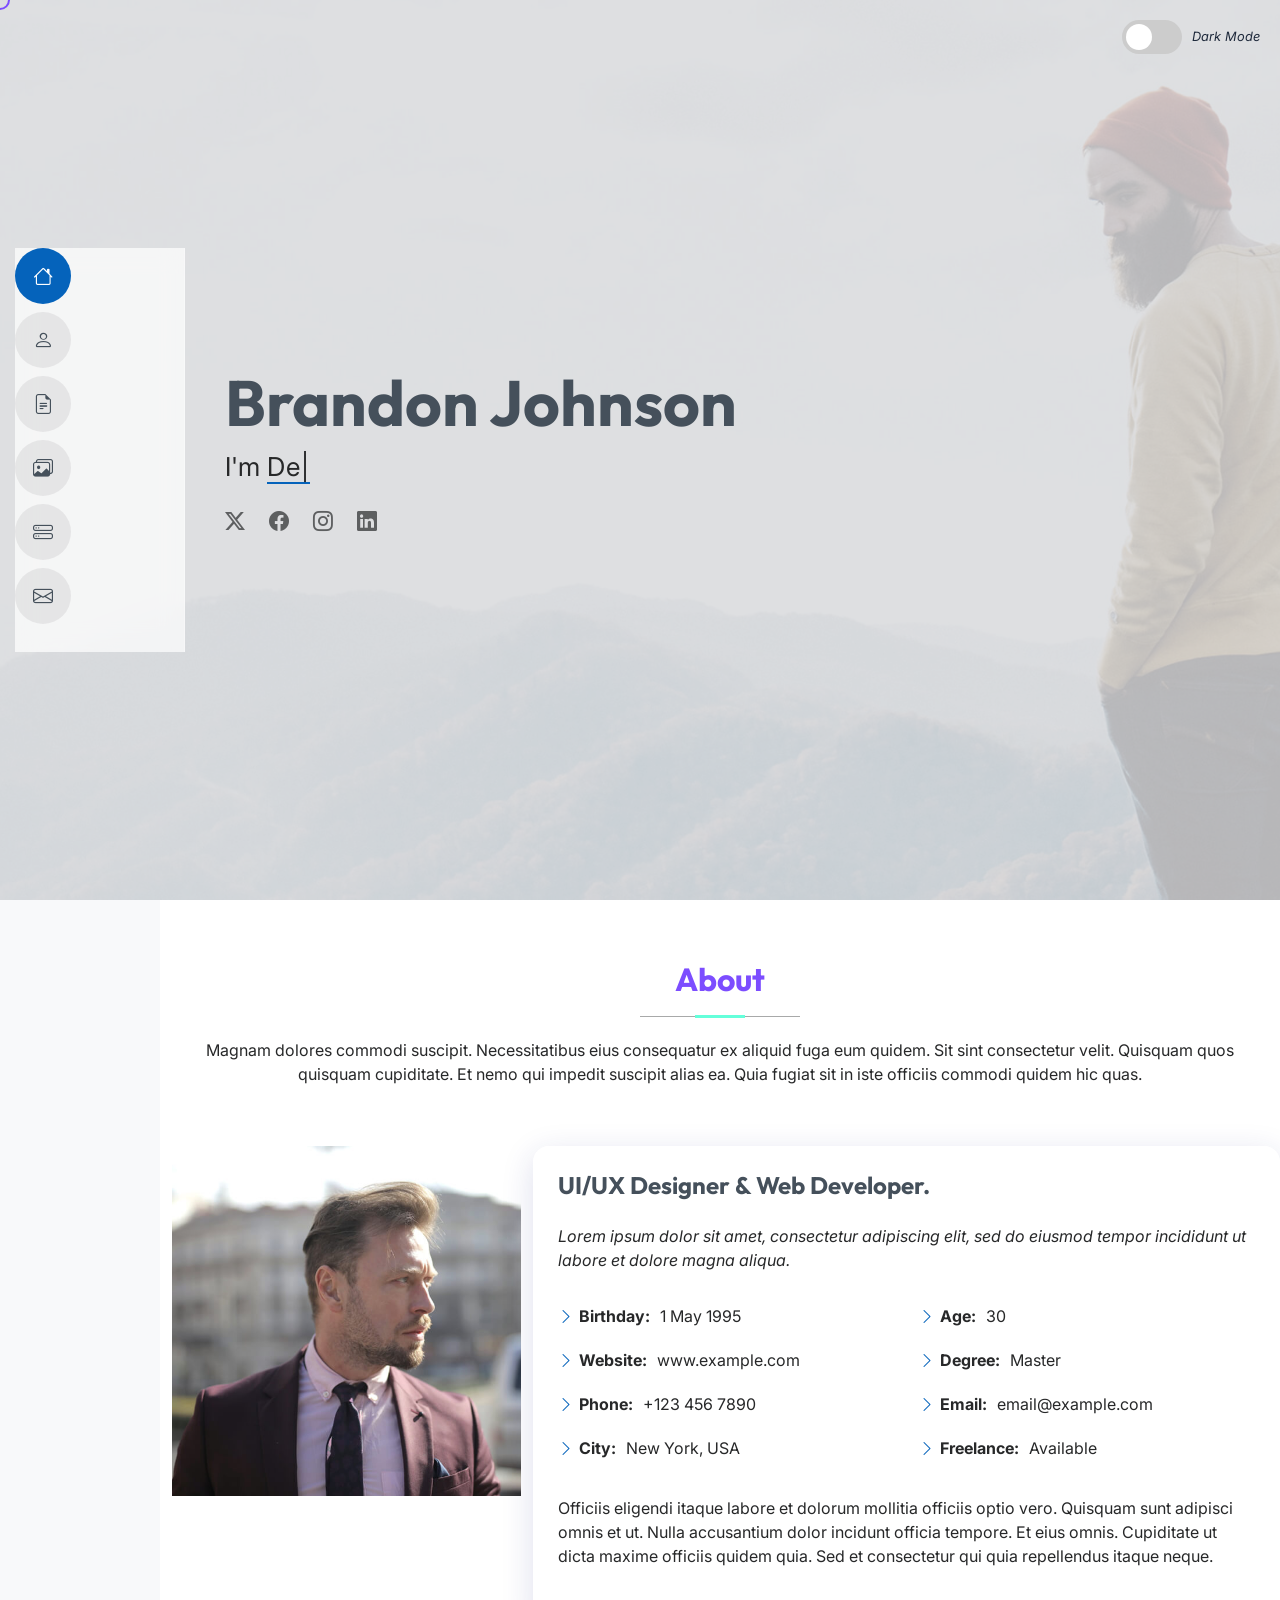
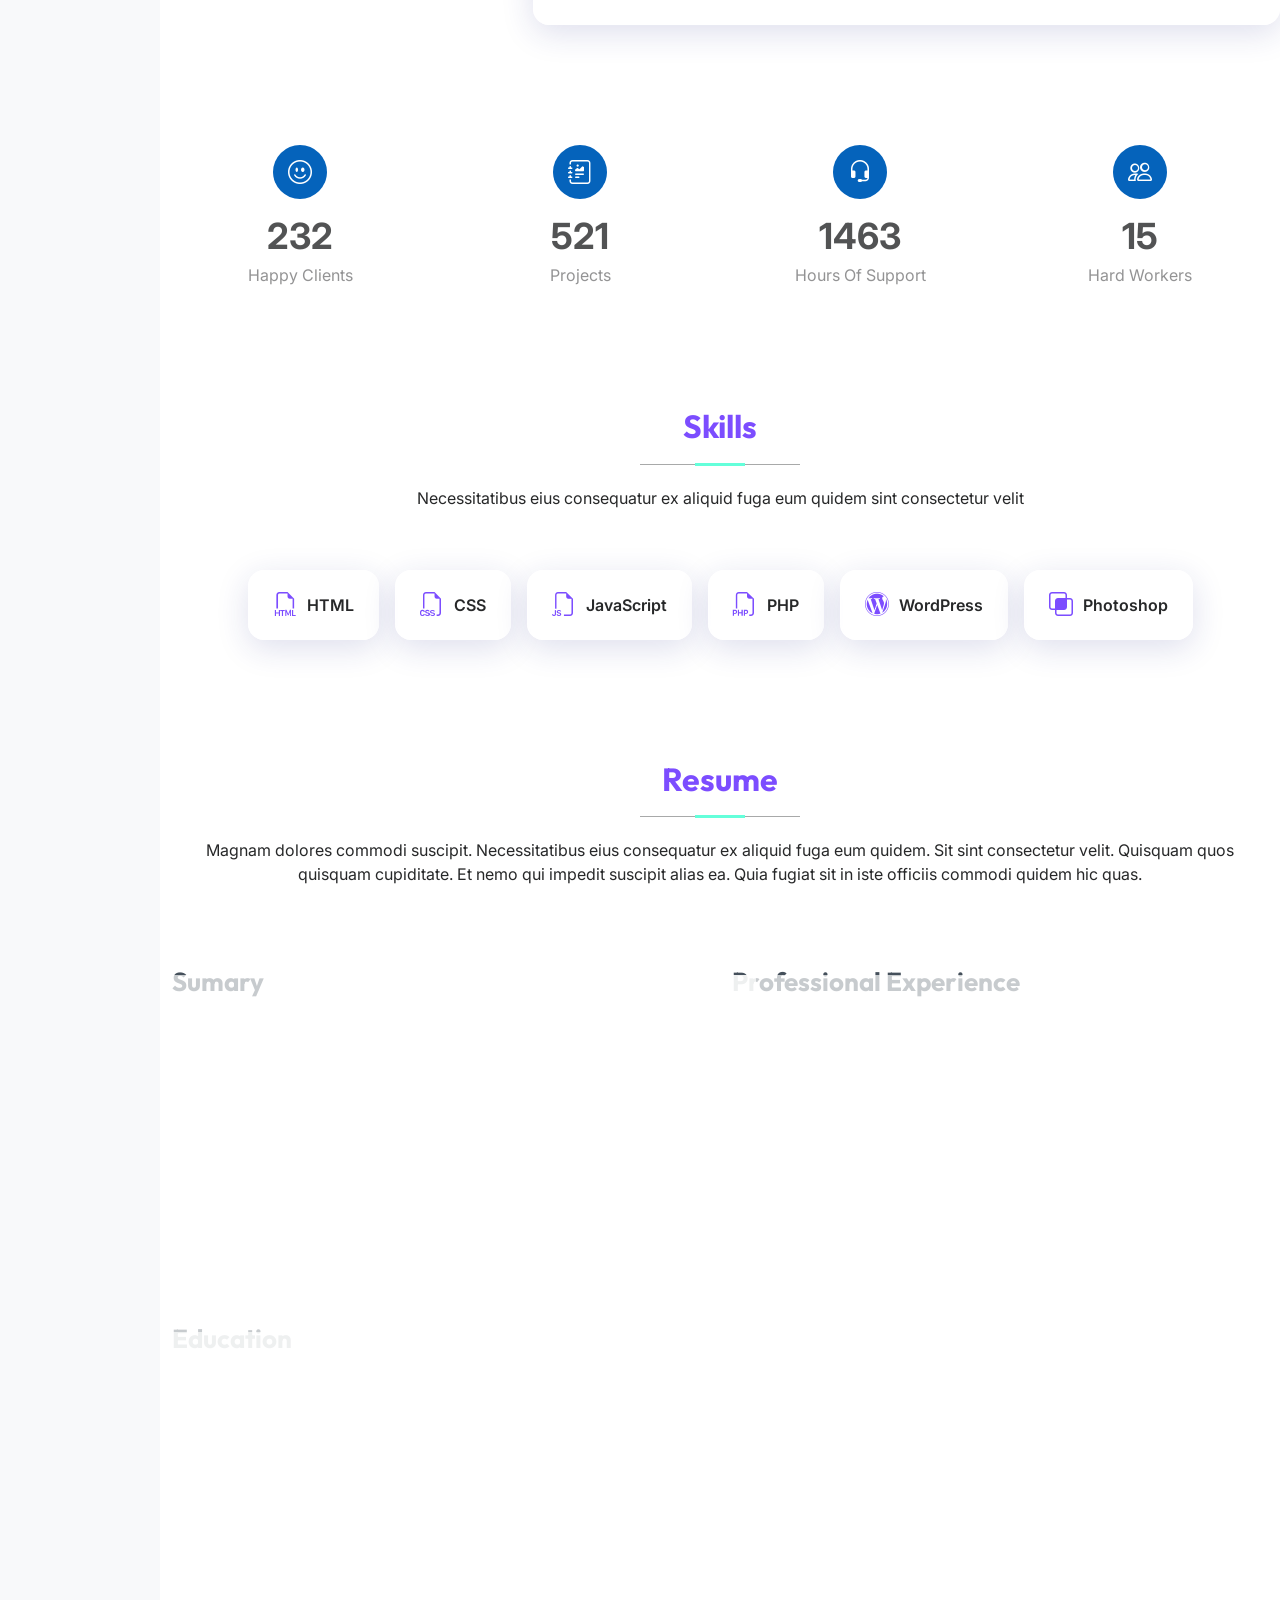
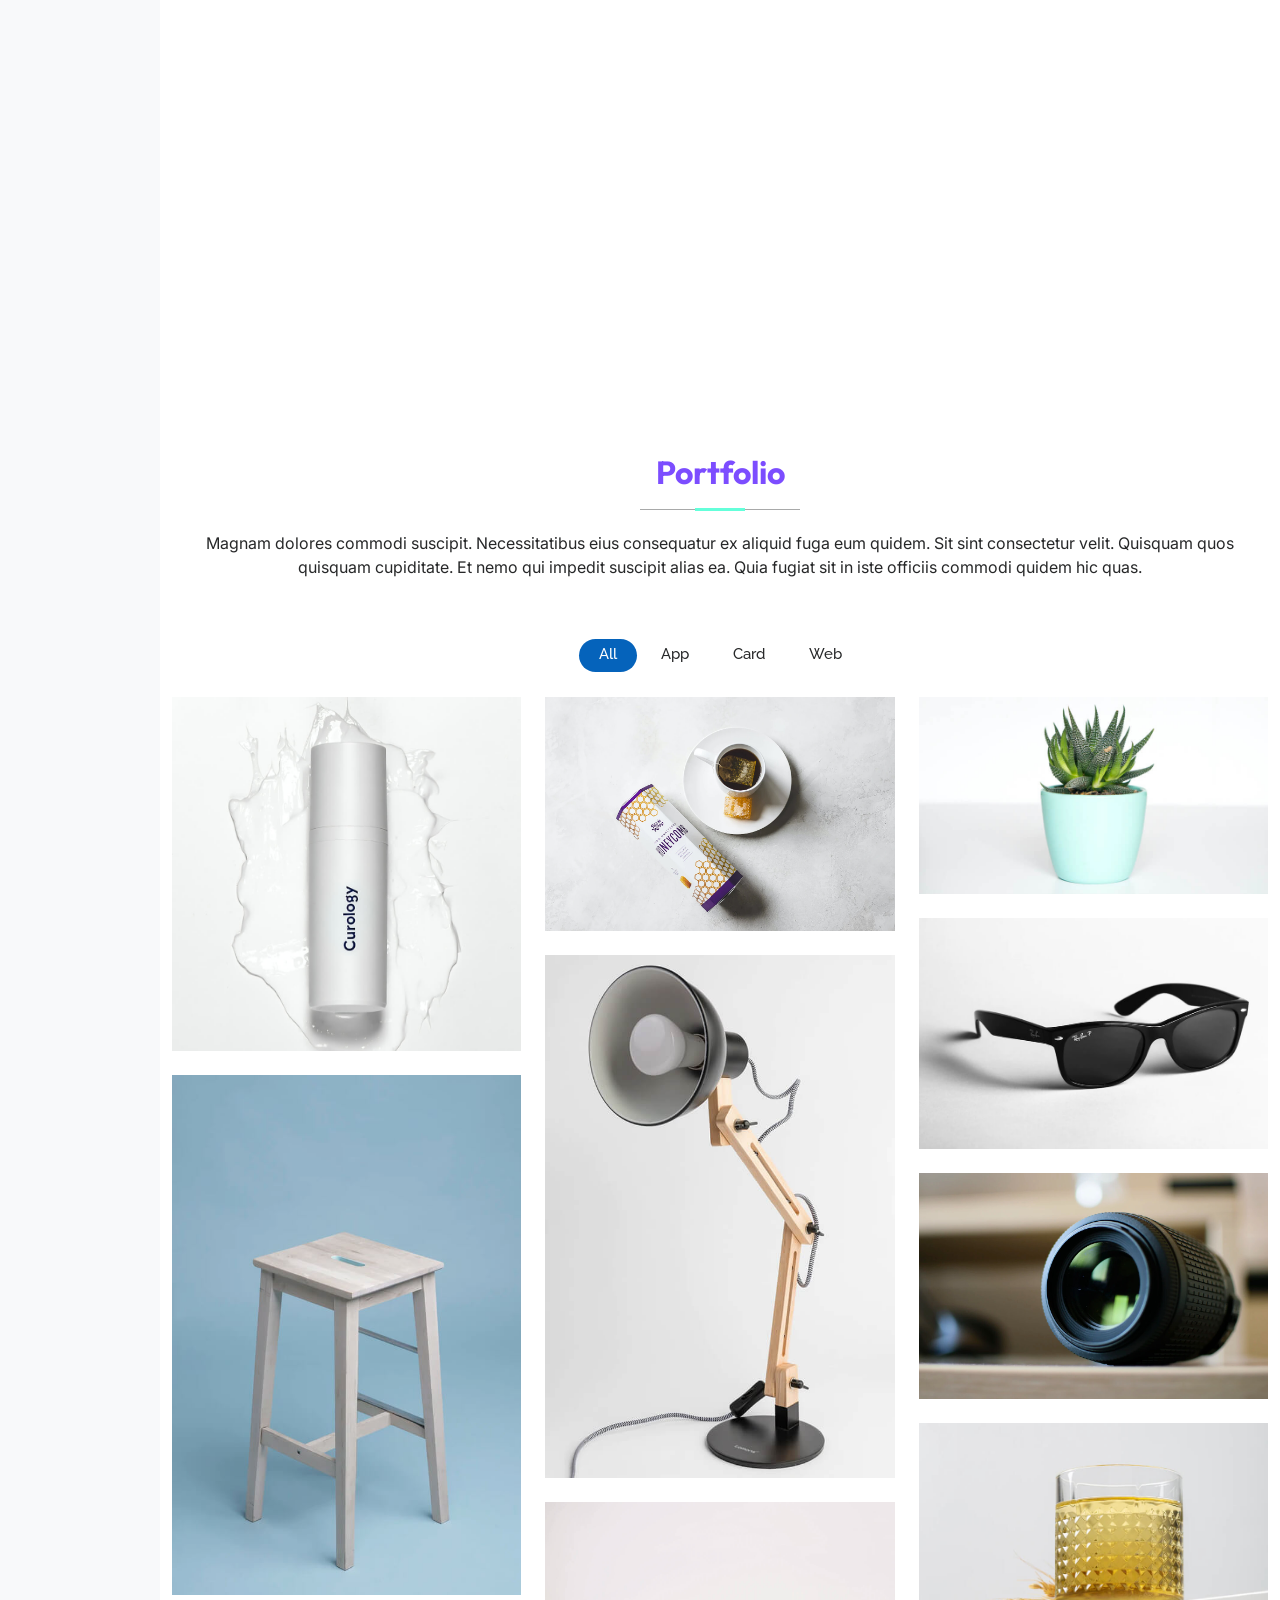
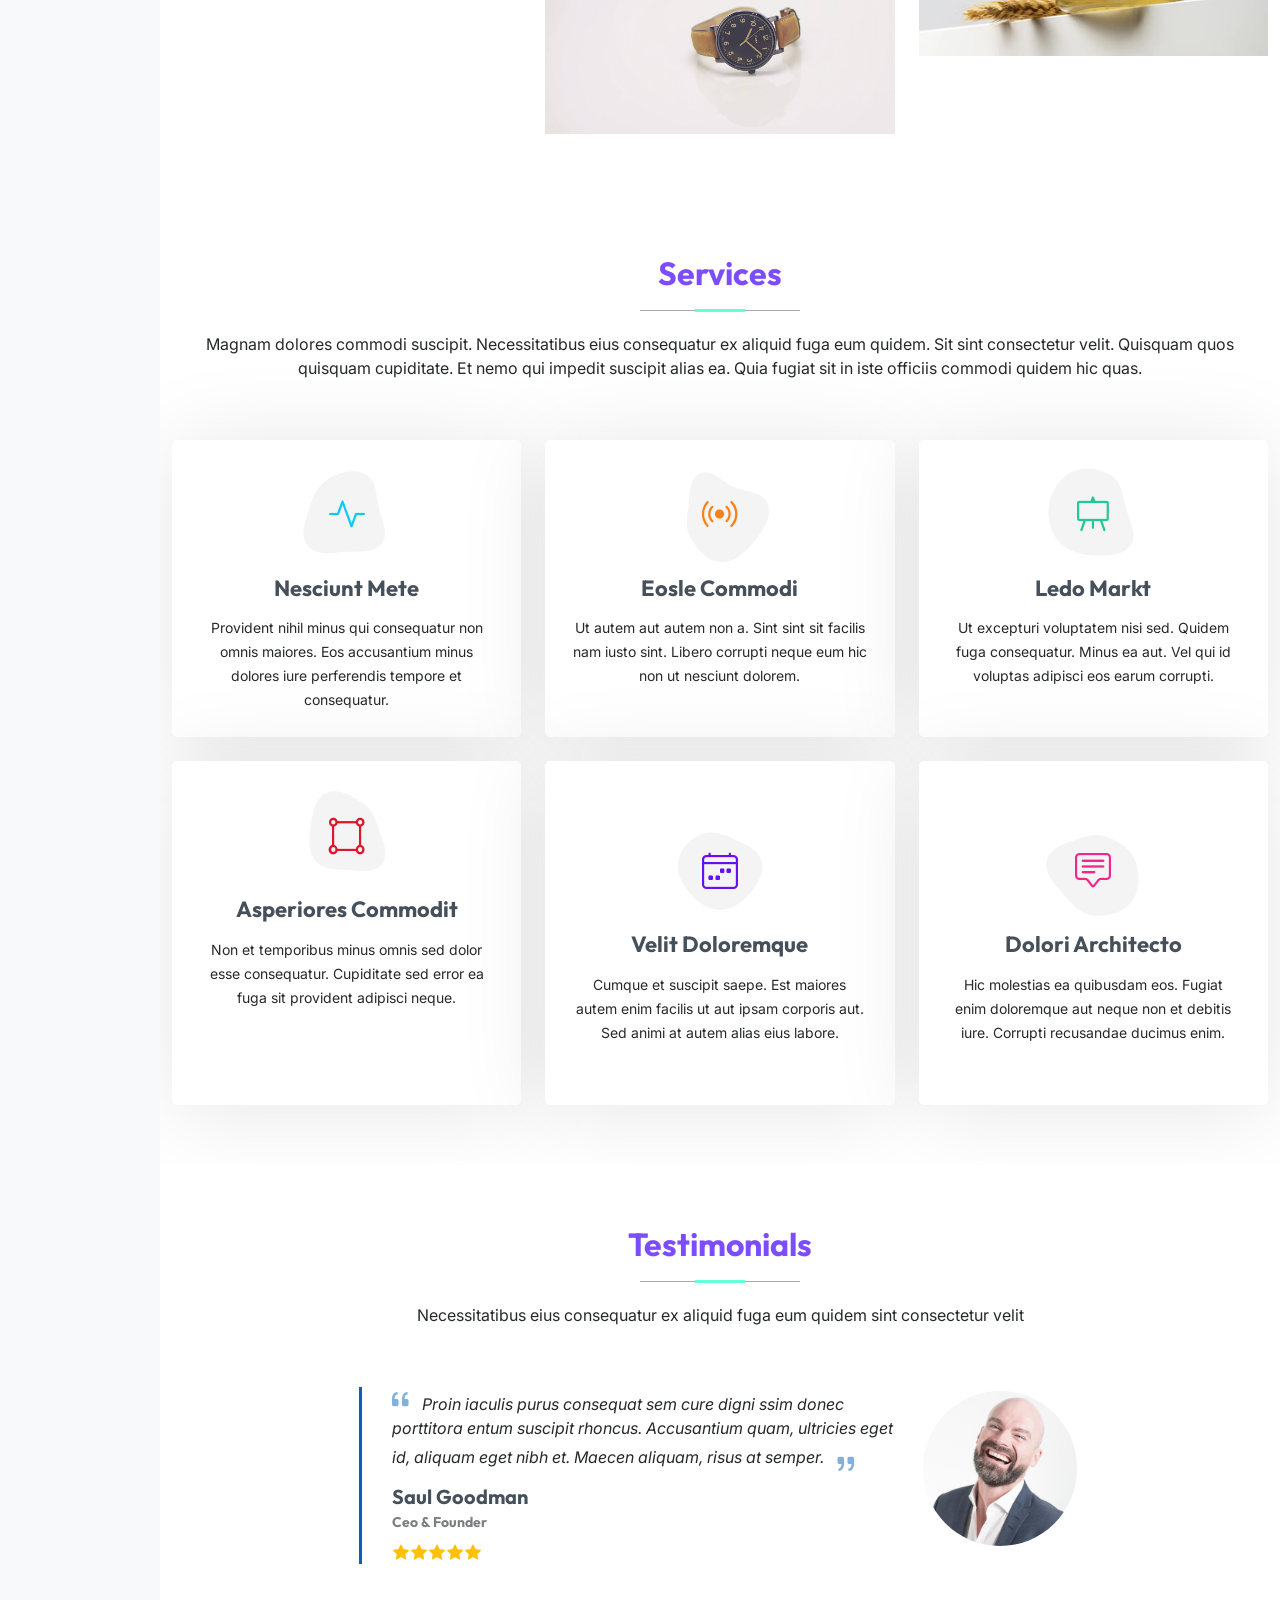
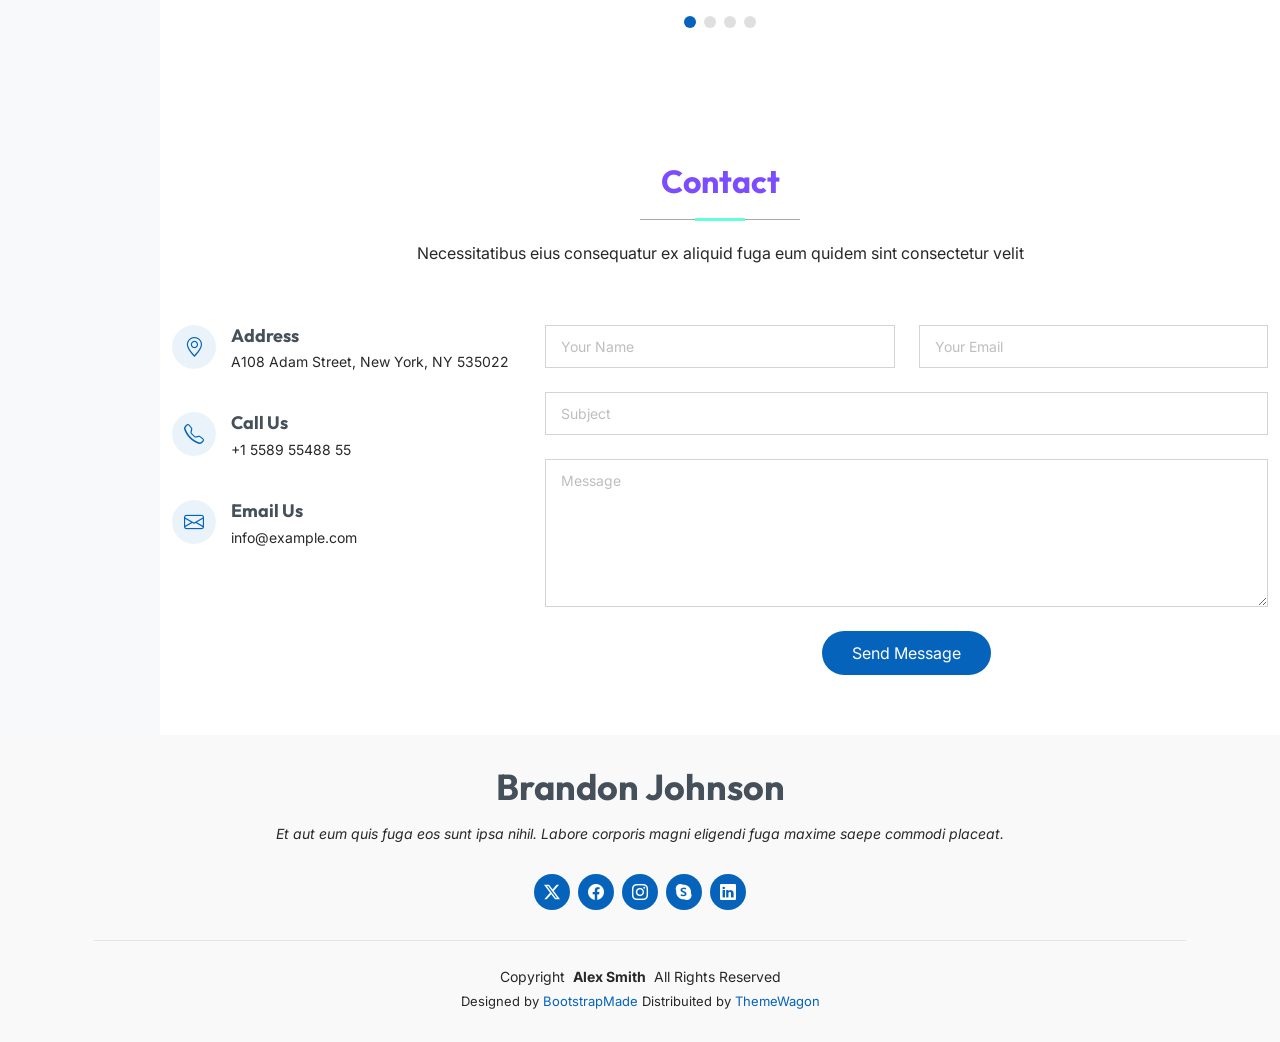
==== index.html @ bc915c9d "Upgrade portfolio with modern visuals and interactive features" ====
<!DOCTYPE html>
<html lang="en">

<head>
  <meta charset="utf-8">
  <meta content="width=device-width, initial-scale=1.0" name="viewport">
  <title>Brandon Johnson | Modern UI/UX Designer & Web Developer</title>
  <meta content="Explore the portfolio of Brandon Johnson, a creative UI/UX designer and web developer specializing in modern, glassmorphic interfaces and high-performance web applications." name="description">
  <meta content="UI/UX Designer, Web Developer, Portfolio, Glassmorphism, Dark Mode, React, Next.js, Modern Design" name="keywords">

  <!-- Open Graph / Social Media -->
  <meta property="og:title" content="Brandon Johnson Portfolio">
  <meta property="og:description" content="Modern UI/UX Designer & Web Developer crafting premium digital experiences.">
  <meta property="og:image" content="assets/img/profile-img.jpg">
  <meta property="og:url" content="https://yourportfolio.com">
  <meta name="twitter:card" content="summary_large_image">

  <!-- Favicons -->
  <link href="assets/img/favicon.png" rel="icon">
  <link href="assets/img/apple-touch-icon.png" rel="apple-touch-icon">

  <!-- Fonts -->
  <link href="https://fonts.googleapis.com" rel="preconnect">
  <link href="https://fonts.gstatic.com" rel="preconnect" crossorigin>
  <link href="https://fonts.googleapis.com/css2?family=Inter:wght@300;400;500;600;700&family=Outfit:wght@300;400;500;600;700;800&family=Roboto:ital,wght@0,100;0,300;0,400;0,500;0,700;0,900;1,100;1,300;1,400;1,500;1,700;1,900&family=Poppins:ital,wght@0,100;0,200;0,300;0,400;0,500;0,600;0,700;0,800;0,900;1,100;1,200;1,300;1,400;1,500;1,600;1,700;1,800;1,900&family=Raleway:ital,wght@0,100;0,200;0,300;0,400;0,500;0,600;0,700;0,800;0,900;1,100;1,200;1,300;1,400;1,500;1,600;1,700;1,800;1,900&display=swap" rel="stylesheet">

  <!-- Vendor CSS Files -->
  <link href="assets/vendor/bootstrap/css/bootstrap.min.css" rel="stylesheet">
  <link href="assets/vendor/bootstrap-icons/bootstrap-icons.css" rel="stylesheet">
  <link href="assets/vendor/aos/aos.css" rel="stylesheet">
  <link href="assets/vendor/glightbox/css/glightbox.min.css" rel="stylesheet">
  <link href="assets/vendor/swiper/swiper-bundle.min.css" rel="stylesheet">

  <!-- Main CSS File -->
  <link href="assets/css/main.css" rel="stylesheet">
  <link href="assets/css/modern-design.css" rel="stylesheet">

  <!-- =======================================================
  * Template Name: MyResume
  * Template URL: https://bootstrapmade.com/free-html-bootstrap-template-my-resume/
  * Updated: Jun 29 2024 with Bootstrap v5.3.3
  * Author: BootstrapMade.com
  * License: https://bootstrapmade.com/license/
  ======================================================== -->
</head>

  <div class="theme-switch-wrapper">
    <label class="theme-switch" for="checkbox">
      <input type="checkbox" id="checkbox" />
      <div class="slider round"></div>
    </label>
    <em style="margin-left: 10px; font-size: 0.8rem;">Dark Mode</em>
  </div>

  <div class="progress-container">
    <div class="progress-bar-scroll" id="myBar"></div>
  </div>

  <div class="custom-cursor"></div>

  <div id="project-modal" class="project-modal">
    <div class="modal-content-inner">
      <span class="close-modal">&times;</span>
      <div id="modal-body-content">
        <!-- Content loaded dynamically -->
      </div>
    </div>
  </div>

  <header id="header" class="header d-flex flex-column justify-content-center">

    <i class="header-toggle d-xl-none bi bi-list"></i>

    <nav id="navmenu" class="navmenu">
      <ul>
        <li><a href="#hero" class="active"><i class="bi bi-house navicon"></i><span>Home</span></a></li>
        <li><a href="#about"><i class="bi bi-person navicon"></i><span>About</span></a></li>
        <li><a href="#resume"><i class="bi bi-file-earmark-text navicon"></i><span>Resume</span></a></li>
        <li><a href="#portfolio"><i class="bi bi-images navicon"></i><span>Portfolio</span></a></li>
        <li><a href="#services"><i class="bi bi-hdd-stack navicon"></i><span>Services</span></a></li>
        <li><a href="#contact"><i class="bi bi-envelope navicon"></i><span>Contact</span></a></li>
      </ul>
    </nav>

  </header>

  <main class="main">

    <!-- Hero Section -->
    <section id="hero" class="hero section light-background">

      <img src="assets/img/hero-bg.jpg" alt="" class="hero-bg-img">

      <div class="container" data-aos="zoom-out">
        <div class="row justify-content-center">
          <div class="col-lg-9">
            <h2>Brandon Johnson</h2>
            <p>I'm <span class="typed" data-typed-items="Designer, Developer, Freelancer, Photographer">Designer</span><span class="typed-cursor typed-cursor--blink" aria-hidden="true"></span></p>
            <div class="social-links">
              <a href="#"><i class="bi bi-twitter-x"></i></a>
              <a href="#"><i class="bi bi-facebook"></i></a>
              <a href="#"><i class="bi bi-instagram"></i></a>
              <a href="#"><i class="bi bi-linkedin"></i></a>
            </div>
          </div>
        </div>
      </div>

    </section><!-- /Hero Section -->

    <!-- About Section -->
    <section id="about" class="about section">

      <!-- Section Title -->
      <div class="container section-title" data-aos="fade-up">
        <h2>About</h2>
        <p>Magnam dolores commodi suscipit. Necessitatibus eius consequatur ex aliquid fuga eum quidem. Sit sint consectetur velit. Quisquam quos quisquam cupiditate. Et nemo qui impedit suscipit alias ea. Quia fugiat sit in iste officiis commodi quidem hic quas.</p>
      </div><!-- End Section Title -->

      <div class="container" data-aos="fade-up" data-aos-delay="100">

        <div class="row gy-4 justify-content-center">
          <div class="col-lg-4">
            <img src="assets/img/profile-img.jpg" class="img-fluid" alt="">
          </div>
          <div class="col-lg-8 content glass-card p-4">
            <h2>UI/UX Designer &amp; Web Developer.</h2>
            <p class="fst-italic py-3">
              Lorem ipsum dolor sit amet, consectetur adipiscing elit, sed do eiusmod tempor incididunt ut labore et dolore
              magna aliqua.
            </p>
            <div class="row">
              <div class="col-lg-6">
                <ul>
                  <li><i class="bi bi-chevron-right"></i> <strong>Birthday:</strong> <span>1 May 1995</span></li>
                  <li><i class="bi bi-chevron-right"></i> <strong>Website:</strong> <span>www.example.com</span></li>
                  <li><i class="bi bi-chevron-right"></i> <strong>Phone:</strong> <span>+123 456 7890</span></li>
                  <li><i class="bi bi-chevron-right"></i> <strong>City:</strong> <span>New York, USA</span></li>
                </ul>
              </div>
              <div class="col-lg-6">
                <ul>
                  <li><i class="bi bi-chevron-right"></i> <strong>Age:</strong> <span>30</span></li>
                  <li><i class="bi bi-chevron-right"></i> <strong>Degree:</strong> <span>Master</span></li>
                  <li><i class="bi bi-chevron-right"></i> <strong>Email:</strong> <span>email@example.com</span></li>
                  <li><i class="bi bi-chevron-right"></i> <strong>Freelance:</strong> <span>Available</span></li>
                </ul>
              </div>
            </div>
            <p class="py-3">
              Officiis eligendi itaque labore et dolorum mollitia officiis optio vero. Quisquam sunt adipisci omnis et ut. Nulla accusantium dolor incidunt officia tempore. Et eius omnis.
              Cupiditate ut dicta maxime officiis quidem quia. Sed et consectetur qui quia repellendus itaque neque.
            </p>
          </div>
        </div>

      </div>

    </section><!-- /About Section -->

    <!-- Stats Section -->
    <section id="stats" class="stats section">

      <div class="container" data-aos="fade-up" data-aos-delay="100">

        <div class="row gy-4">

          <div class="col-lg-3 col-md-6 d-flex flex-column align-items-center">
            <i class="bi bi-emoji-smile"></i>
            <div class="stats-item">
              <span data-purecounter-start="0" data-purecounter-end="232" data-purecounter-duration="1" class="purecounter"></span>
              <p>Happy Clients</p>
            </div>
          </div><!-- End Stats Item -->

          <div class="col-lg-3 col-md-6 d-flex flex-column align-items-center">
            <i class="bi bi-journal-richtext"></i>
            <div class="stats-item">
              <span data-purecounter-start="0" data-purecounter-end="521" data-purecounter-duration="1" class="purecounter"></span>
              <p>Projects</p>
            </div>
          </div><!-- End Stats Item -->

          <div class="col-lg-3 col-md-6 d-flex flex-column align-items-center">
            <i class="bi bi-headset"></i>
            <div class="stats-item">
              <span data-purecounter-start="0" data-purecounter-end="1463" data-purecounter-duration="1" class="purecounter"></span>
              <p>Hours Of Support</p>
            </div>
          </div><!-- End Stats Item -->

          <div class="col-lg-3 col-md-6 d-flex flex-column align-items-center">
            <i class="bi bi-people"></i>
            <div class="stats-item">
              <span data-purecounter-start="0" data-purecounter-end="15" data-purecounter-duration="1" class="purecounter"></span>
              <p>Hard Workers</p>
            </div>
          </div><!-- End Stats Item -->

        </div>

      </div>

    </section><!-- /Stats Section -->

    <!-- Skills Section -->
    <section id="skills" class="skills section">

      <!-- Section Title -->
      <div class="container section-title" data-aos="fade-up">
        <h2>Skills</h2>
        <p>Necessitatibus eius consequatur ex aliquid fuga eum quidem sint consectetur velit</p>
      </div><!-- End Section Title -->

      <div class="container" data-aos="fade-up" data-aos-delay="100">

        <div class="skills-container d-flex flex-wrap justify-content-center gap-3">
          <div class="skill-chip glass-card p-3 px-4" data-aos="fade-up" data-aos-delay="100">
            <i class="bi bi-filetype-html"></i> <span>HTML</span>
          </div>
          <div class="skill-chip glass-card p-3 px-4" data-aos="fade-up" data-aos-delay="200">
            <i class="bi bi-filetype-css"></i> <span>CSS</span>
          </div>
          <div class="skill-chip glass-card p-3 px-4" data-aos="fade-up" data-aos-delay="300">
            <i class="bi bi-filetype-js"></i> <span>JavaScript</span>
          </div>
          <div class="skill-chip glass-card p-3 px-4" data-aos="fade-up" data-aos-delay="400">
            <i class="bi bi-filetype-php"></i> <span>PHP</span>
          </div>
          <div class="skill-chip glass-card p-3 px-4" data-aos="fade-up" data-aos-delay="500">
            <i class="bi bi-wordpress"></i> <span>WordPress</span>
          </div>
          <div class="skill-chip glass-card p-3 px-4" data-aos="fade-up" data-aos-delay="600">
            <i class="bi bi-intersect"></i> <span>Photoshop</span>
          </div>
        </div>

      </div>

    </section><!-- /Skills Section -->

    <!-- Resume Section -->
    <section id="resume" class="resume section">

      <!-- Section Title -->
      <div class="container section-title" data-aos="fade-up">
        <h2>Resume</h2>
        <p>Magnam dolores commodi suscipit. Necessitatibus eius consequatur ex aliquid fuga eum quidem. Sit sint consectetur velit. Quisquam quos quisquam cupiditate. Et nemo qui impedit suscipit alias ea. Quia fugiat sit in iste officiis commodi quidem hic quas.</p>
      </div><!-- End Section Title -->

      <div class="container">

        <div class="row">

          <div class="col-lg-6" data-aos="fade-up" data-aos-delay="100">
            <h3 class="resume-title">Sumary</h3>

            <div class="resume-item pb-0 glass-card p-4 mb-4">
              <h4>Brandon Johnson</h4>
              <p><em>Innovative and deadline-driven Graphic Designer with 3+ years of experience designing and developing user-centered digital/print marketing material from initial concept to final, polished deliverable.</em></p>
              <ul>
                <li>Portland par 127,Orlando, FL</li>
                <li>(123) 456-7891</li>
                <li>alice.barkley@example.com</li>
              </ul>
            </div><!-- Edn Resume Item -->

            <h3 class="resume-title">Education</h3>
            <div class="resume-item glass-card p-4 mb-4">
              <h4>Master of Fine Arts &amp; Graphic Design</h4>
              <h5>2015 - 2016</h5>
              <p><em>Rochester Institute of Technology, Rochester, NY</em></p>
              <p>Qui deserunt veniam. Et sed aliquam labore tempore sed quisquam iusto autem sit. Ea vero voluptatum qui ut dignissimos deleniti nerada porti sand markend</p>
            </div><!-- Edn Resume Item -->

            <div class="resume-item glass-card p-4 mb-4">
              <h4>Bachelor of Fine Arts &amp; Graphic Design</h4>
              <h5>2010 - 2014</h5>
              <p><em>Rochester Institute of Technology, Rochester, NY</em></p>
              <p>Quia nobis sequi est occaecati aut. Repudiandae et iusto quae reiciendis et quis Eius vel ratione eius unde vitae rerum voluptates asperiores voluptatem Earum molestiae consequatur neque etlon sader mart dila</p>
            </div><!-- Edn Resume Item -->

          </div>

          <div class="col-lg-6" data-aos="fade-up" data-aos-delay="200">
            <h3 class="resume-title">Professional Experience</h3>
            <div class="resume-item glass-card p-4 mb-4">
              <h4>Senior graphic design specialist</h4>
              <h5>2019 - Present</h5>
              <p><em>Experion, New York, NY </em></p>
              <ul>
                <li>Lead in the design, development, and implementation of the graphic, layout, and production communication materials</li>
                <li>Delegate tasks to the 7 members of the design team and provide counsel on all aspects of the project. </li>
                <li>Supervise the assessment of all graphic materials in order to ensure quality and accuracy of the design</li>
                <li>Oversee the efficient use of production project budgets ranging from $2,000 - $25,000</li>
              </ul>
            </div><!-- Edn Resume Item -->

            <div class="resume-item glass-card p-4 mb-4">
              <h4>Graphic design specialist</h4>
              <h5>2017 - 2018</h5>
              <p><em>Stepping Stone Advertising, New York, NY</em></p>
              <ul>
                <li>Developed numerous marketing programs (logos, brochures,infographics, presentations, and advertisements).</li>
                <li>Managed up to 5 projects or tasks at a given time while under pressure</li>
                <li>Recommended and consulted with clients on the most appropriate graphic design</li>
                <li>Created 4+ design presentations and proposals a month for clients and account managers</li>
              </ul>
            </div><!-- Edn Resume Item -->

          </div>

        </div>

      </div>

    </section><!-- /Resume Section -->

    <!-- Portfolio Section -->
    <section id="portfolio" class="portfolio section">

      <!-- Section Title -->
      <div class="container section-title" data-aos="fade-up">
        <h2>Portfolio</h2>
        <p>Magnam dolores commodi suscipit. Necessitatibus eius consequatur ex aliquid fuga eum quidem. Sit sint consectetur velit. Quisquam quos quisquam cupiditate. Et nemo qui impedit suscipit alias ea. Quia fugiat sit in iste officiis commodi quidem hic quas.</p>
      </div><!-- End Section Title -->

      <div class="container">

        <div class="isotope-layout" data-default-filter="*" data-layout="masonry" data-sort="original-order">

          <ul class="portfolio-filters isotope-filters" data-aos="fade-up" data-aos-delay="100">
            <li data-filter="*" class="filter-active">All</li>
            <li data-filter=".filter-app">App</li>
            <li data-filter=".filter-product">Card</li>
            <li data-filter=".filter-branding">Web</li>
          </ul><!-- End Portfolio Filters -->

          <div class="row gy-4 isotope-container" data-aos="fade-up" data-aos-delay="200">

            <div class="col-lg-4 col-md-6 portfolio-item isotope-item filter-app">
              <img src="assets/img/masonry-portfolio/masonry-portfolio-1.jpg" class="img-fluid" alt="">
              <div class="portfolio-info">
                <h4>App 1</h4>
                <p>Lorem ipsum, dolor sit</p>
                <a href="assets/img/masonry-portfolio/masonry-portfolio-1.jpg" title="App 1" data-gallery="portfolio-gallery-app" class="glightbox preview-link"><i class="bi bi-zoom-in"></i></a>
                <a href="portfolio-details.html" title="More Details" class="details-link"><i class="bi bi-link-45deg"></i></a>
              </div>
            </div><!-- End Portfolio Item -->

            <div class="col-lg-4 col-md-6 portfolio-item isotope-item filter-product">
              <img src="assets/img/masonry-portfolio/masonry-portfolio-2.jpg" class="img-fluid" alt="">
              <div class="portfolio-info">
                <h4>Product 1</h4>
                <p>Lorem ipsum, dolor sit</p>
                <a href="assets/img/masonry-portfolio/masonry-portfolio-2.jpg" title="Product 1" data-gallery="portfolio-gallery-product" class="glightbox preview-link"><i class="bi bi-zoom-in"></i></a>
                <a href="portfolio-details.html" title="More Details" class="details-link"><i class="bi bi-link-45deg"></i></a>
              </div>
            </div><!-- End Portfolio Item -->

            <div class="col-lg-4 col-md-6 portfolio-item isotope-item filter-branding">
              <img src="assets/img/masonry-portfolio/masonry-portfolio-3.jpg" class="img-fluid" alt="">
              <div class="portfolio-info">
                <h4>Branding 1</h4>
                <p>Lorem ipsum, dolor sit</p>
                <a href="assets/img/masonry-portfolio/masonry-portfolio-3.jpg" title="Branding 1" data-gallery="portfolio-gallery-branding" class="glightbox preview-link"><i class="bi bi-zoom-in"></i></a>
                <a href="portfolio-details.html" title="More Details" class="details-link"><i class="bi bi-link-45deg"></i></a>
              </div>
            </div><!-- End Portfolio Item -->

            <div class="col-lg-4 col-md-6 portfolio-item isotope-item filter-app">
              <img src="assets/img/masonry-portfolio/masonry-portfolio-4.jpg" class="img-fluid" alt="">
              <div class="portfolio-info">
                <h4>App 2</h4>
                <p>Lorem ipsum, dolor sit</p>
                <a href="assets/img/masonry-portfolio/masonry-portfolio-4.jpg" title="App 2" data-gallery="portfolio-gallery-app" class="glightbox preview-link"><i class="bi bi-zoom-in"></i></a>
                <a href="portfolio-details.html" title="More Details" class="details-link"><i class="bi bi-link-45deg"></i></a>
              </div>
            </div><!-- End Portfolio Item -->

            <div class="col-lg-4 col-md-6 portfolio-item isotope-item filter-product">
              <img src="assets/img/masonry-portfolio/masonry-portfolio-5.jpg" class="img-fluid" alt="">
              <div class="portfolio-info">
                <h4>Product 2</h4>
                <p>Lorem ipsum, dolor sit</p>
                <a href="assets/img/masonry-portfolio/masonry-portfolio-5.jpg" title="Product 2" data-gallery="portfolio-gallery-product" class="glightbox preview-link"><i class="bi bi-zoom-in"></i></a>
                <a href="portfolio-details.html" title="More Details" class="details-link"><i class="bi bi-link-45deg"></i></a>
              </div>
            </div><!-- End Portfolio Item -->

            <div class="col-lg-4 col-md-6 portfolio-item isotope-item filter-branding">
              <img src="assets/img/masonry-portfolio/masonry-portfolio-6.jpg" class="img-fluid" alt="">
              <div class="portfolio-info">
                <h4>Branding 2</h4>
                <p>Lorem ipsum, dolor sit</p>
                <a href="assets/img/masonry-portfolio/masonry-portfolio-6.jpg" title="Branding 2" data-gallery="portfolio-gallery-branding" class="glightbox preview-link"><i class="bi bi-zoom-in"></i></a>
                <a href="portfolio-details.html" title="More Details" class="details-link"><i class="bi bi-link-45deg"></i></a>
              </div>
            </div><!-- End Portfolio Item -->

            <div class="col-lg-4 col-md-6 portfolio-item isotope-item filter-app">
              <img src="assets/img/masonry-portfolio/masonry-portfolio-7.jpg" class="img-fluid" alt="">
              <div class="portfolio-info">
                <h4>App 3</h4>
                <p>Lorem ipsum, dolor sit</p>
                <a href="assets/img/masonry-portfolio/masonry-portfolio-7.jpg" title="App 3" data-gallery="portfolio-gallery-app" class="glightbox preview-link"><i class="bi bi-zoom-in"></i></a>
                <a href="portfolio-details.html" title="More Details" class="details-link"><i class="bi bi-link-45deg"></i></a>
              </div>
            </div><!-- End Portfolio Item -->

            <div class="col-lg-4 col-md-6 portfolio-item isotope-item filter-product">
              <img src="assets/img/masonry-portfolio/masonry-portfolio-8.jpg" class="img-fluid" alt="">
              <div class="portfolio-info">
                <h4>Product 3</h4>
                <p>Lorem ipsum, dolor sit</p>
                <a href="assets/img/masonry-portfolio/masonry-portfolio-8.jpg" title="Product 3" data-gallery="portfolio-gallery-product" class="glightbox preview-link"><i class="bi bi-zoom-in"></i></a>
                <a href="portfolio-details.html" title="More Details" class="details-link"><i class="bi bi-link-45deg"></i></a>
              </div>
            </div><!-- End Portfolio Item -->

            <div class="col-lg-4 col-md-6 portfolio-item isotope-item filter-branding">
              <img src="assets/img/masonry-portfolio/masonry-portfolio-9.jpg" class="img-fluid" alt="">
              <div class="portfolio-info">
                <h4>Branding 3</h4>
                <p>Lorem ipsum, dolor sit</p>
                <a href="assets/img/masonry-portfolio/masonry-portfolio-9.jpg" title="Branding 2" data-gallery="portfolio-gallery-branding" class="glightbox preview-link"><i class="bi bi-zoom-in"></i></a>
                <a href="portfolio-details.html" title="More Details" class="details-link"><i class="bi bi-link-45deg"></i></a>
              </div>
            </div><!-- End Portfolio Item -->

          </div><!-- End Portfolio Container -->

        </div>

      </div>

    </section><!-- /Portfolio Section -->

    <!-- Services Section -->
    <section id="services" class="services section">

      <!-- Section Title -->
      <div class="container section-title" data-aos="fade-up">
        <h2>Services</h2>
        <p>Magnam dolores commodi suscipit. Necessitatibus eius consequatur ex aliquid fuga eum quidem. Sit sint consectetur velit. Quisquam quos quisquam cupiditate. Et nemo qui impedit suscipit alias ea. Quia fugiat sit in iste officiis commodi quidem hic quas.</p>
      </div><!-- End Section Title -->

      <div class="container">

        <div class="row gy-4">

          <div class="col-lg-4 col-md-6" data-aos="fade-up" data-aos-delay="100">
            <div class="service-item item-cyan position-relative glass-card p-4">
              <div class="icon">
                <svg width="100" height="100" viewBox="0 0 600 600" xmlns="http://www.w3.org/2000/svg">
                  <path stroke="none" stroke-width="0" fill="#f5f5f5" d="M300,521.0016835830174C376.1290562159157,517.8887921683347,466.0731472004068,529.7835943286574,510.70327084640275,468.03025145048787C554.3714126377745,407.6079735673963,508.03601936045806,328.9844924480964,491.2728898941984,256.3432110539036C474.5976632858925,184.082847569629,479.9380746630129,96.60480741107993,416.23090153303,58.64404602377083C348.86323505073057,18.502131276798302,261.93793281208167,40.57373210992963,193.5410806939664,78.93577620505333C130.42746243093433,114.334589627462,98.30271207620316,179.96522072025542,76.75703585869454,249.04625023123273C51.97151888228291,328.5150500222984,13.704378332031375,421.85034740162234,66.52175969318436,486.19268352777647C119.04800174914682,550.1803526380478,217.28368757567262,524.383925680826,300,521.0016835830174"></path>
                </svg>
                <i class="bi bi-activity"></i>
              </div>
              <a href="#" class="stretched-link">
                <h3>Nesciunt Mete</h3>
              </a>
              <p>Provident nihil minus qui consequatur non omnis maiores. Eos accusantium minus dolores iure perferendis tempore et consequatur.</p>
            </div>
          </div><!-- End Service Item -->

          <div class="col-lg-4 col-md-6" data-aos="fade-up" data-aos-delay="200">
            <div class="service-item item-orange position-relative glass-card p-4">
              <div class="icon">
                <svg width="100" height="100" viewBox="0 0 600 600" xmlns="http://www.w3.org/2000/svg">
                  <path stroke="none" stroke-width="0" fill="#f5f5f5" d="M300,582.0697525312426C382.5290701553225,586.8405444964366,449.9789794690241,525.3245884688669,502.5850820975895,461.55621195738473C556.606425686781,396.0723002908107,615.8543463187945,314.28637112970534,586.6730223649479,234.56875336149918C558.9533121215079,158.8439757836574,454.9685369536778,164.00468322053177,381.49747125262974,130.76875717737553C312.15926192815925,99.40240125094834,248.97055460311594,18.661163978235184,179.8680185752513,50.54337015887873C110.5421016452524,82.52863877960104,119.82277516462835,180.83849132639028,109.12597500060166,256.43424936330496C100.08760227029461,320.3096726198365,92.17705696193138,384.0621239912766,124.79988738764834,439.7174275375508C164.83382741302287,508.01625554203684,220.96474134820875,577.5009287672846,300,582.0697525312426"></path>
                </svg>
                <i class="bi bi-broadcast"></i>
              </div>
              <a href="#" class="stretched-link">
                <h3>Eosle Commodi</h3>
              </a>
              <p>Ut autem aut autem non a. Sint sint sit facilis nam iusto sint. Libero corrupti neque eum hic non ut nesciunt dolorem.</p>
            </div>
          </div><!-- End Service Item -->

          <div class="col-lg-4 col-md-6" data-aos="fade-up" data-aos-delay="300">
            <div class="service-item item-teal position-relative glass-card p-4">
              <div class="icon">
                <svg width="100" height="100" viewBox="0 0 600 600" xmlns="http://www.w3.org/2000/svg">
                  <path stroke="none" stroke-width="0" fill="#f5f5f5" d="M300,541.5067337569781C382.14930387511276,545.0595476570109,479.8736841581634,548.3450877840088,526.4010558755058,480.5488172755941C571.5218469581645,414.80211281144784,517.5187510058486,332.0715597781072,496.52539010469104,255.14436215662573C477.37192572678356,184.95920475031193,473.57363656557914,105.61284051026155,413.0603344069578,65.22779650032875C343.27470386102294,18.654635553484475,251.2091493199835,5.337323636656869,175.0934190732945,40.62881213300186C97.87086631185822,76.43348514350839,51.98124368387456,156.15599469081315,36.44837278890362,239.84606092416172C21.716077023791087,319.22268207091537,43.775223500013084,401.1760424656574,96.891909868211,461.97329694683043C147.22146801428983,519.5804099606455,223.5754009179313,538.201503339737,300,541.5067337569781"></path>
                </svg>
                <i class="bi bi-easel"></i>
              </div>
              <a href="#" class="stretched-link">
                <h3>Ledo Markt</h3>
              </a>
              <p>Ut excepturi voluptatem nisi sed. Quidem fuga consequatur. Minus ea aut. Vel qui id voluptas adipisci eos earum corrupti.</p>
            </div>
          </div><!-- End Service Item -->

          <div class="col-lg-4 col-md-6" data-aos="fade-up" data-aos-delay="400">
            <div class="service-item item-red position-relative glass-card p-4">
              <div class="icon">
                <svg width="100" height="100" viewBox="0 0 600 600" xmlns="http://www.w3.org/2000/svg">
                  <path stroke="none" stroke-width="0" fill="#f5f5f5" d="M300,503.46388370962813C374.79870501325706,506.71871716319447,464.8034551963731,527.1746412648533,510.4981551193396,467.86667711651364C555.9287308511215,408.9015244558933,512.6030010748507,327.5744911775523,490.211057578863,256.5855673507754C471.097692560561,195.9906835881958,447.69079081568157,138.11976852964426,395.19560036434837,102.3242989838813C329.3053358748298,57.3949838291264,248.02791733380457,8.279543830951368,175.87071277845988,42.242879143198664C103.41431057327972,76.34704239035025,93.79494320519305,170.9812938413882,81.28167332365135,250.07896920659033C70.17666984294237,320.27484674793965,64.84698225790005,396.69656628748305,111.28512138212992,450.4950937839243C156.20124167950087,502.5303643271138,231.32542653798444,500.4755392045468,300,503.46388370962813"></path>
                </svg>
                <i class="bi bi-bounding-box-circles"></i>
              </div>
              <a href="#" class="stretched-link">
                <h3>Asperiores Commodit</h3>
              </a>
              <p>Non et temporibus minus omnis sed dolor esse consequatur. Cupiditate sed error ea fuga sit provident adipisci neque.</p>
              <a href="#" class="stretched-link"></a>
            </div>
          </div><!-- End Service Item -->

          <div class="col-lg-4 col-md-6" data-aos="fade-up" data-aos-delay="500">
            <div class="service-item item-indigo position-relative">
              <div class="icon">
                <svg width="100" height="100" viewBox="0 0 600 600" xmlns="http://www.w3.org/2000/svg">
                  <path stroke="none" stroke-width="0" fill="#f5f5f5" d="M300,532.3542879108572C369.38199826031484,532.3153073249985,429.10787420159085,491.63046689027357,474.5244479745417,439.17860296908856C522.8885846962883,383.3225815378663,569.1668002868075,314.3205725914397,550.7432151929288,242.7694973846089C532.6665558377875,172.5657663291529,456.2379748765914,142.6223662098291,390.3689995646985,112.34683881706744C326.66090330228417,83.06452184765237,258.84405631176094,53.51806209861945,193.32584062364296,78.48882559362697C121.61183558270385,105.82097193414197,62.805066853699245,167.19869350419734,48.57481801355237,242.6138429142374C34.843463184063346,315.3850353017275,76.69343916112496,383.4422959591041,125.22947124332185,439.3748458443577C170.7312796277747,491.8107796887764,230.57421082200815,532.3932930995766,300,532.3542879108572"></path>
                </svg>
                <i class="bi bi-calendar4-week icon"></i>
              </div>
              <a href="#" class="stretched-link">
                <h3>Velit Doloremque</h3>
              </a>
              <p>Cumque et suscipit saepe. Est maiores autem enim facilis ut aut ipsam corporis aut. Sed animi at autem alias eius labore.</p>
              <a href="#" class="stretched-link"></a>
            </div>
          </div><!-- End Service Item -->

          <div class="col-lg-4 col-md-6" data-aos="fade-up" data-aos-delay="600">
            <div class="service-item item-pink position-relative">
              <div class="icon">
                <svg width="100" height="100" viewBox="0 0 600 600" xmlns="http://www.w3.org/2000/svg">
                  <path stroke="none" stroke-width="0" fill="#f5f5f5" d="M300,566.797414625762C385.7384707136149,576.1784315230908,478.7894351017131,552.8928747891023,531.9192734346935,484.94944893311C584.6109503024035,417.5663521118492,582.489472248146,322.67544863468447,553.9536738515405,242.03673114598146C529.1557734026468,171.96086150256528,465.24506316201064,127.66468636344209,395.9583748389544,100.7403814666027C334.2173773831606,76.7482773500951,269.4350130405921,84.62216499799875,207.1952322260088,107.2889140133804C132.92018162631612,134.33871894543012,41.79353780512637,160.00259165414826,22.644507872594943,236.69541883565114C3.319112789854554,314.0945973066697,72.72355303640163,379.243833228382,124.04198916343866,440.3218312028393C172.9286146004772,498.5055451809895,224.45579914871206,558.5317968840102,300,566.797414625762"></path>
                </svg>
                <i class="bi bi-chat-square-text"></i>
              </div>
              <a href="#" class="stretched-link">
                <h3>Dolori Architecto</h3>
              </a>
              <p>Hic molestias ea quibusdam eos. Fugiat enim doloremque aut neque non et debitis iure. Corrupti recusandae ducimus enim.</p>
              <a href="#" class="stretched-link"></a>
            </div>
          </div><!-- End Service Item -->

        </div>

      </div>

    </section><!-- /Services Section -->

    <!-- Testimonials Section -->
    <section id="testimonials" class="testimonials section">

      <!-- Section Title -->
      <div class="container section-title" data-aos="fade-up">
        <h2>Testimonials</h2>
        <p>Necessitatibus eius consequatur ex aliquid fuga eum quidem sint consectetur velit</p>
      </div><!-- End Section Title -->

      <div class="container" data-aos="fade-up" data-aos-delay="100">

        <div class="swiper init-swiper">
          <script type="application/json" class="swiper-config">
            {
              "loop": true,
              "speed": 600,
              "autoplay": {
                "delay": 5000
              },
              "slidesPerView": "auto",
              "pagination": {
                "el": ".swiper-pagination",
                "type": "bullets",
                "clickable": true
              }
            }
          </script>
          <div class="swiper-wrapper">

            <div class="swiper-slide">
              <div class="testimonial-item">
                <div class="row gy-4 justify-content-center">
                  <div class="col-lg-6">
                    <div class="testimonial-content">
                      <p>
                        <i class="bi bi-quote quote-icon-left"></i>
                        <span>Proin iaculis purus consequat sem cure digni ssim donec porttitora entum suscipit rhoncus. Accusantium quam, ultricies eget id, aliquam eget nibh et. Maecen aliquam, risus at semper.</span>
                        <i class="bi bi-quote quote-icon-right"></i>
                      </p>
                      <h3>Saul Goodman</h3>
                      <h4>Ceo &amp; Founder</h4>
                      <div class="stars">
                        <i class="bi bi-star-fill"></i><i class="bi bi-star-fill"></i><i class="bi bi-star-fill"></i><i class="bi bi-star-fill"></i><i class="bi bi-star-fill"></i>
                      </div>
                    </div>
                  </div>
                  <div class="col-lg-2 text-center">
                    <img src="assets/img/testimonials/testimonials-1.jpg" class="img-fluid testimonial-img" alt="">
                  </div>
                </div>
              </div>
            </div><!-- End testimonial item -->

            <div class="swiper-slide">
              <div class="testimonial-item">
                <div class="row gy-4 justify-content-center">
                  <div class="col-lg-6">
                    <div class="testimonial-content">
                      <p>
                        <i class="bi bi-quote quote-icon-left"></i>
                        <span>Export tempor illum tamen malis malis eram quae irure esse labore quem cillum quid cillum eram malis quorum velit fore eram velit sunt aliqua noster fugiat irure amet legam anim culpa.</span>
                        <i class="bi bi-quote quote-icon-right"></i>
                      </p>
                      <h3>Sara Wilsson</h3>
                      <h4>Designer</h4>
                      <div class="stars">
                        <i class="bi bi-star-fill"></i><i class="bi bi-star-fill"></i><i class="bi bi-star-fill"></i><i class="bi bi-star-fill"></i><i class="bi bi-star-fill"></i>
                      </div>
                    </div>
                  </div>
                  <div class="col-lg-2 text-center">
                    <img src="assets/img/testimonials/testimonials-2.jpg" class="img-fluid testimonial-img" alt="">
                  </div>
                </div>
              </div>
            </div><!-- End testimonial item -->

            <div class="swiper-slide">
              <div class="testimonial-item">
                <div class="row gy-4 justify-content-center">
                  <div class="col-lg-6">
                    <div class="testimonial-content">
                      <p>
                        <i class="bi bi-quote quote-icon-left"></i>
                        <span>Enim nisi quem export duis labore cillum quae magna enim sint quorum nulla quem veniam duis minim tempor labore quem eram duis noster aute amet eram fore quis sint minim.</span>
                        <i class="bi bi-quote quote-icon-right"></i>
                      </p>
                      <h3>Jena Karlis</h3>
                      <h4>Store Owner</h4>
                      <div class="stars">
                        <i class="bi bi-star-fill"></i><i class="bi bi-star-fill"></i><i class="bi bi-star-fill"></i><i class="bi bi-star-fill"></i><i class="bi bi-star-fill"></i>
                      </div>
                    </div>
                  </div>
                  <div class="col-lg-2 text-center">
                    <img src="assets/img/testimonials/testimonials-3.jpg" class="img-fluid testimonial-img" alt="">
                  </div>
                </div>
              </div>
            </div><!-- End testimonial item -->

            <div class="swiper-slide">
              <div class="testimonial-item">
                <div class="row gy-4 justify-content-center">
                  <div class="col-lg-6">
                    <div class="testimonial-content">
                      <p>
                        <i class="bi bi-quote quote-icon-left"></i>
                        <span>Fugiat enim eram quae cillum dolore dolor amet nulla culpa multos export minim fugiat minim velit minim dolor enim duis veniam ipsum anim magna sunt elit fore quem dolore labore illum veniam.</span>
                        <i class="bi bi-quote quote-icon-right"></i>
                      </p>
                      <h3>John Larson</h3>
                      <h4>Entrepreneur</h4>
                      <div class="stars">
                        <i class="bi bi-star-fill"></i><i class="bi bi-star-fill"></i><i class="bi bi-star-fill"></i><i class="bi bi-star-fill"></i><i class="bi bi-star-fill"></i>
                      </div>
                    </div>
                  </div>
                  <div class="col-lg-2 text-center">
                    <img src="assets/img/testimonials/testimonials-4.jpg" class="img-fluid testimonial-img" alt="">
                  </div>
                </div>
              </div>
            </div><!-- End testimonial item -->

          </div>
          <div class="swiper-pagination"></div>
        </div>

      </div>

    </section><!-- /Testimonials Section -->

    <!-- Contact Section -->
    <section id="contact" class="contact section">

      <!-- Section Title -->
      <div class="container section-title" data-aos="fade-up">
        <h2>Contact</h2>
        <p>Necessitatibus eius consequatur ex aliquid fuga eum quidem sint consectetur velit</p>
      </div><!-- End Section Title -->

      <div class="container" data-aos="fade" data-aos-delay="100">

        <div class="row gy-4">

          <div class="col-lg-4">
            <div class="info-item d-flex" data-aos="fade-up" data-aos-delay="200">
              <i class="bi bi-geo-alt flex-shrink-0"></i>
              <div>
                <h3>Address</h3>
                <p>A108 Adam Street, New York, NY 535022</p>
              </div>
            </div><!-- End Info Item -->

            <div class="info-item d-flex" data-aos="fade-up" data-aos-delay="300">
              <i class="bi bi-telephone flex-shrink-0"></i>
              <div>
                <h3>Call Us</h3>
                <p>+1 5589 55488 55</p>
              </div>
            </div><!-- End Info Item -->

            <div class="info-item d-flex" data-aos="fade-up" data-aos-delay="400">
              <i class="bi bi-envelope flex-shrink-0"></i>
              <div>
                <h3>Email Us</h3>
                <p>info@example.com</p>
              </div>
            </div><!-- End Info Item -->

          </div>

          <div class="col-lg-8">
            <!-- Modern Integration: Suggest using https://formspree.io/ or https://www.emailjs.com/ for no-backend submission -->
            <form action="forms/contact.php" method="post" class="php-email-form" data-aos="fade-up" data-aos-delay="200">
              <div class="row gy-4">

                <div class="col-md-6">
                  <input type="text" name="name" class="form-control" placeholder="Your Name" required="">
                </div>

                <div class="col-md-6 ">
                  <input type="email" class="form-control" name="email" placeholder="Your Email" required="">
                </div>

                <div class="col-md-12">
                  <input type="text" class="form-control" name="subject" placeholder="Subject" required="">
                </div>

                <div class="col-md-12">
                  <textarea class="form-control" name="message" rows="6" placeholder="Message" required=""></textarea>
                </div>

                <div class="col-md-12 text-center">
                  <div class="loading">Loading</div>
                  <div class="error-message"></div>
                  <div class="sent-message">Your message has been sent. Thank you!</div>

                  <button type="submit">Send Message</button>
                </div>

              </div>
            </form>
          </div><!-- End Contact Form -->

        </div>

      </div>

    </section><!-- /Contact Section -->

  </main>

  <footer id="footer" class="footer position-relative light-background">
    <div class="container">
      <h3 class="sitename">Brandon Johnson</h3>
      <p>Et aut eum quis fuga eos sunt ipsa nihil. Labore corporis magni eligendi fuga maxime saepe commodi placeat.</p>
      <div class="social-links d-flex justify-content-center">
        <a href=""><i class="bi bi-twitter-x"></i></a>
        <a href=""><i class="bi bi-facebook"></i></a>
        <a href=""><i class="bi bi-instagram"></i></a>
        <a href=""><i class="bi bi-skype"></i></a>
        <a href=""><i class="bi bi-linkedin"></i></a>
      </div>
      <div class="container">
        <div class="copyright">
          <span>Copyright</span> <strong class="px-1 sitename">Alex Smith</strong> <span>All Rights Reserved</span>
        </div>
        <div class="credits">
          <!-- All the links in the footer should remain intact. -->
          <!-- You can delete the links only if you've purchased the pro version. -->
          <!-- Licensing information: https://bootstrapmade.com/license/ -->
          <!-- Purchase the pro version with working PHP/AJAX contact form: [buy-url] -->
          Designed by <a href="https://bootstrapmade.com/">BootstrapMade</a> Distribuited by <a href="https://themewagon.com">ThemeWagon</a>
        </div>
      </div>
    </div>
  </footer>

  <!-- Scroll Top -->
  <a href="#" id="scroll-top" class="scroll-top d-flex align-items-center justify-content-center"><i class="bi bi-arrow-up-short"></i></a>

  <!-- Preloader -->
  <div id="preloader"></div>

  <!-- Vendor JS Files -->
  <script src="assets/vendor/bootstrap/js/bootstrap.bundle.min.js"></script>
  <script src="assets/vendor/php-email-form/validate.js"></script>
  <script src="assets/vendor/aos/aos.js"></script>
  <script src="assets/vendor/typed.js/typed.umd.js"></script>
  <script src="assets/vendor/purecounter/purecounter_vanilla.js"></script>
  <script src="assets/vendor/waypoints/noframework.waypoints.js"></script>
  <script src="assets/vendor/glightbox/js/glightbox.min.js"></script>
  <script src="assets/vendor/imagesloaded/imagesloaded.pkgd.min.js"></script>
  <script src="assets/vendor/isotope-layout/isotope.pkgd.min.js"></script>
  <script src="assets/vendor/swiper/swiper-bundle.min.js"></script>

  <!-- Main JS File -->
  <script src="assets/js/main.js"></script>

  <script>
    const toggleSwitch = document.querySelector('.theme-switch input[type="checkbox"]');
    const currentTheme = localStorage.getItem('theme');

    if (currentTheme) {
        document.documentElement.setAttribute('data-theme', currentTheme);
        if (currentTheme === 'dark') {
            toggleSwitch.checked = true;
        }
    }

    function switchTheme(e) {
        if (e.target.checked) {
            document.documentElement.setAttribute('data-theme', 'dark');
            localStorage.setItem('theme', 'dark');
        } else {
            document.documentElement.setAttribute('data-theme', 'light');
            localStorage.setItem('theme', 'light');
        }    
    }

    toggleSwitch.addEventListener('change', switchTheme, false);

    // Scroll Progress Bar Logic
    window.onscroll = function() {scrollFunction()};
    function scrollFunction() {
      var winScroll = document.body.scrollTop || document.documentElement.scrollTop;
      var height = document.documentElement.scrollHeight - document.documentElement.clientHeight;
      var scrolled = (winScroll / height) * 100;
      document.getElementById("myBar").style.width = scrolled + "%";
    }

    // Custom Cursor Logic
    const cursor = document.querySelector('.custom-cursor');
    document.addEventListener('mousemove', e => {
      cursor.setAttribute("style", "top: "+(e.clientY)+"px; left: "+(e.clientX)+"px;")
    });

    document.querySelectorAll('a, button, .theme-switch, .portfolio-item').forEach(link => {
      link.addEventListener('mouseenter', () => cursor.classList.add('hover'));
      link.addEventListener('mouseleave', () => cursor.classList.remove('hover'));
    });

    // Project Modal Logic
    const modal = document.getElementById('project-modal');
    const modalBody = document.getElementById('modal-body-content');
    const closeBtn = document.querySelector('.close-modal');

    document.querySelectorAll('.details-link').forEach(link => {
      link.addEventListener('click', (e) => {
        e.preventDefault();
        modalBody.innerHTML = `
          <div class="row">
            <div class="col-lg-7">
              <img src="assets/img/masonry-portfolio/masonry-portfolio-1.jpg" class="img-fluid rounded-4 mb-4" alt="">
            </div>
            <div class="col-lg-5">
              <h2 class="mb-4">Project Details</h2>
              <p><strong>Category:</strong> Web Design</p>
              <p><strong>Client:</strong> ASU Company</p>
              <p><strong>Project Date:</strong> 01 March, 2024</p>
              <p><strong>Project URL:</strong> <a href="#">www.example.com</a></p>
              <hr>
              <p>Autem ipsum nam porro corporis rerum. Quis eos dolorem eos itaque inventore commodi labore quia quia. Exercitationem repudiandae officiis neque suscipit non sed. Quia sit sit ut veniam.</p>
            </div>
          </div>
        `;
        modal.classList.add('active');
        document.body.style.overflow = 'hidden';
      });
    });

    closeBtn.onclick = () => {
      modal.classList.remove('active');
      document.body.style.overflow = 'auto';
    };

    window.onclick = (e) => {
      if (e.target == modal) {
        modal.classList.remove('active');
        document.body.style.overflow = 'auto';
      }
    };
  </script>

</body>

</html>
---- assets/css/main.css ----
/**
* Template Name: MyResume
* Template URL: https://bootstrapmade.com/free-html-bootstrap-template-my-resume/
* Updated: Jun 29 2024 with Bootstrap v5.3.3
* Author: BootstrapMade.com
* License: https://bootstrapmade.com/license/
*/

/*--------------------------------------------------------------
# Font & Color Variables
# Help: https://bootstrapmade.com/color-system/
--------------------------------------------------------------*/
/* Fonts */
:root {
  --default-font: "Roboto",  system-ui, -apple-system, "Segoe UI", Roboto, "Helvetica Neue", Arial, "Noto Sans", "Liberation Sans", sans-serif, "Apple Color Emoji", "Segoe UI Emoji", "Segoe UI Symbol", "Noto Color Emoji";
  --heading-font: "Raleway",  sans-serif;
  --nav-font: "Poppins",  sans-serif;
}

/* Global Colors - The following color variables are used throughout the website. Updating them here will change the color scheme of the entire website */
:root { 
  --background-color: #ffffff; /* Background color for the entire website, including individual sections */
  --default-color: #272829; /* Default color used for the majority of the text content across the entire website */
  --heading-color: #45505b; /* Color for headings, subheadings and title throughout the website */
  --accent-color: #0563bb; /* Accent color that represents your brand on the website. It's used for buttons, links, and other elements that need to stand out */
  --surface-color: #ffffff; /* The surface color is used as a background of boxed elements within sections, such as cards, icon boxes, or other elements that require a visual separation from the global background. */
  --contrast-color: #ffffff; /* Contrast color for text, ensuring readability against backgrounds of accent, heading, or default colors. */
}

/* Nav Menu Colors - The following color variables are used specifically for the navigation menu. They are separate from the global colors to allow for more customization options */
:root {
  --nav-color: #45505b;  /* The default color of the main navmenu links */
  --nav-hover-color: #0563bb; /* Applied to main navmenu links when they are hovered over or active */
  --nav-mobile-background-color: #ffffff; /* Used as the background color for mobile navigation menu */
  --nav-dropdown-background-color: #ffffff; /* Used as the background color for dropdown items that appear when hovering over primary navigation items */
  --nav-dropdown-color: #212529; /* Used for navigation links of the dropdown items in the navigation menu. */
  --nav-dropdown-hover-color: #0563bb; /* Similar to --nav-hover-color, this color is applied to dropdown navigation links when they are hovered over. */
}

/* Color Presets - These classes override global colors when applied to any section or element, providing reuse of the sam color scheme. */

.light-background {
  --background-color: #f9f9f9;
  --surface-color: #ffffff;
}

.dark-background {
  --background-color: #060606;
  --default-color: #ffffff;
  --heading-color: #ffffff;
  --surface-color: #252525;
  --contrast-color: #ffffff;
}

/* Smooth scroll */
:root {
  scroll-behavior: smooth;
}

/*--------------------------------------------------------------
# General Styling & Shared Classes
--------------------------------------------------------------*/
body {
  color: var(--default-color);
  background-color: var(--background-color);
  font-family: var(--default-font);
}

a {
  color: var(--accent-color);
  text-decoration: none;
  transition: 0.3s;
}

a:hover {
  color: color-mix(in srgb, var(--accent-color), transparent 25%);
  text-decoration: none;
}

h1,
h2,
h3,
h4,
h5,
h6 {
  color: var(--heading-color);
  font-family: var(--heading-font);
}

/* PHP Email Form Messages
------------------------------*/
.php-email-form .error-message {
  display: none;
  background: #df1529;
  color: #ffffff;
  text-align: left;
  padding: 15px;
  margin-bottom: 24px;
  font-weight: 600;
}

.php-email-form .sent-message {
  display: none;
  color: #ffffff;
  background: #059652;
  text-align: center;
  padding: 15px;
  margin-bottom: 24px;
  font-weight: 600;
}

.php-email-form .loading {
  display: none;
  background: var(--surface-color);
  text-align: center;
  padding: 15px;
  margin-bottom: 24px;
}

.php-email-form .loading:before {
  content: "";
  display: inline-block;
  border-radius: 50%;
  width: 24px;
  height: 24px;
  margin: 0 10px -6px 0;
  border: 3px solid var(--accent-color);
  border-top-color: var(--surface-color);
  animation: php-email-form-loading 1s linear infinite;
}

@keyframes php-email-form-loading {
  0% {
    transform: rotate(0deg);
  }

  100% {
    transform: rotate(360deg);
  }
}

/*--------------------------------------------------------------
# Global Header
--------------------------------------------------------------*/
.header {
  color: var(--default-color);
  position: fixed;
  top: 0;
  left: 0;
  bottom: 0;
  padding: 0 15px;
  transition: all ease-in-out 0.3s;
  overflow-y: auto;
  z-index: 997;
  min-width: 200px;
}

@media (max-width: 1199px) {
  .header {
    background-color: var(--background-color);
    border-right: 1px solid color-mix(in srgb, var(--default-color), transparent 90%);
    width: 300px;
    left: -100%;
  }
}

@media (min-width: 1200px) and (max-width: 1600px) {
  .header~main {
    margin-left: 160px;
  }

  .header~main .hero {
    margin-left: -160px;
    width: 100vw;
  }
}

.header.header-show {
  left: 0;
}

.header .header-toggle {
  color: var(--contrast-color);
  background-color: var(--accent-color);
  font-size: 22px;
  display: flex;
  align-items: center;
  justify-content: center;
  width: 40px;
  height: 40px;
  border-radius: 50%;
  cursor: pointer;
  position: fixed;
  top: 15px;
  right: 15px;
  z-index: 9999;
  transition: background-color 0.3s;
}

.header .header-toggle:hover {
  color: var(--contrast-color);
  background-color: color-mix(in srgb, var(--accent-color) 90%, white 15%);
}

/*--------------------------------------------------------------
# Navigation Menu
--------------------------------------------------------------*/
.navmenu {
  padding: 0;
  z-index: 9997;
}

.navmenu ul {
  list-style: none;
  padding: 0 0 20px 0;
  margin: 0;
  width: 140px;
}

.navmenu a,
.navmenu a:focus {
  color: var(--nav-color);
  font-family: var(--nav-font);
  display: flex;
  align-items: center;
  padding: 10px 18px;
  margin-bottom: 8px;
  font-size: 15px;
  border-radius: 50px;
  background: color-mix(in srgb, var(--default-color), transparent 92%);
  height: 56px;
  width: 100%;
  overflow: hidden;
  transition: 0.3s;
}

.navmenu a i,
.navmenu a:focus i {
  font-size: 20px;
}

.navmenu a span,
.navmenu a:focus span {
  padding: 0 5px 0 7px;
}

@media (min-width: 992px) {

  .navmenu a,
  .navmenu a:focus {
    max-width: 56px;
  }

  .navmenu a span,
  .navmenu a:focus span {
    display: none;
  }
}

.navmenu a:hover,
.navmenu .active,
.navmenu .active:focus,
.navmenu li:hover>a {
  color: var(--contrast-color);
  background: var(--nav-hover-color);
}

.navmenu a:hover,
.navmenu li:hover>a {
  max-width: 100%;
  color: var(--contrast-color);
}

.navmenu a:hover span,
.navmenu li:hover>a span {
  display: block;
}

/*--------------------------------------------------------------
# Global Footer
--------------------------------------------------------------*/
.footer {
  color: var(--default-color);
  background-color: var(--background-color);
  font-size: 14px;
  text-align: center;
  padding: 30px 0;
  position: relative;
}

.footer h3 {
  font-size: 36px;
  font-weight: 700;
  position: relative;
  padding: 0;
  margin: 0 0 15px 0;
}

.footer p {
  font-size: 15;
  font-style: italic;
  padding: 0;
  margin: 0 0 30px 0;
}

.footer .social-links {
  margin: 0 0 30px 0;
}

.footer .social-links a {
  font-size: 16px;
  display: flex;
  align-items: center;
  justify-content: center;
  background: var(--accent-color);
  color: var(--contrast-color);
  line-height: 1;
  margin: 0 4px;
  border-radius: 50%;
  text-align: center;
  width: 36px;
  height: 36px;
  transition: 0.3s;
}

.footer .social-links a:hover {
  background: color-mix(in srgb, var(--accent-color), transparent 20%);
  text-decoration: none;
}

.footer .copyright {
  padding-top: 25px;
  border-top: 1px solid color-mix(in srgb, var(--default-color), transparent 90%);
}

.footer .credits {
  font-size: 13px;
  padding-top: 5px;
}

/*--------------------------------------------------------------
# Preloader
--------------------------------------------------------------*/
#preloader {
  position: fixed;
  inset: 0;
  z-index: 999999;
  overflow: hidden;
  background: var(--background-color);
  transition: all 0.6s ease-out;
}

#preloader:before {
  content: "";
  position: fixed;
  top: calc(50% - 30px);
  left: calc(50% - 30px);
  border: 6px solid #ffffff;
  border-color: var(--accent-color) transparent var(--accent-color) transparent;
  border-radius: 50%;
  width: 60px;
  height: 60px;
  animation: animate-preloader 1.5s linear infinite;
}

@keyframes animate-preloader {
  0% {
    transform: rotate(0deg);
  }

  100% {
    transform: rotate(360deg);
  }
}

/*--------------------------------------------------------------
# Scroll Top Button
--------------------------------------------------------------*/
.scroll-top {
  position: fixed;
  visibility: hidden;
  opacity: 0;
  right: 15px;
  bottom: -15px;
  z-index: 99999;
  background-color: var(--accent-color);
  width: 44px;
  height: 44px;
  border-radius: 50px;
  transition: all 0.4s;
}

.scroll-top i {
  font-size: 24px;
  color: var(--contrast-color);
  line-height: 0;
}

.scroll-top:hover {
  background-color: color-mix(in srgb, var(--accent-color), transparent 20%);
  color: var(--contrast-color);
}

.scroll-top.active {
  visibility: visible;
  opacity: 1;
  bottom: 15px;
}

/*--------------------------------------------------------------
# Disable aos animation delay on mobile devices
--------------------------------------------------------------*/
@media screen and (max-width: 768px) {
  [data-aos-delay] {
    transition-delay: 0 !important;
  }
}

/*--------------------------------------------------------------
# Global Page Titles & Breadcrumbs
--------------------------------------------------------------*/
.page-title {
  --background-color: color-mix(in srgb, var(--default-color), transparent 96%);
  color: var(--default-color);
  background-color: var(--background-color);
  padding: 20px 0;
  position: relative;
}

.page-title h1 {
  font-size: 28px;
  font-weight: 700;
  margin: 0;
}

.page-title .breadcrumbs ol {
  display: flex;
  flex-wrap: wrap;
  list-style: none;
  padding: 0 0 10px 0;
  margin: 0;
  font-size: 14px;
  font-weight: 400;
}

.page-title .breadcrumbs ol li+li {
  padding-left: 10px;
}

.page-title .breadcrumbs ol li+li::before {
  content: "/";
  display: inline-block;
  padding-right: 10px;
  color: color-mix(in srgb, var(--default-color), transparent 70%);
}

/*--------------------------------------------------------------
# Global Sections
--------------------------------------------------------------*/
section,
.section {
  color: var(--default-color);
  background-color: var(--background-color);
  padding: 60px 0;
  overflow: clip;
}

/*--------------------------------------------------------------
# Global Section Titles
--------------------------------------------------------------*/
.section-title {
  text-align: center;
  padding-bottom: 60px;
  position: relative;
}

.section-title h2 {
  font-size: 32px;
  font-weight: 700;
  margin-bottom: 20px;
  padding-bottom: 20px;
  position: relative;
}

.section-title h2:before {
  content: "";
  position: absolute;
  display: block;
  width: 160px;
  height: 1px;
  background: color-mix(in srgb, var(--default-color), transparent 60%);
  left: 0;
  right: 0;
  bottom: 1px;
  margin: auto;
}

.section-title h2::after {
  content: "";
  position: absolute;
  display: block;
  width: 60px;
  height: 3px;
  background: var(--accent-color);
  left: 0;
  right: 0;
  bottom: 0;
  margin: auto;
}

.section-title p {
  margin-bottom: 0;
}

/*--------------------------------------------------------------
# Hero Section
--------------------------------------------------------------*/
.hero {
  width: 100%;
  min-height: 100vh;
  position: relative;
  padding: 80px 0;
  display: flex;
  align-items: center;
  justify-content: center;
}

.hero img {
  position: absolute;
  inset: 0;
  display: block;
  width: 100%;
  height: 100%;
  object-fit: cover;
  z-index: 1;
}

.hero:before {
  content: "";
  background: color-mix(in srgb, var(--background-color), transparent 30%);
  position: absolute;
  inset: 0;
  z-index: 2;
}

.hero .container {
  position: relative;
  z-index: 3;
}

.hero h2 {
  margin: 0;
  font-size: 64px;
  font-weight: 700;
}

.hero p {
  margin: 5px 0 0 0;
  font-size: 26px;
}

.hero p span {
  letter-spacing: 1px;
  border-bottom: 2px solid var(--accent-color);
}

.hero .social-links {
  margin-top: 25px;
}

.hero .social-links a {
  font-size: 20px;
  display: inline-block;
  color: color-mix(in srgb, var(--default-color), transparent 30%);
  line-height: 1;
  margin-right: 20px;
  transition: 0.3s;
}

.hero .social-links a:hover {
  color: var(--accent-color);
}

@media (max-width: 768px) {
  .hero h2 {
    font-size: 32px;
  }

  .hero p {
    font-size: 20px;
  }
}

/*--------------------------------------------------------------
# About Section
--------------------------------------------------------------*/
.about .content h2 {
  font-weight: 700;
  font-size: 24px;
}

.about .content ul {
  list-style: none;
  padding: 0;
}

.about .content ul li {
  margin-bottom: 20px;
  display: flex;
  align-items: center;
}

.about .content ul strong {
  margin-right: 10px;
}

.about .content ul i {
  font-size: 16px;
  margin-right: 5px;
  color: var(--accent-color);
  line-height: 0;
}

/*--------------------------------------------------------------
# Stats Section
--------------------------------------------------------------*/
.stats i {
  background-color: var(--accent-color);
  color: var(--contrast-color);
  width: 54px;
  height: 54px;
  font-size: 24px;
  border-radius: 50px;
  display: inline-flex;
  align-items: center;
  justify-content: center;
  position: relative;
  z-index: 1;
}

.stats .stats-item {
  margin-top: 10px;
  width: 100%;
  position: relative;
  text-align: center;
  z-index: 0;
}

.stats .stats-item span {
  font-size: 36px;
  display: block;
  font-weight: 700;
  color: color-mix(in srgb, var(--default-color), transparent 20%);
}

.stats .stats-item p {
  padding: 0;
  margin: 0;
  color: color-mix(in srgb, var(--default-color), transparent 50%);
  font-size: 16px;
}

/*--------------------------------------------------------------
# Skills Section
--------------------------------------------------------------*/
.skills .progress {
  height: 60px;
  display: block;
  background: none;
  border-radius: 0;
}

.skills .progress .skill {
  color: var(--heading-color);
  padding: 0;
  margin: 0 0 6px 0;
  text-transform: uppercase;
  display: block;
  font-weight: 600;
  font-family: var(--heading-font);
}

.skills .progress .skill .val {
  float: right;
  font-style: normal;
}

.skills .progress-bar-wrap {
  background: color-mix(in srgb, var(--default-color), transparent 90%);
  height: 10px;
}

.skills .progress-bar {
  width: 1px;
  height: 10px;
  transition: 0.9s;
  background-color: var(--accent-color);
}

/*--------------------------------------------------------------
# Resume Section
--------------------------------------------------------------*/
.resume .resume-title {
  color: var(--heading-color);
  font-size: 26px;
  font-weight: 700;
  margin-top: 20px;
  margin-bottom: 20px;
}

.resume .resume-item {
  padding: 0 0 20px 20px;
  margin-top: -2px;
  border-left: 2px solid var(--accent-color);
  position: relative;
}

.resume .resume-item h4 {
  line-height: 18px;
  font-size: 18px;
  font-weight: 600;
  text-transform: uppercase;
  color: color-mix(in srgb, var(--default-color), transparent 20%);
  margin-bottom: 10px;
}

.resume .resume-item h5 {
  font-size: 16px;
  padding: 5px 15px;
  display: inline-block;
  font-weight: 600;
  margin-bottom: 10px;
}

.resume .resume-item ul {
  padding-left: 20px;
}

.resume .resume-item ul li {
  padding-bottom: 10px;
}

.resume .resume-item:last-child {
  padding-bottom: 0;
}

.resume .resume-item::before {
  content: "";
  position: absolute;
  width: 16px;
  height: 16px;
  border-radius: 50px;
  left: -9px;
  top: 0;
  background: var(--background-color);
  border: 2px solid var(--accent-color);
}

/*--------------------------------------------------------------
# Portfolio Section
--------------------------------------------------------------*/
.portfolio .portfolio-filters {
  padding: 0;
  margin: 0 auto 20px auto;
  list-style: none;
  text-align: center;
}

.portfolio .portfolio-filters li {
  cursor: pointer;
  display: inline-block;
  padding: 8px 20px 10px 20px;
  margin: 0;
  font-size: 15px;
  font-weight: 500;
  line-height: 1;
  margin-bottom: 5px;
  border-radius: 50px;
  transition: all 0.3s ease-in-out;
  font-family: var(--heading-font);
}

.portfolio .portfolio-filters li:hover,
.portfolio .portfolio-filters li.filter-active {
  color: var(--contrast-color);
  background-color: var(--accent-color);
}

.portfolio .portfolio-filters li:first-child {
  margin-left: 0;
}

.portfolio .portfolio-filters li:last-child {
  margin-right: 0;
}

@media (max-width: 575px) {
  .portfolio .portfolio-filters li {
    font-size: 14px;
    margin: 0 0 10px 0;
  }
}

.portfolio .portfolio-item {
  position: relative;
  overflow: hidden;
}

.portfolio .portfolio-item .portfolio-info {
  opacity: 0;
  position: absolute;
  left: 12px;
  right: 12px;
  bottom: -100%;
  z-index: 3;
  transition: all ease-in-out 0.5s;
  background: color-mix(in srgb, var(--background-color), transparent 10%);
  padding: 15px;
}

.portfolio .portfolio-item .portfolio-info h4 {
  font-size: 18px;
  font-weight: 600;
  padding-right: 50px;
}

.portfolio .portfolio-item .portfolio-info p {
  color: color-mix(in srgb, var(--default-color), transparent 30%);
  font-size: 14px;
  margin-bottom: 0;
  padding-right: 50px;
}

.portfolio .portfolio-item .portfolio-info .preview-link,
.portfolio .portfolio-item .portfolio-info .details-link {
  position: absolute;
  right: 50px;
  font-size: 24px;
  top: calc(50% - 14px);
  color: color-mix(in srgb, var(--default-color), transparent 30%);
  transition: 0.3s;
  line-height: 0;
}

.portfolio .portfolio-item .portfolio-info .preview-link:hover,
.portfolio .portfolio-item .portfolio-info .details-link:hover {
  color: var(--accent-color);
}

.portfolio .portfolio-item .portfolio-info .details-link {
  right: 14px;
  font-size: 28px;
}

.portfolio .portfolio-item:hover .portfolio-info {
  opacity: 1;
  bottom: 0;
}

/*--------------------------------------------------------------
# Services Section
--------------------------------------------------------------*/
.services .service-item {
  background-color: var(--surface-color);
  box-shadow: 0px 5px 90px 0px rgba(0, 0, 0, 0.1);
  height: 100%;
  padding: 60px 30px;
  text-align: center;
  transition: 0.3s;
  border-radius: 5px;
}

.services .service-item .icon {
  margin: 0 auto;
  width: 100px;
  height: 100px;
  display: flex;
  align-items: center;
  justify-content: center;
  transition: ease-in-out 0.3s;
  position: relative;
}

.services .service-item .icon i {
  font-size: 36px;
  transition: 0.5s;
  position: relative;
}

.services .service-item .icon svg {
  position: absolute;
  top: 0;
  left: 0;
}

.services .service-item .icon svg path {
  transition: 0.5s;
  fill: color-mix(in srgb, var(--default-color), transparent 95%);
}

.services .service-item h3 {
  font-weight: 700;
  margin: 10px 0 15px 0;
  font-size: 22px;
}

.services .service-item p {
  line-height: 24px;
  font-size: 14px;
  margin-bottom: 0;
}

.services .service-item:hover {
  box-shadow: 0px 5px 35px 0px rgba(0, 0, 0, 0.1);
}

.services .service-item.item-cyan i {
  color: #0dcaf0;
}

.services .service-item.item-cyan:hover .icon i {
  color: #fff;
}

.services .service-item.item-cyan:hover .icon path {
  fill: #0dcaf0;
}

.services .service-item.item-orange i {
  color: #fd7e14;
}

.services .service-item.item-orange:hover .icon i {
  color: #fff;
}

.services .service-item.item-orange:hover .icon path {
  fill: #fd7e14;
}

.services .service-item.item-teal i {
  color: #20c997;
}

.services .service-item.item-teal:hover .icon i {
  color: #fff;
}

.services .service-item.item-teal:hover .icon path {
  fill: #20c997;
}

.services .service-item.item-red i {
  color: #df1529;
}

.services .service-item.item-red:hover .icon i {
  color: #fff;
}

.services .service-item.item-red:hover .icon path {
  fill: #df1529;
}

.services .service-item.item-indigo i {
  color: #6610f2;
}

.services .service-item.item-indigo:hover .icon i {
  color: #fff;
}

.services .service-item.item-indigo:hover .icon path {
  fill: #6610f2;
}

.services .service-item.item-pink i {
  color: #f3268c;
}

.services .service-item.item-pink:hover .icon i {
  color: #fff;
}

.services .service-item.item-pink:hover .icon path {
  fill: #f3268c;
}

/*--------------------------------------------------------------
# Testimonials Section
--------------------------------------------------------------*/
.testimonials .testimonials-carousel,
.testimonials .testimonials-slider {
  overflow: hidden;
}

.testimonials .testimonial-item .testimonial-content {
  border-left: 3px solid var(--accent-color);
  padding-left: 30px;
}

.testimonials .testimonial-item .testimonial-img {
  border-radius: 50%;
  border: 4px solid var(--background-color);
  margin: 0 auto;
}

.testimonials .testimonial-item h3 {
  font-size: 20px;
  font-weight: bold;
  margin: 10px 0 5px 0;
}

.testimonials .testimonial-item h4 {
  font-size: 14px;
  color: color-mix(in srgb, var(--default-color), transparent 40%);
  margin: 0 0 10px 0;
}

.testimonials .testimonial-item .stars i {
  color: #ffc107;
  margin: 0 1px;
}

.testimonials .testimonial-item .quote-icon-left,
.testimonials .testimonial-item .quote-icon-right {
  color: color-mix(in srgb, var(--accent-color), transparent 50%);
  font-size: 26px;
  line-height: 0;
}

.testimonials .testimonial-item .quote-icon-left {
  display: inline-block;
  left: -5px;
  position: relative;
}

.testimonials .testimonial-item .quote-icon-right {
  display: inline-block;
  right: -5px;
  position: relative;
  top: 10px;
  transform: scale(-1, -1);
}

.testimonials .testimonial-item p {
  font-style: italic;
}

.testimonials .swiper-wrapper {
  height: auto;
}

.testimonials .swiper-pagination {
  margin-top: 30px;
  position: relative;
}

.testimonials .swiper-pagination .swiper-pagination-bullet {
  width: 12px;
  height: 12px;
  background-color: color-mix(in srgb, var(--default-color), transparent 85%);
  opacity: 1;
}

.testimonials .swiper-pagination .swiper-pagination-bullet-active {
  background-color: var(--accent-color);
}

/*--------------------------------------------------------------
# Contact Section
--------------------------------------------------------------*/
.contact .info-item+.info-item {
  margin-top: 40px;
}

.contact .info-item i {
  color: var(--accent-color);
  background: color-mix(in srgb, var(--accent-color), transparent 92%);
  font-size: 20px;
  width: 44px;
  height: 44px;
  display: flex;
  justify-content: center;
  align-items: center;
  border-radius: 50px;
  transition: all 0.3s ease-in-out;
  margin-right: 15px;
}

.contact .info-item h3 {
  padding: 0;
  font-size: 18px;
  font-weight: 700;
  margin-bottom: 5px;
}

.contact .info-item p {
  padding: 0;
  margin-bottom: 0;
  font-size: 14px;
}

.contact .info-item:hover i {
  background: var(--accent-color);
  color: var(--contrast-color);
}

.contact .php-email-form {
  height: 100%;
}

.contact .php-email-form input[type=text],
.contact .php-email-form input[type=email],
.contact .php-email-form textarea {
  font-size: 14px;
  padding: 10px 15px;
  box-shadow: none;
  border-radius: 0;
  color: var(--default-color);
  background-color: color-mix(in srgb, var(--background-color), transparent 50%);
  border-color: color-mix(in srgb, var(--default-color), transparent 80%);
}

.contact .php-email-form input[type=text]:focus,
.contact .php-email-form input[type=email]:focus,
.contact .php-email-form textarea:focus {
  border-color: var(--accent-color);
}

.contact .php-email-form input[type=text]::placeholder,
.contact .php-email-form input[type=email]::placeholder,
.contact .php-email-form textarea::placeholder {
  color: color-mix(in srgb, var(--default-color), transparent 70%);
}

.contact .php-email-form button[type=submit] {
  color: var(--contrast-color);
  background: var(--accent-color);
  border: 0;
  padding: 10px 30px;
  transition: 0.4s;
  border-radius: 50px;
}

.contact .php-email-form button[type=submit]:hover {
  background: color-mix(in srgb, var(--accent-color), transparent 25%);
}

/*--------------------------------------------------------------
# Portfolio Details Section
--------------------------------------------------------------*/
.portfolio-details .portfolio-details-slider img {
  width: 100%;
}

.portfolio-details .swiper-wrapper {
  height: auto;
}

.portfolio-details .swiper-button-prev,
.portfolio-details .swiper-button-next {
  width: 48px;
  height: 48px;
}

.portfolio-details .swiper-button-prev:after,
.portfolio-details .swiper-button-next:after {
  color: rgba(255, 255, 255, 0.8);
  background-color: rgba(0, 0, 0, 0.15);
  font-size: 24px;
  border-radius: 50%;
  width: 48px;
  height: 48px;
  display: flex;
  align-items: center;
  justify-content: center;
  transition: 0.3s;
}

.portfolio-details .swiper-button-prev:hover:after,
.portfolio-details .swiper-button-next:hover:after {
  background-color: rgba(0, 0, 0, 0.3);
}

@media (max-width: 575px) {

  .portfolio-details .swiper-button-prev,
  .portfolio-details .swiper-button-next {
    display: none;
  }
}

.portfolio-details .swiper-pagination {
  margin-top: 20px;
  position: relative;
}

.portfolio-details .swiper-pagination .swiper-pagination-bullet {
  width: 10px;
  height: 10px;
  background-color: color-mix(in srgb, var(--default-color), transparent 85%);
  opacity: 1;
}

.portfolio-details .swiper-pagination .swiper-pagination-bullet-active {
  background-color: var(--accent-color);
}

.portfolio-details .portfolio-info h3 {
  font-size: 22px;
  font-weight: 700;
  margin-bottom: 20px;
  padding-bottom: 20px;
  position: relative;
}

.portfolio-details .portfolio-info h3:after {
  content: "";
  position: absolute;
  display: block;
  width: 50px;
  height: 3px;
  background: var(--accent-color);
  left: 0;
  bottom: 0;
}

.portfolio-details .portfolio-info ul {
  list-style: none;
  padding: 0;
  font-size: 15px;
}

.portfolio-details .portfolio-info ul li {
  display: flex;
  flex-direction: column;
  padding-bottom: 15px;
}

.portfolio-details .portfolio-info ul strong {
  text-transform: uppercase;
  font-weight: 400;
  color: color-mix(in srgb, var(--default-color), transparent 50%);
  font-size: 14px;
}

.portfolio-details .portfolio-info .btn-visit {
  padding: 8px 40px;
  background: var(--accent-color);
  color: var(--contrast-color);
  border-radius: 50px;
  transition: 0.3s;
}

.portfolio-details .portfolio-info .btn-visit:hover {
  background: color-mix(in srgb, var(--accent-color), transparent 20%);
}

.portfolio-details .portfolio-description h2 {
  font-size: 26px;
  font-weight: 700;
  margin-bottom: 20px;
}

.portfolio-details .portfolio-description p {
  padding: 0;
}

.portfolio-details .portfolio-description .testimonial-item {
  padding: 30px 30px 0 30px;
  position: relative;
  background: color-mix(in srgb, var(--default-color), transparent 97%);
  margin-bottom: 50px;
}

.portfolio-details .portfolio-description .testimonial-item .testimonial-img {
  width: 90px;
  border-radius: 50px;
  border: 6px solid var(--background-color);
  float: left;
  margin: 0 10px 0 0;
}

.portfolio-details .portfolio-description .testimonial-item h3 {
  font-size: 18px;
  font-weight: bold;
  margin: 15px 0 5px 0;
  padding-top: 20px;
}

.portfolio-details .portfolio-description .testimonial-item h4 {
  font-size: 14px;
  color: #6c757d;
  margin: 0;
}

.portfolio-details .portfolio-description .testimonial-item .quote-icon-left,
.portfolio-details .portfolio-description .testimonial-item .quote-icon-right {
  color: color-mix(in srgb, var(--accent-color), transparent 50%);
  font-size: 26px;
  line-height: 0;
}

.portfolio-details .portfolio-description .testimonial-item .quote-icon-left {
  display: inline-block;
  left: -5px;
  position: relative;
}

.portfolio-details .portfolio-description .testimonial-item .quote-icon-right {
  display: inline-block;
  right: -5px;
  position: relative;
  top: 10px;
  transform: scale(-1, -1);
}

.portfolio-details .portfolio-description .testimonial-item p {
  font-style: italic;
  margin: 0 0 15px 0 0 0;
  padding: 0;
}

/*--------------------------------------------------------------
# Service Details Section
--------------------------------------------------------------*/
.service-details .service-box {
  padding: 20px;
  box-shadow: 0px 2px 20px rgba(0, 0, 0, 0.1);
}

.service-details .service-box+.service-box {
  margin-top: 30px;
}

.service-details .service-box h4 {
  font-size: 20px;
  font-weight: 700;
  border-bottom: 2px solid color-mix(in srgb, var(--default-color), transparent 92%);
  padding-bottom: 15px;
  margin-bottom: 15px;
}

.service-details .services-list a {
  color: color-mix(in srgb, var(--default-color), transparent 20%);
  background-color: color-mix(in srgb, var(--default-color), transparent 96%);
  display: flex;
  align-items: center;
  padding: 12px 15px;
  margin-top: 15px;
  transition: 0.3s;
}

.service-details .services-list a:first-child {
  margin-top: 0;
}

.service-details .services-list a i {
  font-size: 16px;
  margin-right: 8px;
  color: var(--accent-color);
}

.service-details .services-list a.active {
  color: var(--contrast-color);
  background-color: var(--accent-color);
}

.service-details .services-list a.active i {
  color: var(--contrast-color);
}

.service-details .services-list a:hover {
  background-color: color-mix(in srgb, var(--accent-color), transparent 95%);
  color: var(--accent-color);
}

.service-details .download-catalog a {
  color: var(--default-color);
  display: flex;
  align-items: center;
  padding: 10px 0;
  transition: 0.3s;
  border-top: 1px solid color-mix(in srgb, var(--default-color), transparent 90%);
}

.service-details .download-catalog a:first-child {
  border-top: 0;
  padding-top: 0;
}

.service-details .download-catalog a:last-child {
  padding-bottom: 0;
}

.service-details .download-catalog a i {
  font-size: 24px;
  margin-right: 8px;
  color: var(--accent-color);
}

.service-details .download-catalog a:hover {
  color: var(--accent-color);
}

.service-details .help-box {
  background-color: var(--accent-color);
  color: var(--contrast-color);
  margin-top: 30px;
  padding: 30px 15px;
}

.service-details .help-box .help-icon {
  font-size: 48px;
}

.service-details .help-box h4,
.service-details .help-box a {
  color: var(--contrast-color);
}

.service-details .services-img {
  margin-bottom: 20px;
}

.service-details h3 {
  font-size: 26px;
  font-weight: 700;
}

.service-details p {
  font-size: 15px;
}

.service-details ul {
  list-style: none;
  padding: 0;
  font-size: 15px;
}

.service-details ul li {
  padding: 5px 0;
  display: flex;
  align-items: center;
}

.service-details ul i {
  font-size: 20px;
  margin-right: 8px;
  color: var(--accent-color);
}

/*--------------------------------------------------------------
# Starter Section Section
--------------------------------------------------------------*/
.starter-section {
  /* Add your styles here */
}
---- assets/css/modern-design.css ----
/* Modern Design System Tokens */
:root {
  --primary-color: #7c4dff; /* Electric Purple */
  --secondary-color: #64ffda; /* Teal accent */
  --bg-light: #f8f9fa;
  --bg-dark: #0f172a; /* Deep Slate */
  --text-main: #1e293b;
  --text-muted: #64748b;
  --glass-bg: rgba(255, 255, 255, 0.7);
  --glass-border: rgba(255, 255, 255, 0.3);
  --glass-blur: 12px;
  --card-shadow: 0 8px 32px 0 rgba(31, 38, 135, 0.15);
  --transition-speed: 0.3s;
}

[data-theme="dark"] {
  --bg-light: #0f172a;
  --text-main: #f1f5f9;
  --text-muted: #94a3b8;
  --glass-bg: rgba(15, 23, 42, 0.7);
  --glass-border: rgba(255, 255, 255, 0.1);
  --card-shadow: 0 8px 32px 0 rgba(0, 0, 0, 0.4);
}

/* Global Typography */
body {
  font-family: "Inter", "Outfit", sans-serif !important;
  color: var(--text-main);
  background-color: var(--bg-light);
  transition:
    background-color var(--transition-speed),
    color var(--transition-speed);
}

h1,
h2,
h3,
h4,
h5,
h6 {
  font-family: "Outfit", sans-serif !important;
  font-weight: 700;
}

/* Glassmorphism Utilities */
.glass-card {
  background: var(--glass-bg);
  backdrop-filter: blur(var(--glass-blur));
  -webkit-backdrop-filter: blur(var(--glass-blur));
  border: 1px solid var(--glass-border);
  box-shadow: var(--card-shadow);
  border-radius: 16px;
  transition:
    transform 0.3s ease,
    box-shadow 0.3s ease;
}

.glass-card:hover {
  transform: translateY(-5px);
  box-shadow: 0 12px 40px 0 rgba(31, 38, 135, 0.25);
}

/* Dark Mode Toggle Styles */
.theme-switch-wrapper {
  position: fixed;
  top: 20px;
  right: 20px;
  z-index: 1000;
  display: flex;
  align-items: center;
}

.theme-switch {
  display: inline-block;
  height: 34px;
  position: relative;
  width: 60px;
}

.theme-switch input {
  display: none;
}

.slider {
  background-color: #ccc;
  bottom: 0;
  cursor: pointer;
  left: 0;
  position: absolute;
  right: 0;
  top: 0;
  transition: 0.4s;
  border-radius: 34px;
}

.slider:before {
  background-color: #fff;
  bottom: 4px;
  content: "";
  height: 26px;
  left: 4px;
  position: absolute;
  transition: 0.4s;
  width: 26px;
  border-radius: 50%;
}

input:checked + .slider {
  background-color: var(--primary-color);
}

input:checked + .slider:before {
  transform: translateX(26px);
}

/* Overriding Existing Sections */
.section-title h2 {
  color: var(--primary-color);
  position: relative;
  padding-bottom: 20px;
}

.section-title h2::after {
  content: "";
  position: absolute;
  display: block;
  width: 50px;
  height: 3px;
  background: var(--secondary-color);
  bottom: 0;
  left: 0;
}

/* Nav Menu Modernization */
.navmenu {
  background: var(--glass-bg);
  backdrop-filter: blur(var(--glass-blur));
  border-right: 1px solid var(--glass-border);
}

/* Hero Modernization Placeholder */
#hero {
  position: relative;
  overflow: hidden;
  background: var(--bg-dark); /* Base for animations */
}

/* Scroll Progress Bar */
.progress-container {
    position: fixed;
    top: 0;
    z-index: 2000;
    width: 100%;
    height: 4px;
    background: transparent;
}

.progress-bar-scroll {
    height: 4px;
    background: var(--primary-color);
    width: 0%;
    transition: width 0.1s ease;
}

/* Custom Interactive Cursor */
.custom-cursor {
    width: 20px;
    height: 20px;
    border: 2px solid var(--primary-color);
    border-radius: 50%;
    position: fixed;
    pointer-events: none;
    z-index: 9999;
    transition: transform 0.1s ease, background 0.3s ease, width 0.3s ease, height 0.3s ease;
    transform: translate(-50%, -50%);
}

.custom-cursor.hover {
    transform: translate(-50%, -50%) scale(2.5);
    background: rgba(124, 77, 255, 0.1);
    border-color: var(--secondary-color);
}

@media (max-width: 991px) {
    .custom-cursor { display: none; }
}

#hero .hero-bg-img {
    opacity: 0.6;
    filter: grayscale(20%);
    width: 100%;
    height: 100%;
    object-fit: cover;
}

/* Skill Chips */
.skill-chip {
    display: flex;
    align-items: center;
    gap: 10px;
    font-weight: 600;
    transition: all 0.3s ease;
    cursor: default;
}

.skill-chip i {
    font-size: 1.5rem;
    color: var(--primary-color);
}

.skill-chip:hover {
    background: var(--primary-color);
    color: white;
    transform: translateY(-5px) scale(1.05);
}

.skill-chip:hover i {
    color: white;
}

/* Portfolio Hover Refinement */
.portfolio-info {
    background: var(--glass-bg) !important;
    backdrop-filter: blur(var(--glass-blur));
    border-radius: 12px;
    margin: 10px;
}

/* Simple Modal / Slide-over (Modern) */
.project-modal {
    position: fixed;
    top: 0;
    left: 0;
    width: 100%;
    height: 100%;
    background: rgba(0,0,0,0.8);
    backdrop-filter: blur(8px);
    z-index: 3000;
    display: none;
    justify-content: center;
    align-items: center;
    opacity: 0;
    transition: opacity 0.3s ease;
}

.project-modal.active {
    display: flex;
    opacity: 1;
}

.modal-content-inner {
    background: var(--bg-light);
    width: 90%;
    max-width: 900px;
    max-height: 90vh;
    border-radius: 24px;
    overflow-y: auto;
    position: relative;
    padding: 40px;
    box-shadow: var(--card-shadow);
    border: 1px solid var(--glass-border);
}

.close-modal {
    position: absolute;
    top: 20px;
    right: 20px;
    font-size: 2rem;
    cursor: pointer;
    color: var(--text-main);
}
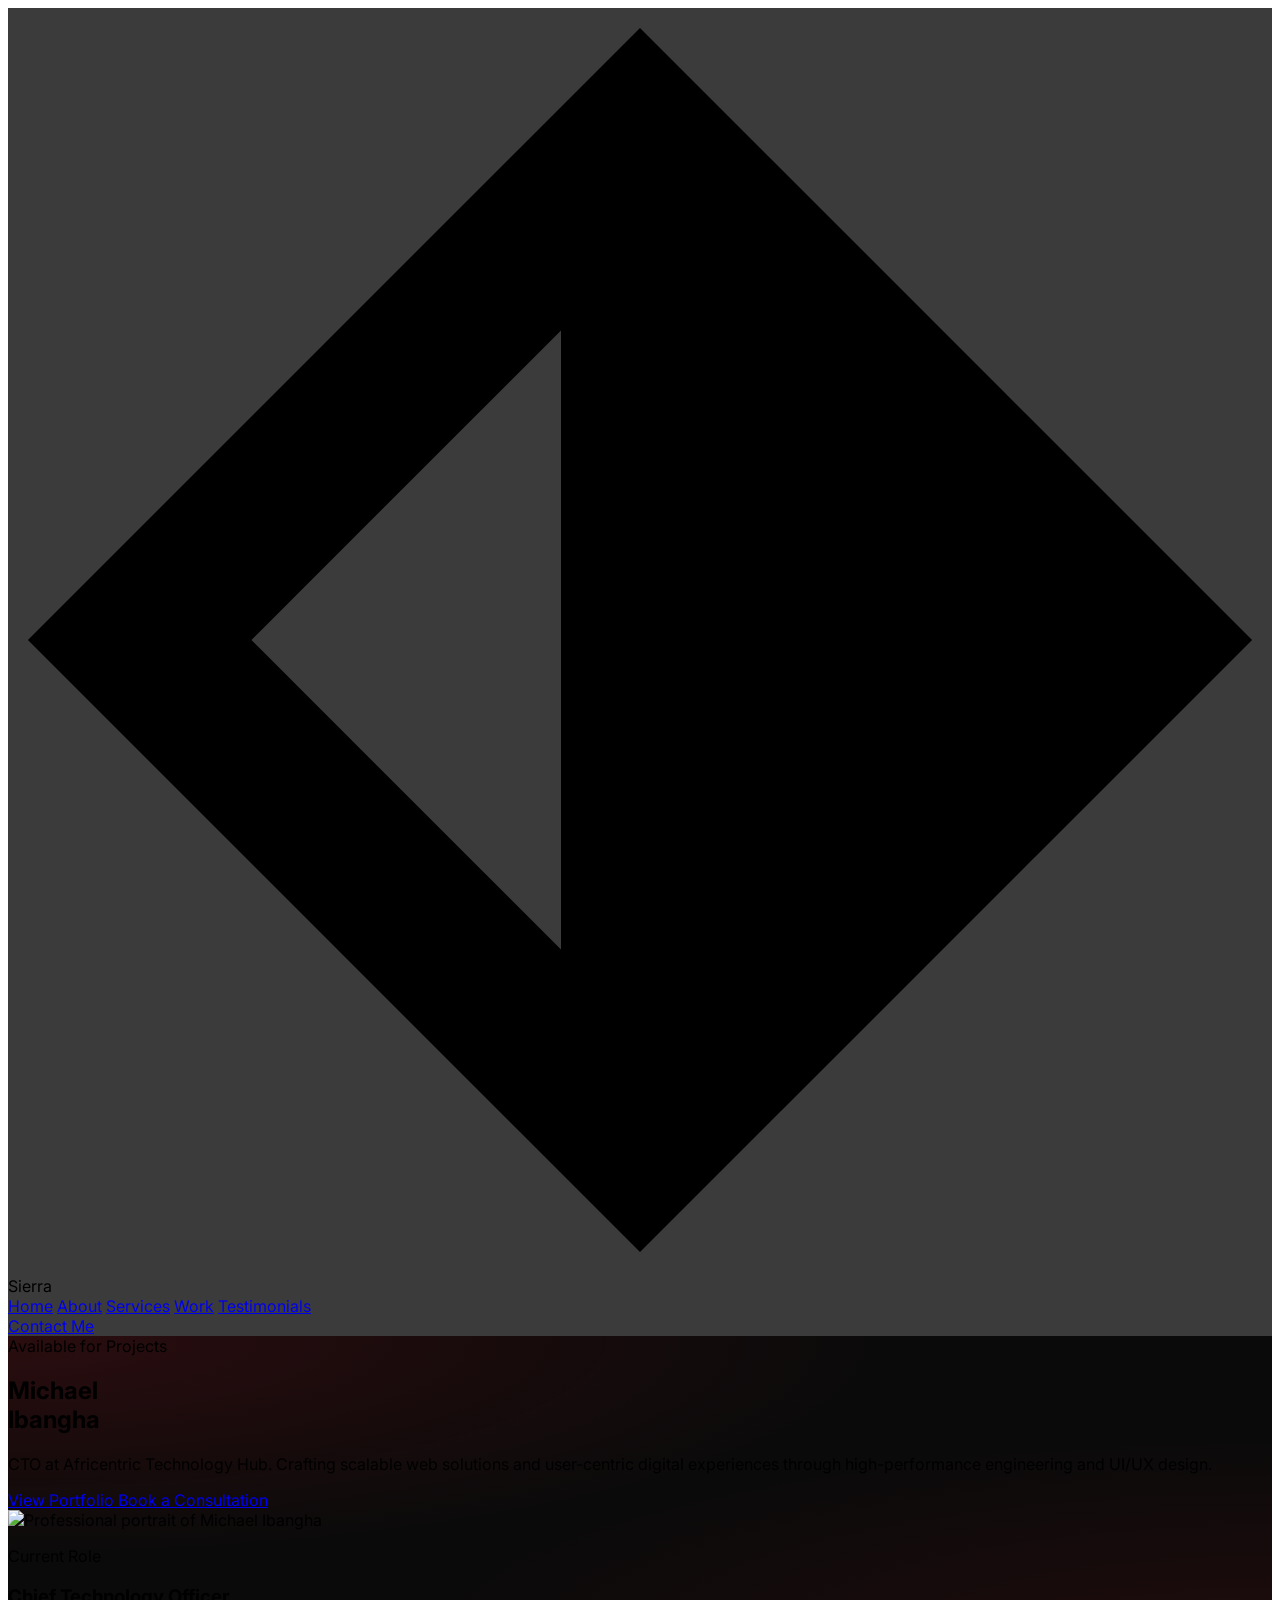
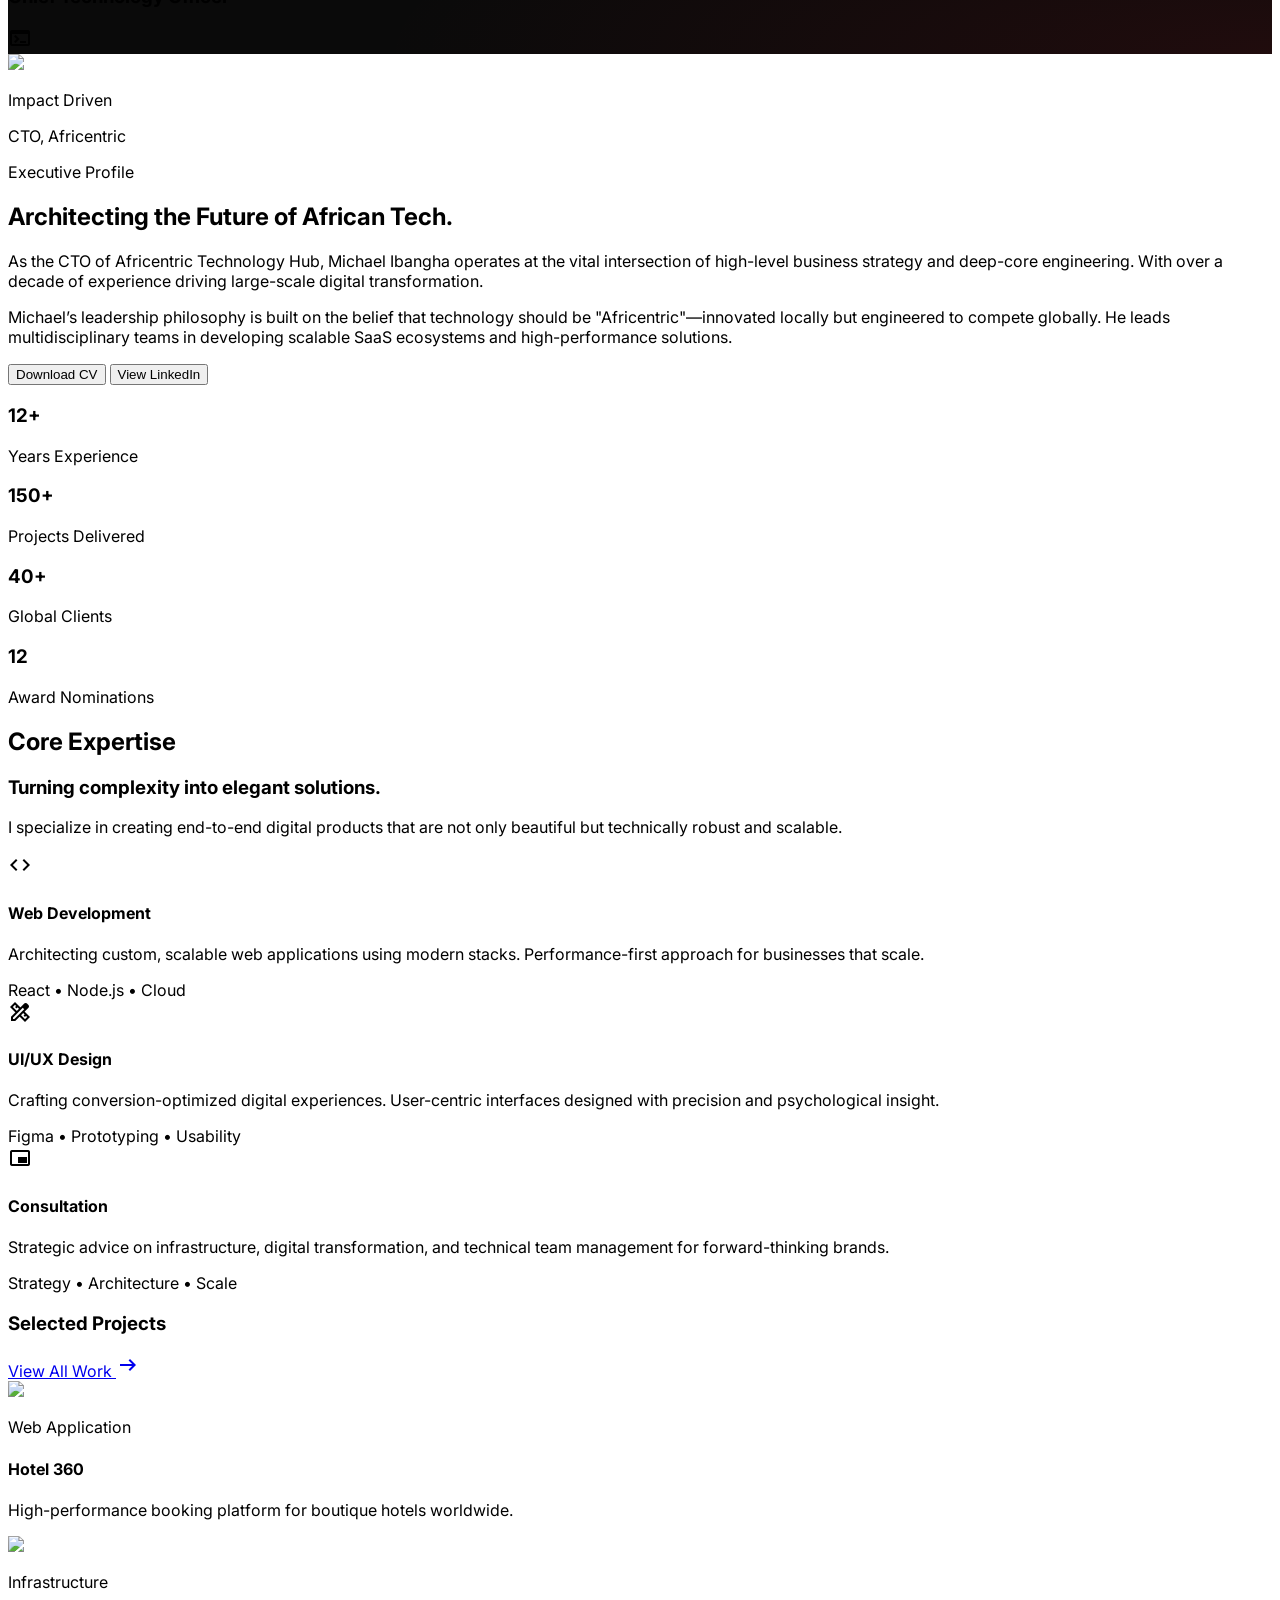
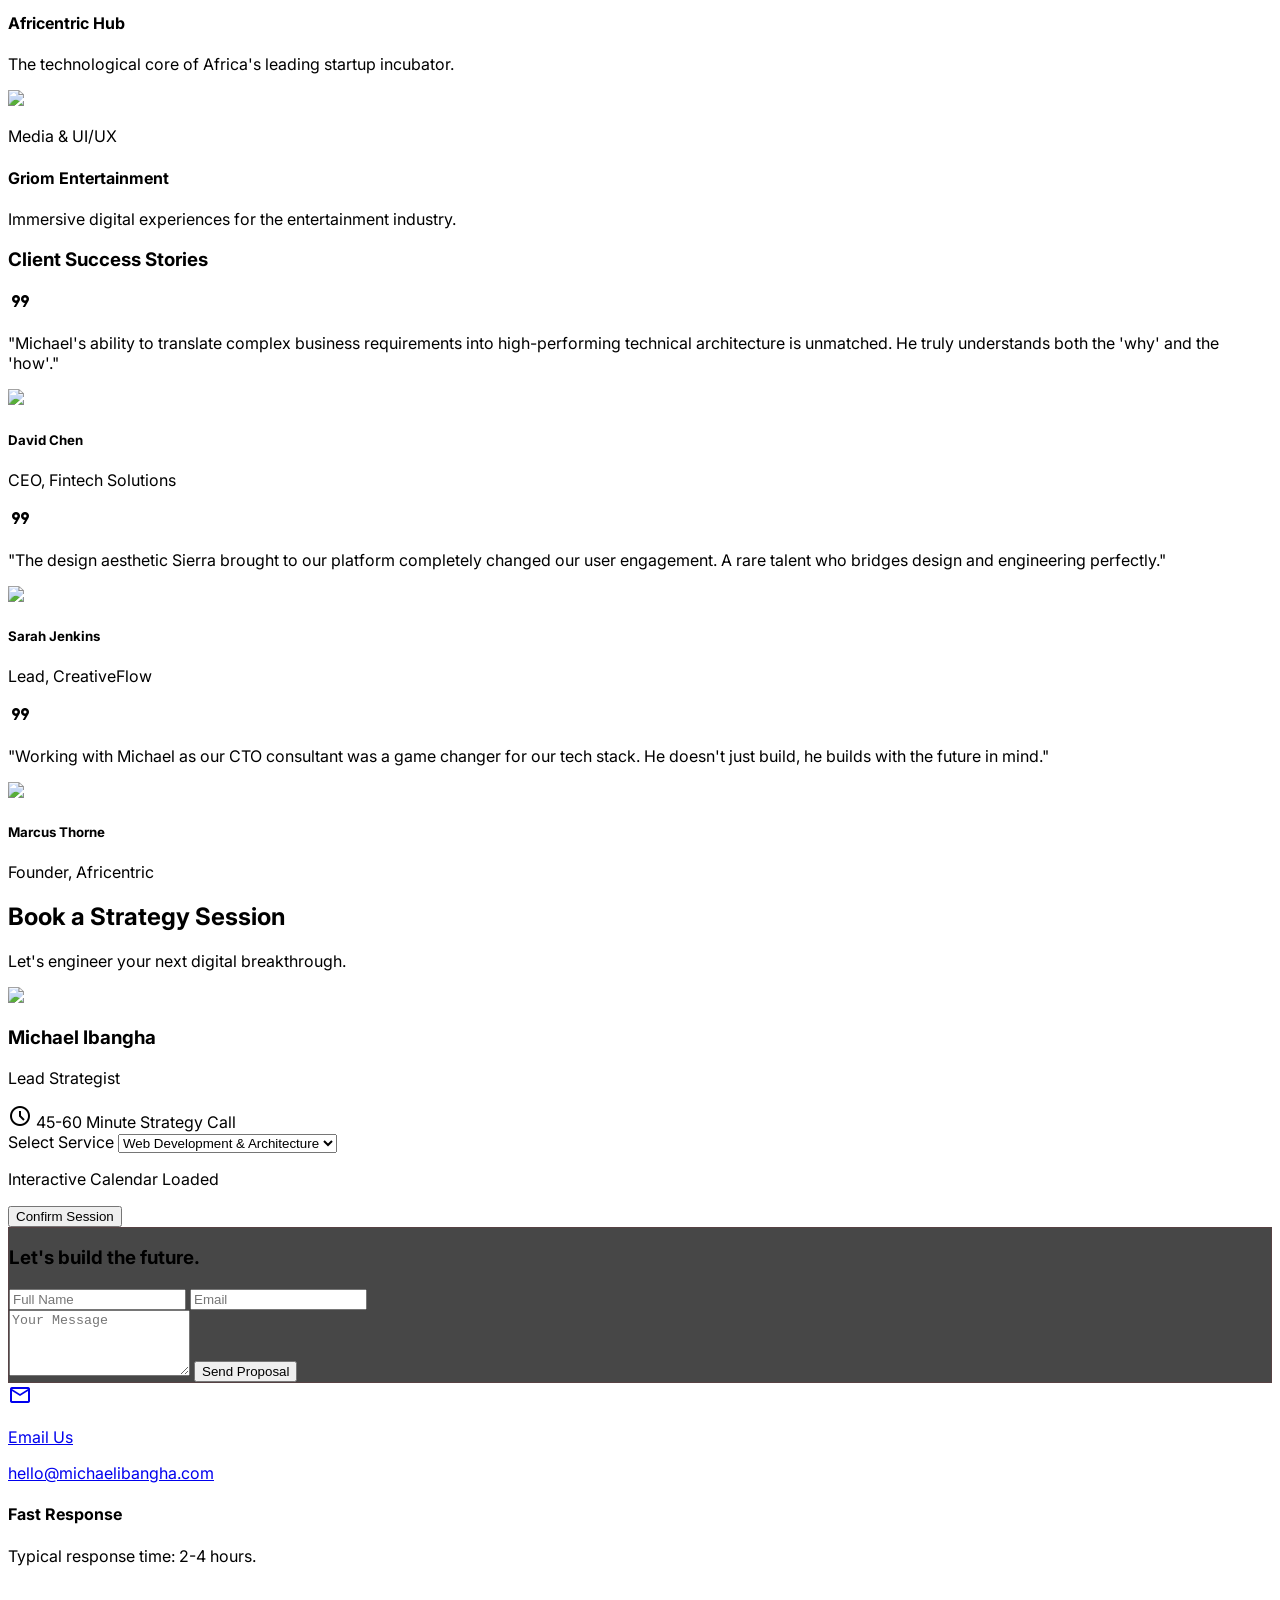
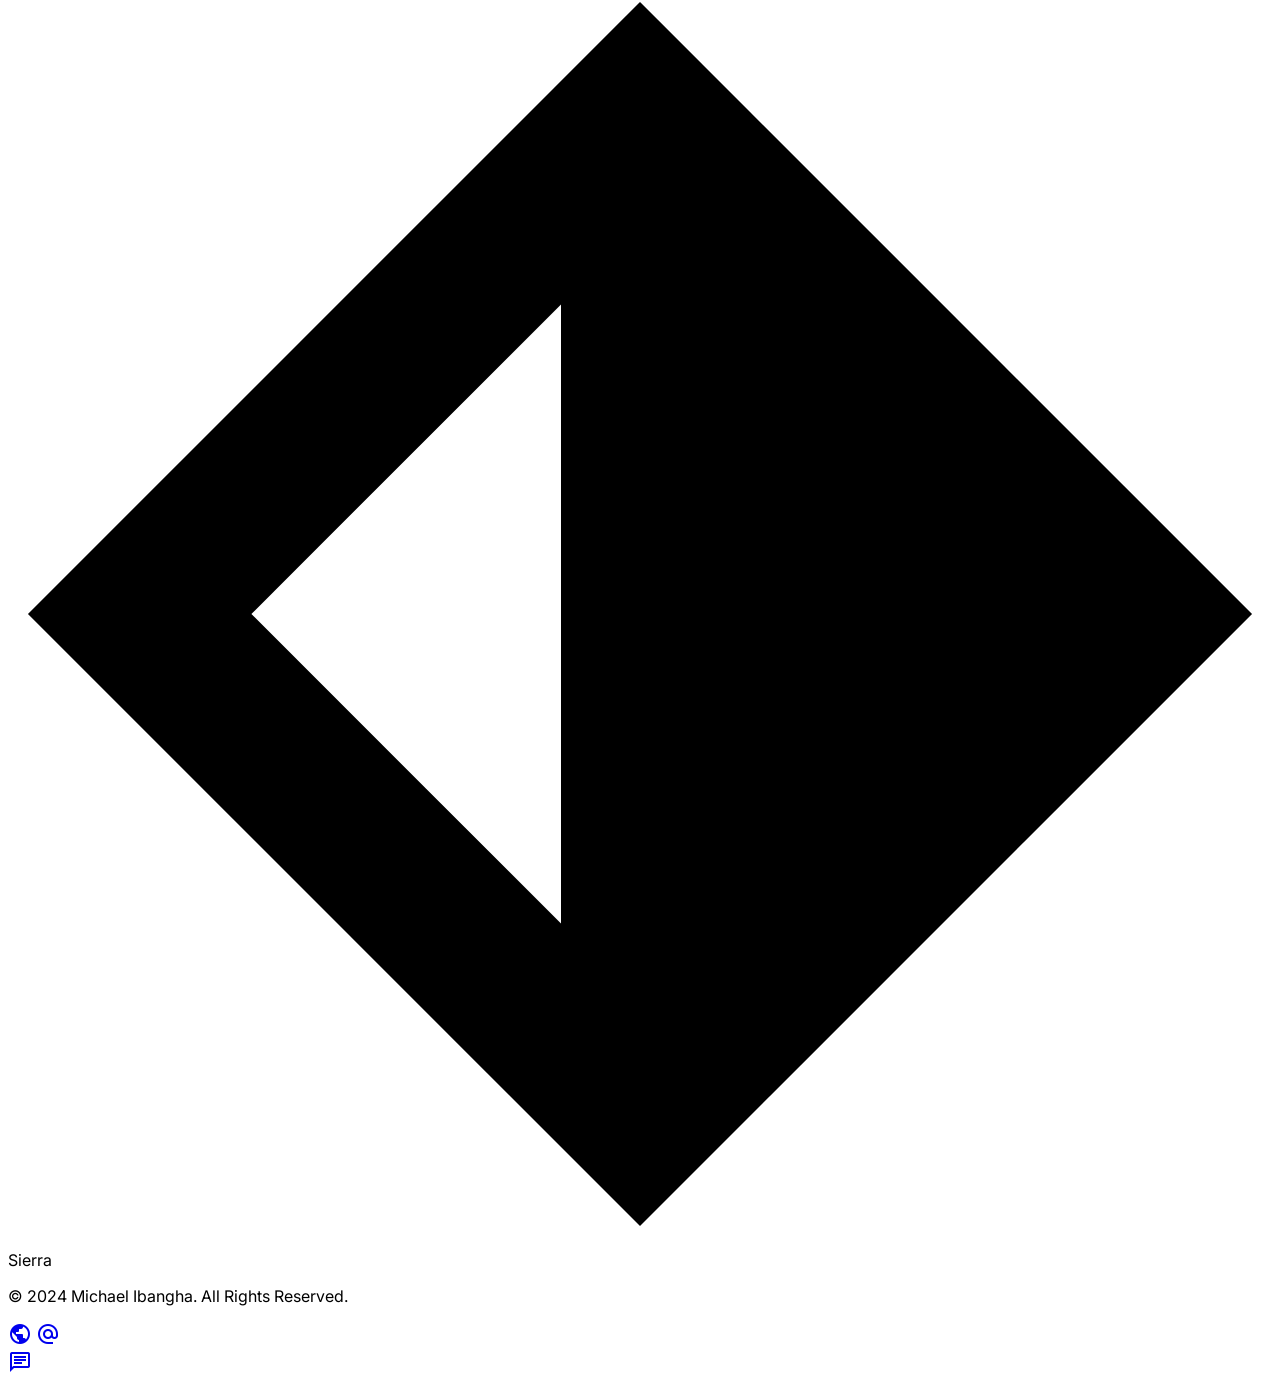
==== commit ec06dfdb: "Rework portfolio with premium Sierra design and update Readme.txt" ====
--- a/index.html
+++ b/index.html
@@ -1,899 +1,488 @@
 <!DOCTYPE html>
-<html lang="en">
-
+<html class="dark" lang="en">
 <head>
-  <meta charset="utf-8">
-  <meta content="width=device-width, initial-scale=1.0" name="viewport">
-  <title>Brandon Johnson | Modern UI/UX Designer & Web Developer</title>
-  <meta content="Explore the portfolio of Brandon Johnson, a creative UI/UX designer and web developer specializing in modern, glassmorphic interfaces and high-performance web applications." name="description">
-  <meta content="UI/UX Designer, Web Developer, Portfolio, Glassmorphism, Dark Mode, React, Next.js, Modern Design" name="keywords">
-
-  <!-- Open Graph / Social Media -->
-  <meta property="og:title" content="Brandon Johnson Portfolio">
-  <meta property="og:description" content="Modern UI/UX Designer & Web Developer crafting premium digital experiences.">
-  <meta property="og:image" content="assets/img/profile-img.jpg">
-  <meta property="og:url" content="https://yourportfolio.com">
-  <meta name="twitter:card" content="summary_large_image">
-
-  <!-- Favicons -->
-  <link href="assets/img/favicon.png" rel="icon">
-  <link href="assets/img/apple-touch-icon.png" rel="apple-touch-icon">
-
-  <!-- Fonts -->
-  <link href="https://fonts.googleapis.com" rel="preconnect">
-  <link href="https://fonts.gstatic.com" rel="preconnect" crossorigin>
-  <link href="https://fonts.googleapis.com/css2?family=Inter:wght@300;400;500;600;700&family=Outfit:wght@300;400;500;600;700;800&family=Roboto:ital,wght@0,100;0,300;0,400;0,500;0,700;0,900;1,100;1,300;1,400;1,500;1,700;1,900&family=Poppins:ital,wght@0,100;0,200;0,300;0,400;0,500;0,600;0,700;0,800;0,900;1,100;1,200;1,300;1,400;1,500;1,600;1,700;1,800;1,900&family=Raleway:ital,wght@0,100;0,200;0,300;0,400;0,500;0,600;0,700;0,800;0,900;1,100;1,200;1,300;1,400;1,500;1,600;1,700;1,800;1,900&display=swap" rel="stylesheet">
-
-  <!-- Vendor CSS Files -->
-  <link href="assets/vendor/bootstrap/css/bootstrap.min.css" rel="stylesheet">
-  <link href="assets/vendor/bootstrap-icons/bootstrap-icons.css" rel="stylesheet">
-  <link href="assets/vendor/aos/aos.css" rel="stylesheet">
-  <link href="assets/vendor/glightbox/css/glightbox.min.css" rel="stylesheet">
-  <link href="assets/vendor/swiper/swiper-bundle.min.css" rel="stylesheet">
-
-  <!-- Main CSS File -->
-  <link href="assets/css/main.css" rel="stylesheet">
-  <link href="assets/css/modern-design.css" rel="stylesheet">
-
-  <!-- =======================================================
-  * Template Name: MyResume
-  * Template URL: https://bootstrapmade.com/free-html-bootstrap-template-my-resume/
-  * Updated: Jun 29 2024 with Bootstrap v5.3.3
-  * Author: BootstrapMade.com
-  * License: https://bootstrapmade.com/license/
-  ======================================================== -->
+    <meta charset="utf-8"/>
+    <meta content="width=device-width, initial-scale=1.0" name="viewport"/>
+    <title>Sierra | Michael Ibangha Portfolio</title>
+    <script src="https://cdn.tailwindcss.com?plugins=forms,container-queries"></script>
+    <link href="https://fonts.googleapis.com/css2?family=Inter:wght@300;400;500;600;700;800;900&amp;display=swap" rel="stylesheet"/>
+    <link href="https://fonts.googleapis.com/css2?family=Material+Symbols+Outlined:wght@100..700,0..1&amp;display=swap" rel="stylesheet"/>
+    <link href="https://fonts.googleapis.com/css2?family=Material+Symbols+Outlined:wght,FILL@100..700,0..1&amp;display=swap" rel="stylesheet"/>
+    <script id="tailwind-config">
+        tailwind.config = {
+            darkMode: "class",
+            theme: {
+                extend: {
+                    colors: {
+                        "primary": "#e31c29",
+                        "background-light": "#f8f6f6",
+                        "background-dark": "#0a0a0a",
+                        "surface-dark": "#1a1a1a",
+                        "border-dark": "#2a2a2a"
+                    },
+                    fontFamily: {
+                        "display": ["Inter", "sans-serif"]
+                    },
+                    borderRadius: {
+                        "DEFAULT": "0.25rem",
+                        "lg": "0.5rem",
+                        "xl": "0.75rem",
+                        "full": "9999px"
+                    },
+                },
+            },
+        }
+    </script>
+    <style>
+        body {
+            font-family: 'Inter', sans-serif;
+            scroll-behavior: smooth;
+        }
+        .glass-nav {
+            background: rgba(10, 10, 10, 0.8);
+            backdrop-filter: blur(12px);
+            -webkit-backdrop-filter: blur(12px);
+        }
+        .hero-mesh {
+            background-color: #0a0a0a;
+            background-image: 
+                radial-gradient(at 0% 0%, rgba(227, 28, 41, 0.15) 0px, transparent 50%),
+                radial-gradient(at 100% 100%, rgba(227, 28, 41, 0.1) 0px, transparent 50%);
+        }
+        .project-card:hover .project-image {
+            transform: scale(1.05);
+        }
+        .project-card:hover .view-button {
+            opacity: 1;
+            transform: translateY(0);
+        }
+        .glass-panel {
+            background: rgba(26, 26, 26, 0.8);
+            backdrop-filter: blur(12px);
+            border: 1px solid rgba(227, 28, 41, 0.1);
+        }
+        .gradient-text {
+            background: linear-gradient(135deg, #fff 0%, #e31c29 100%);
+            -webkit-background-clip: text;
+            -webkit-text-fill-color: transparent;
+        }
+        .custom-scrollbar::-webkit-scrollbar {
+            width: 4px;
+        }
+        .custom-scrollbar::-webkit-scrollbar-track {
+            background: transparent;
+        }
+        .custom-scrollbar::-webkit-scrollbar-thumb {
+            background: rgba(255, 255, 255, 0.1);
+            border-radius: 10px;
+        }
+        .custom-scrollbar::-webkit-scrollbar-thumb:hover {
+            background: rgba(227, 28, 41, 0.5);
+        }
+    </style>
 </head>
-
-  <div class="theme-switch-wrapper">
-    <label class="theme-switch" for="checkbox">
-      <input type="checkbox" id="checkbox" />
-      <div class="slider round"></div>
-    </label>
-    <em style="margin-left: 10px; font-size: 0.8rem;">Dark Mode</em>
-  </div>
-
-  <div class="progress-container">
-    <div class="progress-bar-scroll" id="myBar"></div>
-  </div>
-
-  <div class="custom-cursor"></div>
-
-  <div id="project-modal" class="project-modal">
-    <div class="modal-content-inner">
-      <span class="close-modal">&times;</span>
-      <div id="modal-body-content">
-        <!-- Content loaded dynamically -->
-      </div>
+<body class="bg-background-light dark:bg-background-dark text-slate-900 dark:text-slate-100 font-display transition-colors duration-300 selection:bg-primary selection:text-white">
+
+<!-- Header / Navigation -->
+<header class="fixed top-0 w-full z-50 border-b border-black/5 dark:border-white/5 glass-nav">
+    <nav class="max-w-7xl mx-auto px-6 h-20 flex items-center justify-between">
+        <div class="flex items-center gap-3 group cursor-pointer" onclick="window.scrollTo({top: 0, behavior: 'smooth'})">
+            <div class="bg-primary p-1.5 rounded-lg transform transition-transform group-hover:rotate-12">
+                <svg class="w-6 h-6 text-white" fill="none" viewbox="0 0 48 48" xmlns="http://www.w3.org/2000/svg">
+                    <path clip-rule="evenodd" d="M24 0.757355L47.2426 24L24 47.2426L0.757355 24L24 0.757355ZM21 35.7574V12.2426L9.24264 24L21 35.7574Z" fill="currentColor" fill-rule="evenodd"></path>
+                </svg>
+            </div>
+            <span class="text-xl font-bold tracking-tighter uppercase text-slate-900 dark:text-white">Sierra</span>
+        </div>
+        <div class="hidden md:flex items-center gap-10">
+            <a class="text-sm font-medium hover:text-primary transition-colors" href="#home">Home</a>
+            <a class="text-sm font-medium hover:text-primary transition-colors" href="#about">About</a>
+            <a class="text-sm font-medium hover:text-primary transition-colors" href="#services">Services</a>
+            <a class="text-sm font-medium hover:text-primary transition-colors" href="#projects">Work</a>
+            <a class="text-sm font-medium hover:text-primary transition-colors" href="#testimonials">Testimonials</a>
+        </div>
+        <div class="flex items-center gap-4">
+            <a href="#contact" class="bg-primary text-white px-6 py-2.5 rounded-lg text-sm font-bold tracking-wide hover:bg-primary/90 transition-all hover:scale-[1.02] active:scale-[0.98]">
+                Contact Me
+            </a>
+        </div>
+    </nav>
+</header>
+
+<main>
+    <!-- Hero Section -->
+    <section class="relative min-h-screen flex items-center pt-20 hero-mesh overflow-hidden" id="home">
+        <div class="max-w-7xl mx-auto px-6 grid grid-cols-1 lg:grid-cols-2 gap-12 items-center w-full">
+            <div class="relative z-10">
+                <div class="inline-flex items-center gap-2 px-3 py-1 rounded-full bg-primary/10 border border-primary/20 text-primary text-xs font-bold uppercase tracking-widest mb-6">
+                    <span class="relative flex h-2 w-2">
+                        <span class="animate-ping absolute inline-flex h-full w-full rounded-full bg-primary opacity-75"></span>
+                        <span class="relative inline-flex rounded-full h-2 w-2 bg-primary"></span>
+                    </span>
+                    Available for Projects
+                </div>
+                <h1 class="text-6xl md:text-8xl font-black text-slate-900 dark:text-white leading-[0.9] tracking-tighter mb-6">
+                    Michael<br/><span class="text-primary">Ibangha</span>
+                </h1>
+                <p class="text-lg md:text-xl text-slate-600 dark:text-slate-400 max-w-lg mb-10 leading-relaxed font-light">
+                    <span class="text-slate-900 dark:text-white font-semibold">CTO at Africentric Technology Hub.</span> 
+                    Crafting scalable web solutions and user-centric digital experiences through high-performance engineering and UI/UX design.
+                </p>
+                <div class="flex flex-wrap gap-4">
+                    <a href="#projects" class="bg-primary text-white px-8 py-4 rounded-lg font-bold hover:bg-primary/90 transition-all shadow-lg shadow-primary/20 text-center">
+                        View Portfolio
+                    </a>
+                    <a href="#booking" class="bg-white/5 dark:bg-white/10 backdrop-blur-md border border-slate-200 dark:border-white/10 text-slate-900 dark:text-white px-8 py-4 rounded-lg font-bold hover:bg-white/20 transition-all text-center">
+                        Book a Consultation
+                    </a>
+                </div>
+            </div>
+            <div class="relative hidden lg:block">
+                <div class="relative w-full aspect-square max-w-xl mx-auto rounded-2xl overflow-hidden shadow-2xl group border border-primary/20">
+                    <div class="absolute inset-0 bg-primary/20 mix-blend-overlay z-10 pointer-events-none"></div>
+                    <img alt="Professional portrait of Michael Ibangha" class="w-full h-full object-cover transition-transform duration-700 group-hover:scale-110" src="https://lh3.googleusercontent.com/aida-public/[base64]"/>
+                    <div class="absolute bottom-6 left-6 right-6 p-6 bg-black/40 backdrop-blur-xl border border-white/10 rounded-xl z-20">
+                        <div class="flex justify-between items-end">
+                            <div>
+                                <p class="text-white/60 text-xs uppercase tracking-widest mb-1">Current Role</p>
+                                <h3 class="text-white font-bold">Chief Technology Officer</h3>
+                            </div>
+                            <div class="h-10 w-10 rounded-lg bg-primary/20 border border-primary/40 flex items-center justify-center">
+                                <span class="material-symbols-outlined text-primary">terminal</span>
+                            </div>
+                        </div>
+                    </div>
+                </div>
+                <div class="absolute -top-10 -right-10 w-40 h-40 bg-primary/20 rounded-full blur-3xl -z-10"></div>
+                <div class="absolute -bottom-10 -left-10 w-64 h-64 bg-primary/10 rounded-full blur-3xl -z-10"></div>
+            </div>
+        </div>
+    </section>
+
+    <!-- About Section -->
+    <section class="max-w-7xl mx-auto px-6 py-24 md:py-32" id="about">
+        <div class="grid grid-cols-1 lg:grid-cols-12 gap-12 items-start mb-20">
+            <div class="lg:col-span-5 relative group">
+                <div class="absolute -inset-1 bg-gradient-to-r from-primary to-orange-600 rounded-xl blur opacity-25 group-hover:opacity-50 transition duration-1000 group-hover:duration-200"></div>
+                <div class="relative aspect-[4/5] bg-surface-dark rounded-xl overflow-hidden border border-border-dark">
+                    <img class="w-full h-full object-cover grayscale hover:grayscale-0 transition-all duration-700" src="https://lh3.googleusercontent.com/aida-public/[base64]"/>
+                </div>
+                <div class="absolute bottom-6 -right-6 bg-primary p-6 rounded-lg shadow-2xl hidden md:block">
+                    <p class="text-white text-xs uppercase tracking-widest font-bold mb-1">Impact Driven</p>
+                    <p class="text-white font-bold text-lg">CTO, Africentric</p>
+                </div>
+            </div>
+            <div class="lg:col-span-7 flex flex-col justify-center">
+                <span class="text-primary font-bold tracking-widest text-sm uppercase mb-4 block">Executive Profile</span>
+                <h2 class="text-4xl md:text-6xl font-black leading-[1.1] mb-8 tracking-tight dark:text-white">
+                    Architecting the Future of <span class="text-transparent bg-clip-text bg-gradient-to-r from-white to-slate-500">African Tech.</span>
+                </h2>
+                <div class="space-y-6 text-slate-400 text-lg leading-relaxed">
+                    <p>
+                        As the CTO of <span class="text-white font-semibold">Africentric Technology Hub</span>, Michael Ibangha operates at the vital intersection of high-level business strategy and deep-core engineering. With over a decade of experience driving large-scale digital transformation.
+                    </p>
+                    <p>
+                        Michael’s leadership philosophy is built on the belief that technology should be "Africentric"—innovated locally but engineered to compete globally. He leads multidisciplinary teams in developing scalable SaaS ecosystems and high-performance solutions.
+                    </p>
+                </div>
+                <div class="mt-10 flex flex-wrap gap-4">
+                    <button class="bg-white text-background-dark hover:bg-slate-200 font-bold py-3 px-8 rounded-lg transition-all">Download CV</button>
+                    <button class="border border-border-dark text-white hover:bg-white/5 font-bold py-3 px-8 rounded-lg transition-all">View LinkedIn</button>
+                </div>
+            </div>
+        </div>
+        <div class="grid grid-cols-2 md:grid-cols-4 gap-8 py-16 border-y border-border-dark">
+            <div class="text-center">
+                <h3 class="text-4xl md:text-5xl font-black text-primary mb-2">12+</h3>
+                <p class="text-slate-500 text-sm font-medium uppercase tracking-widest">Years Experience</p>
+            </div>
+            <div class="text-center border-l border-white/10">
+                <h3 class="text-4xl md:text-5xl font-black text-white mb-2">150+</h3>
+                <p class="text-slate-500 text-sm font-medium uppercase tracking-widest">Projects Delivered</p>
+            </div>
+            <div class="text-center border-l border-white/10">
+                <h3 class="text-4xl md:text-5xl font-black text-white mb-2">40+</h3>
+                <p class="text-slate-500 text-sm font-medium uppercase tracking-widest">Global Clients</p>
+            </div>
+            <div class="text-center border-l border-white/10">
+                <h3 class="text-4xl md:text-5xl font-black text-white mb-2">12</h3>
+                <p class="text-slate-500 text-sm font-medium uppercase tracking-widest">Award Nominations</p>
+            </div>
+        </div>
+    </section>
+
+    <!-- Services Section -->
+    <section class="py-24 bg-white dark:bg-surface-dark transition-colors" id="services">
+        <div class="max-w-7xl mx-auto px-6">
+            <div class="flex flex-col md:flex-row md:items-end justify-between mb-16 gap-6">
+                <div class="max-w-2xl">
+                    <h2 class="text-primary font-bold text-sm uppercase tracking-[0.3em] mb-4">Core Expertise</h2>
+                    <h3 class="text-4xl md:text-5xl font-black dark:text-white">Turning complexity into elegant <span class="text-primary/80 italic">solutions.</span></h3>
+                </div>
+                <p class="text-slate-500 dark:text-slate-400 max-w-xs text-sm leading-relaxed">
+                    I specialize in creating end-to-end digital products that are not only beautiful but technically robust and scalable.
+                </p>
+            </div>
+            <div class="grid grid-cols-1 md:grid-cols-3 gap-8">
+                <!-- Service 1 -->
+                <div class="group p-10 rounded-2xl bg-slate-50 dark:bg-background-dark border border-slate-100 dark:border-border-dark hover:border-primary/50 transition-all hover:translate-y-[-8px]">
+                    <div class="w-14 h-14 rounded-xl bg-primary/10 flex items-center justify-center mb-8 group-hover:bg-primary transition-colors">
+                        <span class="material-symbols-outlined text-primary group-hover:text-white text-3xl transition-colors">code</span>
+                    </div>
+                    <h4 class="text-2xl font-bold dark:text-white mb-4">Web Development</h4>
+                    <p class="text-slate-600 dark:text-slate-400 leading-relaxed mb-6">
+                        Architecting custom, scalable web applications using modern stacks. Performance-first approach for businesses that scale.
+                    </p>
+                    <div class="flex gap-2 text-[10px] font-bold uppercase tracking-widest text-slate-400 dark:text-slate-600">
+                        <span>React</span> • <span>Node.js</span> • <span>Cloud</span>
+                    </div>
+                </div>
+                <!-- Service 2 -->
+                <div class="group p-10 rounded-2xl bg-slate-50 dark:bg-background-dark border border-slate-100 dark:border-border-dark hover:border-primary/50 transition-all hover:translate-y-[-8px]">
+                    <div class="w-14 h-14 rounded-xl bg-primary/10 flex items-center justify-center mb-8 group-hover:bg-primary transition-colors">
+                        <span class="material-symbols-outlined text-primary group-hover:text-white text-3xl transition-colors">design_services</span>
+                    </div>
+                    <h4 class="text-2xl font-bold dark:text-white mb-4">UI/UX Design</h4>
+                    <p class="text-slate-600 dark:text-slate-400 leading-relaxed mb-6">
+                        Crafting conversion-optimized digital experiences. User-centric interfaces designed with precision and psychological insight.
+                    </p>
+                    <div class="flex gap-2 text-[10px] font-bold uppercase tracking-widest text-slate-400 dark:text-slate-600">
+                        <span>Figma</span> • <span>Prototyping</span> • <span>Usability</span>
+                    </div>
+                </div>
+                <!-- Service 3 -->
+                <div class="group p-10 rounded-2xl bg-slate-50 dark:bg-background-dark border border-slate-100 dark:border-border-dark hover:border-primary/50 transition-all hover:translate-y-[-8px]">
+                    <div class="w-14 h-14 rounded-xl bg-primary/10 flex items-center justify-center mb-8 group-hover:bg-primary transition-colors">
+                        <span class="material-symbols-outlined text-primary group-hover:text-white text-3xl transition-colors">branding_watermark</span>
+                    </div>
+                    <h4 class="text-2xl font-bold dark:text-white mb-4">Consultation</h4>
+                    <p class="text-slate-600 dark:text-slate-400 leading-relaxed mb-6">
+                        Strategic advice on infrastructure, digital transformation, and technical team management for forward-thinking brands.
+                    </p>
+                    <div class="flex gap-2 text-[10px] font-bold uppercase tracking-widest text-slate-400 dark:text-slate-600">
+                        <span>Strategy</span> • <span>Architecture</span> • <span>Scale</span>
+                    </div>
+                </div>
+            </div>
+        </div>
+    </section>
+
+    <!-- Work Section -->
+    <section class="py-24 bg-background-light dark:bg-background-dark px-6" id="projects">
+        <div class="max-w-7xl mx-auto">
+            <div class="flex items-center justify-between mb-16">
+                <h3 class="text-4xl font-black dark:text-white tracking-tight">Selected Projects</h3>
+                <a class="text-primary font-bold hover:underline inline-flex items-center gap-2" href="#">
+                    View All Work <span class="material-symbols-outlined">arrow_right_alt</span>
+                </a>
+            </div>
+            <div class="grid grid-cols-1 md:grid-cols-2 lg:grid-cols-3 gap-10">
+                <!-- Project 1 -->
+                <div class="project-card group relative rounded-2xl overflow-hidden bg-surface-dark aspect-[4/3] border border-border-dark">
+                    <img class="project-image w-full h-full object-cover transition-transform duration-500 opacity-60 group-hover:opacity-100" src="https://lh3.googleusercontent.com/aida-public/[base64]"/>
+                    <div class="absolute inset-0 bg-gradient-to-t from-black via-black/20 to-transparent p-8 flex flex-col justify-end transform translate-y-4 group-hover:translate-y-0 transition-transform">
+                        <p class="text-primary text-xs font-bold uppercase tracking-[0.2em] mb-2">Web Application</p>
+                        <h4 class="text-2xl font-black text-white mb-2">Hotel 360</h4>
+                        <p class="text-white/70 text-sm line-clamp-2 opacity-0 group-hover:opacity-100 transition-opacity">
+                            High-performance booking platform for boutique hotels worldwide.
+                        </p>
+                    </div>
+                </div>
+                <!-- Project 2 -->
+                <div class="project-card group relative rounded-2xl overflow-hidden bg-surface-dark aspect-[4/3] border border-border-dark">
+                    <img class="project-image w-full h-full object-cover transition-transform duration-500 opacity-60 group-hover:opacity-100" src="https://lh3.googleusercontent.com/aida-public/[base64]"/>
+                    <div class="absolute inset-0 bg-gradient-to-t from-black via-black/20 to-transparent p-8 flex flex-col justify-end transform translate-y-4 group-hover:translate-y-0 transition-transform">
+                        <p class="text-primary text-xs font-bold uppercase tracking-[0.2em] mb-2">Infrastructure</p>
+                        <h4 class="text-2xl font-black text-white mb-2">Africentric Hub</h4>
+                        <p class="text-white/70 text-sm line-clamp-2 opacity-0 group-hover:opacity-100 transition-opacity">
+                            The technological core of Africa's leading startup incubator.
+                        </p>
+                    </div>
+                </div>
+                <!-- Project 3 -->
+                <div class="project-card group relative rounded-2xl overflow-hidden bg-surface-dark aspect-[4/3] border border-border-dark">
+                    <img class="project-image w-full h-full object-cover transition-transform duration-500 opacity-60 group-hover:opacity-100" src="https://lh3.googleusercontent.com/aida-public/[base64]"/>
+                    <div class="absolute inset-0 bg-gradient-to-t from-black via-black/20 to-transparent p-8 flex flex-col justify-end transform translate-y-4 group-hover:translate-y-0 transition-transform">
+                        <p class="text-primary text-xs font-bold uppercase tracking-[0.2em] mb-2">Media & UI/UX</p>
+                        <h4 class="text-2xl font-black text-white mb-2">Griom Entertainment</h4>
+                        <p class="text-white/70 text-sm line-clamp-2 opacity-0 group-hover:opacity-100 transition-opacity">
+                            Immersive digital experiences for the entertainment industry.
+                        </p>
+                    </div>
+                </div>
+            </div>
+        </div>
+    </section>
+
+    <!-- Testimonials Section -->
+    <section class="py-24 bg-white dark:bg-surface-dark border-y border-slate-100 dark:border-border-dark overflow-hidden" id="testimonials">
+        <div class="max-w-7xl mx-auto px-6">
+            <div class="text-center mb-16">
+                <h3 class="text-4xl font-black dark:text-white">Client Success Stories</h3>
+                <div class="h-1 w-20 bg-primary mx-auto mt-4 rounded-full"></div>
+            </div>
+            <div class="grid grid-cols-1 md:grid-cols-3 gap-8">
+                <!-- Quote 1 -->
+                <div class="p-8 rounded-2xl bg-slate-50 dark:bg-background-dark border border-slate-100 dark:border-border-dark flex flex-col hover:border-primary/40 transition-colors">
+                    <span class="material-symbols-outlined text-primary text-5xl mb-6">format_quote</span>
+                    <p class="text-slate-600 dark:text-slate-400 italic mb-8 flex-grow">
+                        "Michael's ability to translate complex business requirements into high-performing technical architecture is unmatched. He truly understands both the 'why' and the 'how'."
+                    </p>
+                    <div class="flex items-center gap-4">
+                        <div class="w-12 h-12 rounded-full bg-slate-200 overflow-hidden">
+                            <img class="w-full h-full object-cover" src="https://lh3.googleusercontent.com/aida-public/[base64]"/>
+                        </div>
+                        <div>
+                            <h5 class="font-bold dark:text-white text-sm">David Chen</h5>
+                            <p class="text-xs text-slate-500 uppercase tracking-widest">CEO, Fintech Solutions</p>
+                        </div>
+                    </div>
+                </div>
+                <!-- Quote 2 -->
+                <div class="p-8 rounded-2xl bg-slate-50 dark:bg-background-dark border border-slate-100 dark:border-border-dark flex flex-col hover:border-primary/40 transition-colors">
+                    <span class="material-symbols-outlined text-primary text-5xl mb-6">format_quote</span>
+                    <p class="text-slate-600 dark:text-slate-400 italic mb-8 flex-grow">
+                        "The design aesthetic Sierra brought to our platform completely changed our user engagement. A rare talent who bridges design and engineering perfectly."
+                    </p>
+                    <div class="flex items-center gap-4">
+                        <div class="w-12 h-12 rounded-full bg-slate-200 overflow-hidden">
+                            <img class="w-full h-full object-cover" src="https://lh3.googleusercontent.com/aida-public/[base64]"/>
+                        </div>
+                        <div>
+                            <h5 class="font-bold dark:text-white text-sm">Sarah Jenkins</h5>
+                            <p class="text-xs text-slate-500 uppercase tracking-widest">Lead, CreativeFlow</p>
+                        </div>
+                    </div>
+                </div>
+                <!-- Quote 3 -->
+                <div class="p-8 rounded-2xl bg-slate-50 dark:bg-background-dark border border-slate-100 dark:border-border-dark flex flex-col hover:border-primary/40 transition-colors">
+                    <span class="material-symbols-outlined text-primary text-5xl mb-6">format_quote</span>
+                    <p class="text-slate-600 dark:text-slate-400 italic mb-8 flex-grow">
+                        "Working with Michael as our CTO consultant was a game changer for our tech stack. He doesn't just build, he builds with the future in mind."
+                    </p>
+                    <div class="flex items-center gap-4">
+                        <div class="w-12 h-12 rounded-full bg-slate-200 overflow-hidden">
+                            <img class="w-full h-full object-cover" src="https://lh3.googleusercontent.com/aida-public/[base64]"/>
+                        </div>
+                        <div>
+                            <h5 class="font-bold dark:text-white text-sm">Marcus Thorne</h5>
+                            <p class="text-xs text-slate-500 uppercase tracking-widest">Founder, Africentric</p>
+                        </div>
+                    </div>
+                </div>
+            </div>
+        </div>
+    </section>
+
+    <!-- Booking Section -->
+    <section class="max-w-7xl mx-auto px-6 py-24" id="booking">
+        <div class="text-center mb-12">
+            <h2 class="text-4xl md:text-6xl font-black tracking-tight mb-4 text-white leading-[1.1]">
+                Book a Strategy <span class="text-primary italic">Session</span>
+            </h2>
+            <p class="text-slate-400 text-lg md:text-xl max-w-2xl mx-auto font-light">
+                Let's engineer your next digital breakthrough.
+            </p>
+        </div>
+        <div class="max-w-6xl mx-auto grid grid-cols-1 lg:grid-cols-12 bg-white/5 border border-white/10 rounded-2xl overflow-hidden backdrop-blur-sm shadow-2xl">
+            <div class="lg:col-span-4 p-8 border-b lg:border-b-0 lg:border-r border-white/10 bg-gradient-to-br from-white/[0.02] to-transparent">
+                <div class="flex flex-col h-full">
+                    <div class="mb-8">
+                        <div class="w-20 h-20 rounded-2xl overflow-hidden mb-4 border-2 border-primary/30">
+                            <img class="w-full h-full object-cover" src="https://lh3.googleusercontent.com/aida-public/[base64]"/>
+                        </div>
+                        <h3 class="text-xl font-bold text-white mb-1">Michael Ibangha</h3>
+                        <p class="text-primary text-sm font-bold uppercase tracking-widest mb-4">Lead Strategist</p>
+                        <div class="flex items-center gap-2 text-slate-400 text-sm mb-2">
+                            <span class="material-symbols-outlined text-sm">schedule</span>
+                            <span>45-60 Minute Strategy Call</span>
+                        </div>
+                    </div>
+                </div>
+            </div>
+            <div class="lg:col-span-8 p-8">
+                <div class="grid md:grid-cols-2 gap-8">
+                    <div class="space-y-4">
+                        <label class="block text-sm font-bold text-slate-400 uppercase tracking-widest">Select Service</label>
+                        <select class="w-full bg-white/5 border border-white/10 rounded-xl px-4 py-4 text-white focus:ring-2 focus:ring-primary outline-none transition-all">
+                            <option class="bg-[#1a1a1a]">Web Development & Architecture</option>
+                            <option class="bg-[#1a1a1a]">UI/UX Product Design</option>
+                            <option class="bg-[#1a1a1a]">Elite Brand Identity</option>
+                        </select>
+                        <div class="p-8 border border-white/10 rounded-xl text-center">
+                            <p class="text-slate-500">Interactive Calendar Loaded</p>
+                        </div>
+                    </div>
+                    <div class="space-y-4">
+                        <button class="w-full py-4 rounded-xl bg-primary text-white font-black tracking-widest uppercase text-sm hover:scale-[1.02] transition-all shadow-xl shadow-primary/25">
+                            Confirm Session
+                        </button>
+                    </div>
+                </div>
+            </div>
+        </div>
+    </section>
+
+    <!-- Contact Section -->
+    <section class="max-w-7xl mx-auto px-6 py-24" id="contact">
+        <div class="grid lg:grid-cols-2 gap-16">
+            <div class="glass-panel rounded-2xl p-8 md:p-12 shadow-2xl">
+                <h3 class="text-3xl font-black mb-8 text-white">Let's build the <span class="text-primary">future.</span></h3>
+                <form class="space-y-6">
+                    <div class="grid md:grid-cols-2 gap-6">
+                        <input class="w-full bg-surface-dark/50 border border-border-dark focus:border-primary rounded-lg px-4 py-4 text-white outline-none" placeholder="Full Name" type="text"/>
+                        <input class="w-full bg-surface-dark/50 border border-border-dark focus:border-primary rounded-lg px-4 py-4 text-white outline-none" placeholder="Email" type="email"/>
+                    </div>
+                    <textarea class="w-full bg-surface-dark/50 border border-border-dark focus:border-primary rounded-lg px-4 py-4 text-white outline-none" placeholder="Your Message" rows="4"></textarea>
+                    <button class="w-full bg-primary hover:bg-primary/90 text-white font-black py-5 rounded-lg uppercase tracking-widest transition-all">Send Proposal</button>
+                </form>
+            </div>
+            <div class="flex flex-col justify-between py-4">
+                <div class="space-y-8">
+                    <a class="group flex items-center gap-6 p-6 rounded-2xl bg-surface-dark border border-border-dark hover:border-primary/50 transition-all" href="mailto:hello@sierra.com">
+                        <div class="w-14 h-14 rounded-xl bg-primary/10 flex items-center justify-center text-primary group-hover:bg-primary group-hover:text-white transition-all">
+                            <span class="material-symbols-outlined text-3xl">mail</span>
+                        </div>
+                        <div>
+                            <p class="text-xs font-bold text-gray-500 uppercase tracking-widest mb-1">Email Us</p>
+                            <p class="text-xl font-bold dark:text-white">hello@michaelibangha.com</p>
+                        </div>
+                    </a>
+                    <div class="p-8 rounded-2xl bg-primary relative overflow-hidden">
+                        <h4 class="text-xl font-black mb-2 text-white uppercase italic">Fast Response</h4>
+                        <p class="text-white/80 text-sm">Typical response time: 2-4 hours.</p>
+                    </div>
+                </div>
+            </div>
+        </div>
+    </section>
+</main>
+
+<!-- Footer -->
+<footer class="bg-background-dark border-t border-border-dark py-12 px-6">
+    <div class="max-w-7xl mx-auto flex flex-col md:flex-row justify-between items-center gap-8">
+        <div class="flex items-center gap-3">
+            <div class="bg-primary p-1 rounded-lg">
+                <svg class="w-6 h-6 text-white" fill="none" viewbox="0 0 48 48" xmlns="http://www.w3.org/2000/svg">
+                    <path clip-rule="evenodd" d="M24 0.757355L47.2426 24L24 47.2426L0.757355 24L24 0.757355ZM21 35.7574V12.2426L9.24264 24L21 35.7574Z" fill="currentColor" fill-rule="evenodd"></path>
+                </svg>
+            </div>
+            <span class="text-xl font-bold tracking-tighter uppercase dark:text-white">Sierra</span>
+        </div>
+        <p class="text-slate-500 text-sm">© 2024 Michael Ibangha. All Rights Reserved.</p>
+        <div class="flex gap-6">
+            <a class="text-slate-400 hover:text-primary transition-colors" href="#"><span class="material-symbols-outlined">public</span></a>
+            <a class="text-slate-400 hover:text-primary transition-colors" href="#"><span class="material-symbols-outlined">alternate_email</span></a>
+        </div>
     </div>
-  </div>
-
-  <header id="header" class="header d-flex flex-column justify-content-center">
-
-    <i class="header-toggle d-xl-none bi bi-list"></i>
-
-    <nav id="navmenu" class="navmenu">
-      <ul>
-        <li><a href="#hero" class="active"><i class="bi bi-house navicon"></i><span>Home</span></a></li>
-        <li><a href="#about"><i class="bi bi-person navicon"></i><span>About</span></a></li>
-        <li><a href="#resume"><i class="bi bi-file-earmark-text navicon"></i><span>Resume</span></a></li>
-        <li><a href="#portfolio"><i class="bi bi-images navicon"></i><span>Portfolio</span></a></li>
-        <li><a href="#services"><i class="bi bi-hdd-stack navicon"></i><span>Services</span></a></li>
-        <li><a href="#contact"><i class="bi bi-envelope navicon"></i><span>Contact</span></a></li>
-      </ul>
-    </nav>
-
-  </header>
-
-  <main class="main">
-
-    <!-- Hero Section -->
-    <section id="hero" class="hero section light-background">
-
-      <img src="assets/img/hero-bg.jpg" alt="" class="hero-bg-img">
-
-      <div class="container" data-aos="zoom-out">
-        <div class="row justify-content-center">
-          <div class="col-lg-9">
-            <h2>Brandon Johnson</h2>
-            <p>I'm <span class="typed" data-typed-items="Designer, Developer, Freelancer, Photographer">Designer</span><span class="typed-cursor typed-cursor--blink" aria-hidden="true"></span></p>
-            <div class="social-links">
-              <a href="#"><i class="bi bi-twitter-x"></i></a>
-              <a href="#"><i class="bi bi-facebook"></i></a>
-              <a href="#"><i class="bi bi-instagram"></i></a>
-              <a href="#"><i class="bi bi-linkedin"></i></a>
-            </div>
-          </div>
-        </div>
-      </div>
-
-    </section><!-- /Hero Section -->
-
-    <!-- About Section -->
-    <section id="about" class="about section">
-
-      <!-- Section Title -->
-      <div class="container section-title" data-aos="fade-up">
-        <h2>About</h2>
-        <p>Magnam dolores commodi suscipit. Necessitatibus eius consequatur ex aliquid fuga eum quidem. Sit sint consectetur velit. Quisquam quos quisquam cupiditate. Et nemo qui impedit suscipit alias ea. Quia fugiat sit in iste officiis commodi quidem hic quas.</p>
-      </div><!-- End Section Title -->
-
-      <div class="container" data-aos="fade-up" data-aos-delay="100">
-
-        <div class="row gy-4 justify-content-center">
-          <div class="col-lg-4">
-            <img src="assets/img/profile-img.jpg" class="img-fluid" alt="">
-          </div>
-          <div class="col-lg-8 content glass-card p-4">
-            <h2>UI/UX Designer &amp; Web Developer.</h2>
-            <p class="fst-italic py-3">
-              Lorem ipsum dolor sit amet, consectetur adipiscing elit, sed do eiusmod tempor incididunt ut labore et dolore
-              magna aliqua.
-            </p>
-            <div class="row">
-              <div class="col-lg-6">
-                <ul>
-                  <li><i class="bi bi-chevron-right"></i> <strong>Birthday:</strong> <span>1 May 1995</span></li>
-                  <li><i class="bi bi-chevron-right"></i> <strong>Website:</strong> <span>www.example.com</span></li>
-                  <li><i class="bi bi-chevron-right"></i> <strong>Phone:</strong> <span>+123 456 7890</span></li>
-                  <li><i class="bi bi-chevron-right"></i> <strong>City:</strong> <span>New York, USA</span></li>
-                </ul>
-              </div>
-              <div class="col-lg-6">
-                <ul>
-                  <li><i class="bi bi-chevron-right"></i> <strong>Age:</strong> <span>30</span></li>
-                  <li><i class="bi bi-chevron-right"></i> <strong>Degree:</strong> <span>Master</span></li>
-                  <li><i class="bi bi-chevron-right"></i> <strong>Email:</strong> <span>email@example.com</span></li>
-                  <li><i class="bi bi-chevron-right"></i> <strong>Freelance:</strong> <span>Available</span></li>
-                </ul>
-              </div>
-            </div>
-            <p class="py-3">
-              Officiis eligendi itaque labore et dolorum mollitia officiis optio vero. Quisquam sunt adipisci omnis et ut. Nulla accusantium dolor incidunt officia tempore. Et eius omnis.
-              Cupiditate ut dicta maxime officiis quidem quia. Sed et consectetur qui quia repellendus itaque neque.
-            </p>
-          </div>
-        </div>
-
-      </div>
-
-    </section><!-- /About Section -->
-
-    <!-- Stats Section -->
-    <section id="stats" class="stats section">
-
-      <div class="container" data-aos="fade-up" data-aos-delay="100">
-
-        <div class="row gy-4">
-
-          <div class="col-lg-3 col-md-6 d-flex flex-column align-items-center">
-            <i class="bi bi-emoji-smile"></i>
-            <div class="stats-item">
-              <span data-purecounter-start="0" data-purecounter-end="232" data-purecounter-duration="1" class="purecounter"></span>
-              <p>Happy Clients</p>
-            </div>
-          </div><!-- End Stats Item -->
-
-          <div class="col-lg-3 col-md-6 d-flex flex-column align-items-center">
-            <i class="bi bi-journal-richtext"></i>
-            <div class="stats-item">
-              <span data-purecounter-start="0" data-purecounter-end="521" data-purecounter-duration="1" class="purecounter"></span>
-              <p>Projects</p>
-            </div>
-          </div><!-- End Stats Item -->
-
-          <div class="col-lg-3 col-md-6 d-flex flex-column align-items-center">
-            <i class="bi bi-headset"></i>
-            <div class="stats-item">
-              <span data-purecounter-start="0" data-purecounter-end="1463" data-purecounter-duration="1" class="purecounter"></span>
-              <p>Hours Of Support</p>
-            </div>
-          </div><!-- End Stats Item -->
-
-          <div class="col-lg-3 col-md-6 d-flex flex-column align-items-center">
-            <i class="bi bi-people"></i>
-            <div class="stats-item">
-              <span data-purecounter-start="0" data-purecounter-end="15" data-purecounter-duration="1" class="purecounter"></span>
-              <p>Hard Workers</p>
-            </div>
-          </div><!-- End Stats Item -->
-
-        </div>
-
-      </div>
-
-    </section><!-- /Stats Section -->
-
-    <!-- Skills Section -->
-    <section id="skills" class="skills section">
-
-      <!-- Section Title -->
-      <div class="container section-title" data-aos="fade-up">
-        <h2>Skills</h2>
-        <p>Necessitatibus eius consequatur ex aliquid fuga eum quidem sint consectetur velit</p>
-      </div><!-- End Section Title -->
-
-      <div class="container" data-aos="fade-up" data-aos-delay="100">
-
-        <div class="skills-container d-flex flex-wrap justify-content-center gap-3">
-          <div class="skill-chip glass-card p-3 px-4" data-aos="fade-up" data-aos-delay="100">
-            <i class="bi bi-filetype-html"></i> <span>HTML</span>
-          </div>
-          <div class="skill-chip glass-card p-3 px-4" data-aos="fade-up" data-aos-delay="200">
-            <i class="bi bi-filetype-css"></i> <span>CSS</span>
-          </div>
-          <div class="skill-chip glass-card p-3 px-4" data-aos="fade-up" data-aos-delay="300">
-            <i class="bi bi-filetype-js"></i> <span>JavaScript</span>
-          </div>
-          <div class="skill-chip glass-card p-3 px-4" data-aos="fade-up" data-aos-delay="400">
-            <i class="bi bi-filetype-php"></i> <span>PHP</span>
-          </div>
-          <div class="skill-chip glass-card p-3 px-4" data-aos="fade-up" data-aos-delay="500">
-            <i class="bi bi-wordpress"></i> <span>WordPress</span>
-          </div>
-          <div class="skill-chip glass-card p-3 px-4" data-aos="fade-up" data-aos-delay="600">
-            <i class="bi bi-intersect"></i> <span>Photoshop</span>
-          </div>
-        </div>
-
-      </div>
-
-    </section><!-- /Skills Section -->
-
-    <!-- Resume Section -->
-    <section id="resume" class="resume section">
-
-      <!-- Section Title -->
-      <div class="container section-title" data-aos="fade-up">
-        <h2>Resume</h2>
-        <p>Magnam dolores commodi suscipit. Necessitatibus eius consequatur ex aliquid fuga eum quidem. Sit sint consectetur velit. Quisquam quos quisquam cupiditate. Et nemo qui impedit suscipit alias ea. Quia fugiat sit in iste officiis commodi quidem hic quas.</p>
-      </div><!-- End Section Title -->
-
-      <div class="container">
-
-        <div class="row">
-
-          <div class="col-lg-6" data-aos="fade-up" data-aos-delay="100">
-            <h3 class="resume-title">Sumary</h3>
-
-            <div class="resume-item pb-0 glass-card p-4 mb-4">
-              <h4>Brandon Johnson</h4>
-              <p><em>Innovative and deadline-driven Graphic Designer with 3+ years of experience designing and developing user-centered digital/print marketing material from initial concept to final, polished deliverable.</em></p>
-              <ul>
-                <li>Portland par 127,Orlando, FL</li>
-                <li>(123) 456-7891</li>
-                <li>alice.barkley@example.com</li>
-              </ul>
-            </div><!-- Edn Resume Item -->
-
-            <h3 class="resume-title">Education</h3>
-            <div class="resume-item glass-card p-4 mb-4">
-              <h4>Master of Fine Arts &amp; Graphic Design</h4>
-              <h5>2015 - 2016</h5>
-              <p><em>Rochester Institute of Technology, Rochester, NY</em></p>
-              <p>Qui deserunt veniam. Et sed aliquam labore tempore sed quisquam iusto autem sit. Ea vero voluptatum qui ut dignissimos deleniti nerada porti sand markend</p>
-            </div><!-- Edn Resume Item -->
-
-            <div class="resume-item glass-card p-4 mb-4">
-              <h4>Bachelor of Fine Arts &amp; Graphic Design</h4>
-              <h5>2010 - 2014</h5>
-              <p><em>Rochester Institute of Technology, Rochester, NY</em></p>
-              <p>Quia nobis sequi est occaecati aut. Repudiandae et iusto quae reiciendis et quis Eius vel ratione eius unde vitae rerum voluptates asperiores voluptatem Earum molestiae consequatur neque etlon sader mart dila</p>
-            </div><!-- Edn Resume Item -->
-
-          </div>
-
-          <div class="col-lg-6" data-aos="fade-up" data-aos-delay="200">
-            <h3 class="resume-title">Professional Experience</h3>
-            <div class="resume-item glass-card p-4 mb-4">
-              <h4>Senior graphic design specialist</h4>
-              <h5>2019 - Present</h5>
-              <p><em>Experion, New York, NY </em></p>
-              <ul>
-                <li>Lead in the design, development, and implementation of the graphic, layout, and production communication materials</li>
-                <li>Delegate tasks to the 7 members of the design team and provide counsel on all aspects of the project. </li>
-                <li>Supervise the assessment of all graphic materials in order to ensure quality and accuracy of the design</li>
-                <li>Oversee the efficient use of production project budgets ranging from $2,000 - $25,000</li>
-              </ul>
-            </div><!-- Edn Resume Item -->
-
-            <div class="resume-item glass-card p-4 mb-4">
-              <h4>Graphic design specialist</h4>
-              <h5>2017 - 2018</h5>
-              <p><em>Stepping Stone Advertising, New York, NY</em></p>
-              <ul>
-                <li>Developed numerous marketing programs (logos, brochures,infographics, presentations, and advertisements).</li>
-                <li>Managed up to 5 projects or tasks at a given time while under pressure</li>
-                <li>Recommended and consulted with clients on the most appropriate graphic design</li>
-                <li>Created 4+ design presentations and proposals a month for clients and account managers</li>
-              </ul>
-            </div><!-- Edn Resume Item -->
-
-          </div>
-
-        </div>
-
-      </div>
-
-    </section><!-- /Resume Section -->
-
-    <!-- Portfolio Section -->
-    <section id="portfolio" class="portfolio section">
-
-      <!-- Section Title -->
-      <div class="container section-title" data-aos="fade-up">
-        <h2>Portfolio</h2>
-        <p>Magnam dolores commodi suscipit. Necessitatibus eius consequatur ex aliquid fuga eum quidem. Sit sint consectetur velit. Quisquam quos quisquam cupiditate. Et nemo qui impedit suscipit alias ea. Quia fugiat sit in iste officiis commodi quidem hic quas.</p>
-      </div><!-- End Section Title -->
-
-      <div class="container">
-
-        <div class="isotope-layout" data-default-filter="*" data-layout="masonry" data-sort="original-order">
-
-          <ul class="portfolio-filters isotope-filters" data-aos="fade-up" data-aos-delay="100">
-            <li data-filter="*" class="filter-active">All</li>
-            <li data-filter=".filter-app">App</li>
-            <li data-filter=".filter-product">Card</li>
-            <li data-filter=".filter-branding">Web</li>
-          </ul><!-- End Portfolio Filters -->
-
-          <div class="row gy-4 isotope-container" data-aos="fade-up" data-aos-delay="200">
-
-            <div class="col-lg-4 col-md-6 portfolio-item isotope-item filter-app">
-              <img src="assets/img/masonry-portfolio/masonry-portfolio-1.jpg" class="img-fluid" alt="">
-              <div class="portfolio-info">
-                <h4>App 1</h4>
-                <p>Lorem ipsum, dolor sit</p>
-                <a href="assets/img/masonry-portfolio/masonry-portfolio-1.jpg" title="App 1" data-gallery="portfolio-gallery-app" class="glightbox preview-link"><i class="bi bi-zoom-in"></i></a>
-                <a href="portfolio-details.html" title="More Details" class="details-link"><i class="bi bi-link-45deg"></i></a>
-              </div>
-            </div><!-- End Portfolio Item -->
-
-            <div class="col-lg-4 col-md-6 portfolio-item isotope-item filter-product">
-              <img src="assets/img/masonry-portfolio/masonry-portfolio-2.jpg" class="img-fluid" alt="">
-              <div class="portfolio-info">
-                <h4>Product 1</h4>
-                <p>Lorem ipsum, dolor sit</p>
-                <a href="assets/img/masonry-portfolio/masonry-portfolio-2.jpg" title="Product 1" data-gallery="portfolio-gallery-product" class="glightbox preview-link"><i class="bi bi-zoom-in"></i></a>
-                <a href="portfolio-details.html" title="More Details" class="details-link"><i class="bi bi-link-45deg"></i></a>
-              </div>
-            </div><!-- End Portfolio Item -->
-
-            <div class="col-lg-4 col-md-6 portfolio-item isotope-item filter-branding">
-              <img src="assets/img/masonry-portfolio/masonry-portfolio-3.jpg" class="img-fluid" alt="">
-              <div class="portfolio-info">
-                <h4>Branding 1</h4>
-                <p>Lorem ipsum, dolor sit</p>
-                <a href="assets/img/masonry-portfolio/masonry-portfolio-3.jpg" title="Branding 1" data-gallery="portfolio-gallery-branding" class="glightbox preview-link"><i class="bi bi-zoom-in"></i></a>
-                <a href="portfolio-details.html" title="More Details" class="details-link"><i class="bi bi-link-45deg"></i></a>
-              </div>
-            </div><!-- End Portfolio Item -->
-
-            <div class="col-lg-4 col-md-6 portfolio-item isotope-item filter-app">
-              <img src="assets/img/masonry-portfolio/masonry-portfolio-4.jpg" class="img-fluid" alt="">
-              <div class="portfolio-info">
-                <h4>App 2</h4>
-                <p>Lorem ipsum, dolor sit</p>
-                <a href="assets/img/masonry-portfolio/masonry-portfolio-4.jpg" title="App 2" data-gallery="portfolio-gallery-app" class="glightbox preview-link"><i class="bi bi-zoom-in"></i></a>
-                <a href="portfolio-details.html" title="More Details" class="details-link"><i class="bi bi-link-45deg"></i></a>
-              </div>
-            </div><!-- End Portfolio Item -->
-
-            <div class="col-lg-4 col-md-6 portfolio-item isotope-item filter-product">
-              <img src="assets/img/masonry-portfolio/masonry-portfolio-5.jpg" class="img-fluid" alt="">
-              <div class="portfolio-info">
-                <h4>Product 2</h4>
-                <p>Lorem ipsum, dolor sit</p>
-                <a href="assets/img/masonry-portfolio/masonry-portfolio-5.jpg" title="Product 2" data-gallery="portfolio-gallery-product" class="glightbox preview-link"><i class="bi bi-zoom-in"></i></a>
-                <a href="portfolio-details.html" title="More Details" class="details-link"><i class="bi bi-link-45deg"></i></a>
-              </div>
-            </div><!-- End Portfolio Item -->
-
-            <div class="col-lg-4 col-md-6 portfolio-item isotope-item filter-branding">
-              <img src="assets/img/masonry-portfolio/masonry-portfolio-6.jpg" class="img-fluid" alt="">
-              <div class="portfolio-info">
-                <h4>Branding 2</h4>
-                <p>Lorem ipsum, dolor sit</p>
-                <a href="assets/img/masonry-portfolio/masonry-portfolio-6.jpg" title="Branding 2" data-gallery="portfolio-gallery-branding" class="glightbox preview-link"><i class="bi bi-zoom-in"></i></a>
-                <a href="portfolio-details.html" title="More Details" class="details-link"><i class="bi bi-link-45deg"></i></a>
-              </div>
-            </div><!-- End Portfolio Item -->
-
-            <div class="col-lg-4 col-md-6 portfolio-item isotope-item filter-app">
-              <img src="assets/img/masonry-portfolio/masonry-portfolio-7.jpg" class="img-fluid" alt="">
-              <div class="portfolio-info">
-                <h4>App 3</h4>
-                <p>Lorem ipsum, dolor sit</p>
-                <a href="assets/img/masonry-portfolio/masonry-portfolio-7.jpg" title="App 3" data-gallery="portfolio-gallery-app" class="glightbox preview-link"><i class="bi bi-zoom-in"></i></a>
-                <a href="portfolio-details.html" title="More Details" class="details-link"><i class="bi bi-link-45deg"></i></a>
-              </div>
-            </div><!-- End Portfolio Item -->
-
-            <div class="col-lg-4 col-md-6 portfolio-item isotope-item filter-product">
-              <img src="assets/img/masonry-portfolio/masonry-portfolio-8.jpg" class="img-fluid" alt="">
-              <div class="portfolio-info">
-                <h4>Product 3</h4>
-                <p>Lorem ipsum, dolor sit</p>
-                <a href="assets/img/masonry-portfolio/masonry-portfolio-8.jpg" title="Product 3" data-gallery="portfolio-gallery-product" class="glightbox preview-link"><i class="bi bi-zoom-in"></i></a>
-                <a href="portfolio-details.html" title="More Details" class="details-link"><i class="bi bi-link-45deg"></i></a>
-              </div>
-            </div><!-- End Portfolio Item -->
-
-            <div class="col-lg-4 col-md-6 portfolio-item isotope-item filter-branding">
-              <img src="assets/img/masonry-portfolio/masonry-portfolio-9.jpg" class="img-fluid" alt="">
-              <div class="portfolio-info">
-                <h4>Branding 3</h4>
-                <p>Lorem ipsum, dolor sit</p>
-                <a href="assets/img/masonry-portfolio/masonry-portfolio-9.jpg" title="Branding 2" data-gallery="portfolio-gallery-branding" class="glightbox preview-link"><i class="bi bi-zoom-in"></i></a>
-                <a href="portfolio-details.html" title="More Details" class="details-link"><i class="bi bi-link-45deg"></i></a>
-              </div>
-            </div><!-- End Portfolio Item -->
-
-          </div><!-- End Portfolio Container -->
-
-        </div>
-
-      </div>
-
-    </section><!-- /Portfolio Section -->
-
-    <!-- Services Section -->
-    <section id="services" class="services section">
-
-      <!-- Section Title -->
-      <div class="container section-title" data-aos="fade-up">
-        <h2>Services</h2>
-        <p>Magnam dolores commodi suscipit. Necessitatibus eius consequatur ex aliquid fuga eum quidem. Sit sint consectetur velit. Quisquam quos quisquam cupiditate. Et nemo qui impedit suscipit alias ea. Quia fugiat sit in iste officiis commodi quidem hic quas.</p>
-      </div><!-- End Section Title -->
-
-      <div class="container">
-
-        <div class="row gy-4">
-
-          <div class="col-lg-4 col-md-6" data-aos="fade-up" data-aos-delay="100">
-            <div class="service-item item-cyan position-relative glass-card p-4">
-              <div class="icon">
-                <svg width="100" height="100" viewBox="0 0 600 600" xmlns="http://www.w3.org/2000/svg">
-                  <path stroke="none" stroke-width="0" fill="#f5f5f5" d="M300,521.0016835830174C376.1290562159157,517.8887921683347,466.0731472004068,529.7835943286574,510.70327084640275,468.03025145048787C554.3714126377745,407.6079735673963,508.03601936045806,328.9844924480964,491.2728898941984,256.3432110539036C474.5976632858925,184.082847569629,479.9380746630129,96.60480741107993,416.23090153303,58.64404602377083C348.86323505073057,18.502131276798302,261.93793281208167,40.57373210992963,193.5410806939664,78.93577620505333C130.42746243093433,114.334589627462,98.30271207620316,179.96522072025542,76.75703585869454,249.04625023123273C51.97151888228291,328.5150500222984,13.704378332031375,421.85034740162234,66.52175969318436,486.19268352777647C119.04800174914682,550.1803526380478,217.28368757567262,524.383925680826,300,521.0016835830174"></path>
-                </svg>
-                <i class="bi bi-activity"></i>
-              </div>
-              <a href="#" class="stretched-link">
-                <h3>Nesciunt Mete</h3>
-              </a>
-              <p>Provident nihil minus qui consequatur non omnis maiores. Eos accusantium minus dolores iure perferendis tempore et consequatur.</p>
-            </div>
-          </div><!-- End Service Item -->
-
-          <div class="col-lg-4 col-md-6" data-aos="fade-up" data-aos-delay="200">
-            <div class="service-item item-orange position-relative glass-card p-4">
-              <div class="icon">
-                <svg width="100" height="100" viewBox="0 0 600 600" xmlns="http://www.w3.org/2000/svg">
-                  <path stroke="none" stroke-width="0" fill="#f5f5f5" d="M300,582.0697525312426C382.5290701553225,586.8405444964366,449.9789794690241,525.3245884688669,502.5850820975895,461.55621195738473C556.606425686781,396.0723002908107,615.8543463187945,314.28637112970534,586.6730223649479,234.56875336149918C558.9533121215079,158.8439757836574,454.9685369536778,164.00468322053177,381.49747125262974,130.76875717737553C312.15926192815925,99.40240125094834,248.97055460311594,18.661163978235184,179.8680185752513,50.54337015887873C110.5421016452524,82.52863877960104,119.82277516462835,180.83849132639028,109.12597500060166,256.43424936330496C100.08760227029461,320.3096726198365,92.17705696193138,384.0621239912766,124.79988738764834,439.7174275375508C164.83382741302287,508.01625554203684,220.96474134820875,577.5009287672846,300,582.0697525312426"></path>
-                </svg>
-                <i class="bi bi-broadcast"></i>
-              </div>
-              <a href="#" class="stretched-link">
-                <h3>Eosle Commodi</h3>
-              </a>
-              <p>Ut autem aut autem non a. Sint sint sit facilis nam iusto sint. Libero corrupti neque eum hic non ut nesciunt dolorem.</p>
-            </div>
-          </div><!-- End Service Item -->
-
-          <div class="col-lg-4 col-md-6" data-aos="fade-up" data-aos-delay="300">
-            <div class="service-item item-teal position-relative glass-card p-4">
-              <div class="icon">
-                <svg width="100" height="100" viewBox="0 0 600 600" xmlns="http://www.w3.org/2000/svg">
-                  <path stroke="none" stroke-width="0" fill="#f5f5f5" d="M300,541.5067337569781C382.14930387511276,545.0595476570109,479.8736841581634,548.3450877840088,526.4010558755058,480.5488172755941C571.5218469581645,414.80211281144784,517.5187510058486,332.0715597781072,496.52539010469104,255.14436215662573C477.37192572678356,184.95920475031193,473.57363656557914,105.61284051026155,413.0603344069578,65.22779650032875C343.27470386102294,18.654635553484475,251.2091493199835,5.337323636656869,175.0934190732945,40.62881213300186C97.87086631185822,76.43348514350839,51.98124368387456,156.15599469081315,36.44837278890362,239.84606092416172C21.716077023791087,319.22268207091537,43.775223500013084,401.1760424656574,96.891909868211,461.97329694683043C147.22146801428983,519.5804099606455,223.5754009179313,538.201503339737,300,541.5067337569781"></path>
-                </svg>
-                <i class="bi bi-easel"></i>
-              </div>
-              <a href="#" class="stretched-link">
-                <h3>Ledo Markt</h3>
-              </a>
-              <p>Ut excepturi voluptatem nisi sed. Quidem fuga consequatur. Minus ea aut. Vel qui id voluptas adipisci eos earum corrupti.</p>
-            </div>
-          </div><!-- End Service Item -->
-
-          <div class="col-lg-4 col-md-6" data-aos="fade-up" data-aos-delay="400">
-            <div class="service-item item-red position-relative glass-card p-4">
-              <div class="icon">
-                <svg width="100" height="100" viewBox="0 0 600 600" xmlns="http://www.w3.org/2000/svg">
-                  <path stroke="none" stroke-width="0" fill="#f5f5f5" d="M300,503.46388370962813C374.79870501325706,506.71871716319447,464.8034551963731,527.1746412648533,510.4981551193396,467.86667711651364C555.9287308511215,408.9015244558933,512.6030010748507,327.5744911775523,490.211057578863,256.5855673507754C471.097692560561,195.9906835881958,447.69079081568157,138.11976852964426,395.19560036434837,102.3242989838813C329.3053358748298,57.3949838291264,248.02791733380457,8.279543830951368,175.87071277845988,42.242879143198664C103.41431057327972,76.34704239035025,93.79494320519305,170.9812938413882,81.28167332365135,250.07896920659033C70.17666984294237,320.27484674793965,64.84698225790005,396.69656628748305,111.28512138212992,450.4950937839243C156.20124167950087,502.5303643271138,231.32542653798444,500.4755392045468,300,503.46388370962813"></path>
-                </svg>
-                <i class="bi bi-bounding-box-circles"></i>
-              </div>
-              <a href="#" class="stretched-link">
-                <h3>Asperiores Commodit</h3>
-              </a>
-              <p>Non et temporibus minus omnis sed dolor esse consequatur. Cupiditate sed error ea fuga sit provident adipisci neque.</p>
-              <a href="#" class="stretched-link"></a>
-            </div>
-          </div><!-- End Service Item -->
-
-          <div class="col-lg-4 col-md-6" data-aos="fade-up" data-aos-delay="500">
-            <div class="service-item item-indigo position-relative">
-              <div class="icon">
-                <svg width="100" height="100" viewBox="0 0 600 600" xmlns="http://www.w3.org/2000/svg">
-                  <path stroke="none" stroke-width="0" fill="#f5f5f5" d="M300,532.3542879108572C369.38199826031484,532.3153073249985,429.10787420159085,491.63046689027357,474.5244479745417,439.17860296908856C522.8885846962883,383.3225815378663,569.1668002868075,314.3205725914397,550.7432151929288,242.7694973846089C532.6665558377875,172.5657663291529,456.2379748765914,142.6223662098291,390.3689995646985,112.34683881706744C326.66090330228417,83.06452184765237,258.84405631176094,53.51806209861945,193.32584062364296,78.48882559362697C121.61183558270385,105.82097193414197,62.805066853699245,167.19869350419734,48.57481801355237,242.6138429142374C34.843463184063346,315.3850353017275,76.69343916112496,383.4422959591041,125.22947124332185,439.3748458443577C170.7312796277747,491.8107796887764,230.57421082200815,532.3932930995766,300,532.3542879108572"></path>
-                </svg>
-                <i class="bi bi-calendar4-week icon"></i>
-              </div>
-              <a href="#" class="stretched-link">
-                <h3>Velit Doloremque</h3>
-              </a>
-              <p>Cumque et suscipit saepe. Est maiores autem enim facilis ut aut ipsam corporis aut. Sed animi at autem alias eius labore.</p>
-              <a href="#" class="stretched-link"></a>
-            </div>
-          </div><!-- End Service Item -->
-
-          <div class="col-lg-4 col-md-6" data-aos="fade-up" data-aos-delay="600">
-            <div class="service-item item-pink position-relative">
-              <div class="icon">
-                <svg width="100" height="100" viewBox="0 0 600 600" xmlns="http://www.w3.org/2000/svg">
-                  <path stroke="none" stroke-width="0" fill="#f5f5f5" d="M300,566.797414625762C385.7384707136149,576.1784315230908,478.7894351017131,552.8928747891023,531.9192734346935,484.94944893311C584.6109503024035,417.5663521118492,582.489472248146,322.67544863468447,553.9536738515405,242.03673114598146C529.1557734026468,171.96086150256528,465.24506316201064,127.66468636344209,395.9583748389544,100.7403814666027C334.2173773831606,76.7482773500951,269.4350130405921,84.62216499799875,207.1952322260088,107.2889140133804C132.92018162631612,134.33871894543012,41.79353780512637,160.00259165414826,22.644507872594943,236.69541883565114C3.319112789854554,314.0945973066697,72.72355303640163,379.243833228382,124.04198916343866,440.3218312028393C172.9286146004772,498.5055451809895,224.45579914871206,558.5317968840102,300,566.797414625762"></path>
-                </svg>
-                <i class="bi bi-chat-square-text"></i>
-              </div>
-              <a href="#" class="stretched-link">
-                <h3>Dolori Architecto</h3>
-              </a>
-              <p>Hic molestias ea quibusdam eos. Fugiat enim doloremque aut neque non et debitis iure. Corrupti recusandae ducimus enim.</p>
-              <a href="#" class="stretched-link"></a>
-            </div>
-          </div><!-- End Service Item -->
-
-        </div>
-
-      </div>
-
-    </section><!-- /Services Section -->
-
-    <!-- Testimonials Section -->
-    <section id="testimonials" class="testimonials section">
-
-      <!-- Section Title -->
-      <div class="container section-title" data-aos="fade-up">
-        <h2>Testimonials</h2>
-        <p>Necessitatibus eius consequatur ex aliquid fuga eum quidem sint consectetur velit</p>
-      </div><!-- End Section Title -->
-
-      <div class="container" data-aos="fade-up" data-aos-delay="100">
-
-        <div class="swiper init-swiper">
-          <script type="application/json" class="swiper-config">
-            {
-              "loop": true,
-              "speed": 600,
-              "autoplay": {
-                "delay": 5000
-              },
-              "slidesPerView": "auto",
-              "pagination": {
-                "el": ".swiper-pagination",
-                "type": "bullets",
-                "clickable": true
-              }
-            }
-          </script>
-          <div class="swiper-wrapper">
-
-            <div class="swiper-slide">
-              <div class="testimonial-item">
-                <div class="row gy-4 justify-content-center">
-                  <div class="col-lg-6">
-                    <div class="testimonial-content">
-                      <p>
-                        <i class="bi bi-quote quote-icon-left"></i>
-                        <span>Proin iaculis purus consequat sem cure digni ssim donec porttitora entum suscipit rhoncus. Accusantium quam, ultricies eget id, aliquam eget nibh et. Maecen aliquam, risus at semper.</span>
-                        <i class="bi bi-quote quote-icon-right"></i>
-                      </p>
-                      <h3>Saul Goodman</h3>
-                      <h4>Ceo &amp; Founder</h4>
-                      <div class="stars">
-                        <i class="bi bi-star-fill"></i><i class="bi bi-star-fill"></i><i class="bi bi-star-fill"></i><i class="bi bi-star-fill"></i><i class="bi bi-star-fill"></i>
-                      </div>
-                    </div>
-                  </div>
-                  <div class="col-lg-2 text-center">
-                    <img src="assets/img/testimonials/testimonials-1.jpg" class="img-fluid testimonial-img" alt="">
-                  </div>
-                </div>
-              </div>
-            </div><!-- End testimonial item -->
-
-            <div class="swiper-slide">
-              <div class="testimonial-item">
-                <div class="row gy-4 justify-content-center">
-                  <div class="col-lg-6">
-                    <div class="testimonial-content">
-                      <p>
-                        <i class="bi bi-quote quote-icon-left"></i>
-                        <span>Export tempor illum tamen malis malis eram quae irure esse labore quem cillum quid cillum eram malis quorum velit fore eram velit sunt aliqua noster fugiat irure amet legam anim culpa.</span>
-                        <i class="bi bi-quote quote-icon-right"></i>
-                      </p>
-                      <h3>Sara Wilsson</h3>
-                      <h4>Designer</h4>
-                      <div class="stars">
-                        <i class="bi bi-star-fill"></i><i class="bi bi-star-fill"></i><i class="bi bi-star-fill"></i><i class="bi bi-star-fill"></i><i class="bi bi-star-fill"></i>
-                      </div>
-                    </div>
-                  </div>
-                  <div class="col-lg-2 text-center">
-                    <img src="assets/img/testimonials/testimonials-2.jpg" class="img-fluid testimonial-img" alt="">
-                  </div>
-                </div>
-              </div>
-            </div><!-- End testimonial item -->
-
-            <div class="swiper-slide">
-              <div class="testimonial-item">
-                <div class="row gy-4 justify-content-center">
-                  <div class="col-lg-6">
-                    <div class="testimonial-content">
-                      <p>
-                        <i class="bi bi-quote quote-icon-left"></i>
-                        <span>Enim nisi quem export duis labore cillum quae magna enim sint quorum nulla quem veniam duis minim tempor labore quem eram duis noster aute amet eram fore quis sint minim.</span>
-                        <i class="bi bi-quote quote-icon-right"></i>
-                      </p>
-                      <h3>Jena Karlis</h3>
-                      <h4>Store Owner</h4>
-                      <div class="stars">
-                        <i class="bi bi-star-fill"></i><i class="bi bi-star-fill"></i><i class="bi bi-star-fill"></i><i class="bi bi-star-fill"></i><i class="bi bi-star-fill"></i>
-                      </div>
-                    </div>
-                  </div>
-                  <div class="col-lg-2 text-center">
-                    <img src="assets/img/testimonials/testimonials-3.jpg" class="img-fluid testimonial-img" alt="">
-                  </div>
-                </div>
-              </div>
-            </div><!-- End testimonial item -->
-
-            <div class="swiper-slide">
-              <div class="testimonial-item">
-                <div class="row gy-4 justify-content-center">
-                  <div class="col-lg-6">
-                    <div class="testimonial-content">
-                      <p>
-                        <i class="bi bi-quote quote-icon-left"></i>
-                        <span>Fugiat enim eram quae cillum dolore dolor amet nulla culpa multos export minim fugiat minim velit minim dolor enim duis veniam ipsum anim magna sunt elit fore quem dolore labore illum veniam.</span>
-                        <i class="bi bi-quote quote-icon-right"></i>
-                      </p>
-                      <h3>John Larson</h3>
-                      <h4>Entrepreneur</h4>
-                      <div class="stars">
-                        <i class="bi bi-star-fill"></i><i class="bi bi-star-fill"></i><i class="bi bi-star-fill"></i><i class="bi bi-star-fill"></i><i class="bi bi-star-fill"></i>
-                      </div>
-                    </div>
-                  </div>
-                  <div class="col-lg-2 text-center">
-                    <img src="assets/img/testimonials/testimonials-4.jpg" class="img-fluid testimonial-img" alt="">
-                  </div>
-                </div>
-              </div>
-            </div><!-- End testimonial item -->
-
-          </div>
-          <div class="swiper-pagination"></div>
-        </div>
-
-      </div>
-
-    </section><!-- /Testimonials Section -->
-
-    <!-- Contact Section -->
-    <section id="contact" class="contact section">
-
-      <!-- Section Title -->
-      <div class="container section-title" data-aos="fade-up">
-        <h2>Contact</h2>
-        <p>Necessitatibus eius consequatur ex aliquid fuga eum quidem sint consectetur velit</p>
-      </div><!-- End Section Title -->
-
-      <div class="container" data-aos="fade" data-aos-delay="100">
-
-        <div class="row gy-4">
-
-          <div class="col-lg-4">
-            <div class="info-item d-flex" data-aos="fade-up" data-aos-delay="200">
-              <i class="bi bi-geo-alt flex-shrink-0"></i>
-              <div>
-                <h3>Address</h3>
-                <p>A108 Adam Street, New York, NY 535022</p>
-              </div>
-            </div><!-- End Info Item -->
-
-            <div class="info-item d-flex" data-aos="fade-up" data-aos-delay="300">
-              <i class="bi bi-telephone flex-shrink-0"></i>
-              <div>
-                <h3>Call Us</h3>
-                <p>+1 5589 55488 55</p>
-              </div>
-            </div><!-- End Info Item -->
-
-            <div class="info-item d-flex" data-aos="fade-up" data-aos-delay="400">
-              <i class="bi bi-envelope flex-shrink-0"></i>
-              <div>
-                <h3>Email Us</h3>
-                <p>info@example.com</p>
-              </div>
-            </div><!-- End Info Item -->
-
-          </div>
-
-          <div class="col-lg-8">
-            <!-- Modern Integration: Suggest using https://formspree.io/ or https://www.emailjs.com/ for no-backend submission -->
-            <form action="forms/contact.php" method="post" class="php-email-form" data-aos="fade-up" data-aos-delay="200">
-              <div class="row gy-4">
-
-                <div class="col-md-6">
-                  <input type="text" name="name" class="form-control" placeholder="Your Name" required="">
-                </div>
-
-                <div class="col-md-6 ">
-                  <input type="email" class="form-control" name="email" placeholder="Your Email" required="">
-                </div>
-
-                <div class="col-md-12">
-                  <input type="text" class="form-control" name="subject" placeholder="Subject" required="">
-                </div>
-
-                <div class="col-md-12">
-                  <textarea class="form-control" name="message" rows="6" placeholder="Message" required=""></textarea>
-                </div>
-
-                <div class="col-md-12 text-center">
-                  <div class="loading">Loading</div>
-                  <div class="error-message"></div>
-                  <div class="sent-message">Your message has been sent. Thank you!</div>
-
-                  <button type="submit">Send Message</button>
-                </div>
-
-              </div>
-            </form>
-          </div><!-- End Contact Form -->
-
-        </div>
-
-      </div>
-
-    </section><!-- /Contact Section -->
-
-  </main>
-
-  <footer id="footer" class="footer position-relative light-background">
-    <div class="container">
-      <h3 class="sitename">Brandon Johnson</h3>
-      <p>Et aut eum quis fuga eos sunt ipsa nihil. Labore corporis magni eligendi fuga maxime saepe commodi placeat.</p>
-      <div class="social-links d-flex justify-content-center">
-        <a href=""><i class="bi bi-twitter-x"></i></a>
-        <a href=""><i class="bi bi-facebook"></i></a>
-        <a href=""><i class="bi bi-instagram"></i></a>
-        <a href=""><i class="bi bi-skype"></i></a>
-        <a href=""><i class="bi bi-linkedin"></i></a>
-      </div>
-      <div class="container">
-        <div class="copyright">
-          <span>Copyright</span> <strong class="px-1 sitename">Alex Smith</strong> <span>All Rights Reserved</span>
-        </div>
-        <div class="credits">
-          <!-- All the links in the footer should remain intact. -->
-          <!-- You can delete the links only if you've purchased the pro version. -->
-          <!-- Licensing information: https://bootstrapmade.com/license/ -->
-          <!-- Purchase the pro version with working PHP/AJAX contact form: [buy-url] -->
-          Designed by <a href="https://bootstrapmade.com/">BootstrapMade</a> Distribuited by <a href="https://themewagon.com">ThemeWagon</a>
-        </div>
-      </div>
+</footer>
+
+<a class="fixed bottom-8 right-8 z-50 group" href="#" target="_blank">
+    <div class="absolute inset-0 bg-primary/20 rounded-full animate-ping scale-150"></div>
+    <div class="relative bg-primary text-white w-16 h-16 rounded-full flex items-center justify-center shadow-2xl transition-transform group-hover:scale-110">
+        <span class="material-symbols-outlined text-3xl">chat</span>
     </div>
-  </footer>
-
-  <!-- Scroll Top -->
-  <a href="#" id="scroll-top" class="scroll-top d-flex align-items-center justify-content-center"><i class="bi bi-arrow-up-short"></i></a>
-
-  <!-- Preloader -->
-  <div id="preloader"></div>
-
-  <!-- Vendor JS Files -->
-  <script src="assets/vendor/bootstrap/js/bootstrap.bundle.min.js"></script>
-  <script src="assets/vendor/php-email-form/validate.js"></script>
-  <script src="assets/vendor/aos/aos.js"></script>
-  <script src="assets/vendor/typed.js/typed.umd.js"></script>
-  <script src="assets/vendor/purecounter/purecounter_vanilla.js"></script>
-  <script src="assets/vendor/waypoints/noframework.waypoints.js"></script>
-  <script src="assets/vendor/glightbox/js/glightbox.min.js"></script>
-  <script src="assets/vendor/imagesloaded/imagesloaded.pkgd.min.js"></script>
-  <script src="assets/vendor/isotope-layout/isotope.pkgd.min.js"></script>
-  <script src="assets/vendor/swiper/swiper-bundle.min.js"></script>
-
-  <!-- Main JS File -->
-  <script src="assets/js/main.js"></script>
-
-  <script>
-    const toggleSwitch = document.querySelector('.theme-switch input[type="checkbox"]');
-    const currentTheme = localStorage.getItem('theme');
-
-    if (currentTheme) {
-        document.documentElement.setAttribute('data-theme', currentTheme);
-        if (currentTheme === 'dark') {
-            toggleSwitch.checked = true;
-        }
-    }
-
-    function switchTheme(e) {
-        if (e.target.checked) {
-            document.documentElement.setAttribute('data-theme', 'dark');
-            localStorage.setItem('theme', 'dark');
-        } else {
-            document.documentElement.setAttribute('data-theme', 'light');
-            localStorage.setItem('theme', 'light');
-        }    
-    }
-
-    toggleSwitch.addEventListener('change', switchTheme, false);
-
-    // Scroll Progress Bar Logic
-    window.onscroll = function() {scrollFunction()};
-    function scrollFunction() {
-      var winScroll = document.body.scrollTop || document.documentElement.scrollTop;
-      var height = document.documentElement.scrollHeight - document.documentElement.clientHeight;
-      var scrolled = (winScroll / height) * 100;
-      document.getElementById("myBar").style.width = scrolled + "%";
-    }
-
-    // Custom Cursor Logic
-    const cursor = document.querySelector('.custom-cursor');
-    document.addEventListener('mousemove', e => {
-      cursor.setAttribute("style", "top: "+(e.clientY)+"px; left: "+(e.clientX)+"px;")
-    });
-
-    document.querySelectorAll('a, button, .theme-switch, .portfolio-item').forEach(link => {
-      link.addEventListener('mouseenter', () => cursor.classList.add('hover'));
-      link.addEventListener('mouseleave', () => cursor.classList.remove('hover'));
-    });
-
-    // Project Modal Logic
-    const modal = document.getElementById('project-modal');
-    const modalBody = document.getElementById('modal-body-content');
-    const closeBtn = document.querySelector('.close-modal');
-
-    document.querySelectorAll('.details-link').forEach(link => {
-      link.addEventListener('click', (e) => {
-        e.preventDefault();
-        modalBody.innerHTML = `
-          <div class="row">
-            <div class="col-lg-7">
-              <img src="assets/img/masonry-portfolio/masonry-portfolio-1.jpg" class="img-fluid rounded-4 mb-4" alt="">
-            </div>
-            <div class="col-lg-5">
-              <h2 class="mb-4">Project Details</h2>
-              <p><strong>Category:</strong> Web Design</p>
-              <p><strong>Client:</strong> ASU Company</p>
-              <p><strong>Project Date:</strong> 01 March, 2024</p>
-              <p><strong>Project URL:</strong> <a href="#">www.example.com</a></p>
-              <hr>
-              <p>Autem ipsum nam porro corporis rerum. Quis eos dolorem eos itaque inventore commodi labore quia quia. Exercitationem repudiandae officiis neque suscipit non sed. Quia sit sit ut veniam.</p>
-            </div>
-          </div>
-        `;
-        modal.classList.add('active');
-        document.body.style.overflow = 'hidden';
-      });
-    });
-
-    closeBtn.onclick = () => {
-      modal.classList.remove('active');
-      document.body.style.overflow = 'auto';
-    };
-
-    window.onclick = (e) => {
-      if (e.target == modal) {
-        modal.classList.remove('active');
-        document.body.style.overflow = 'auto';
-      }
-    };
-  </script>
+</a>
 
 </body>
-
 </html>
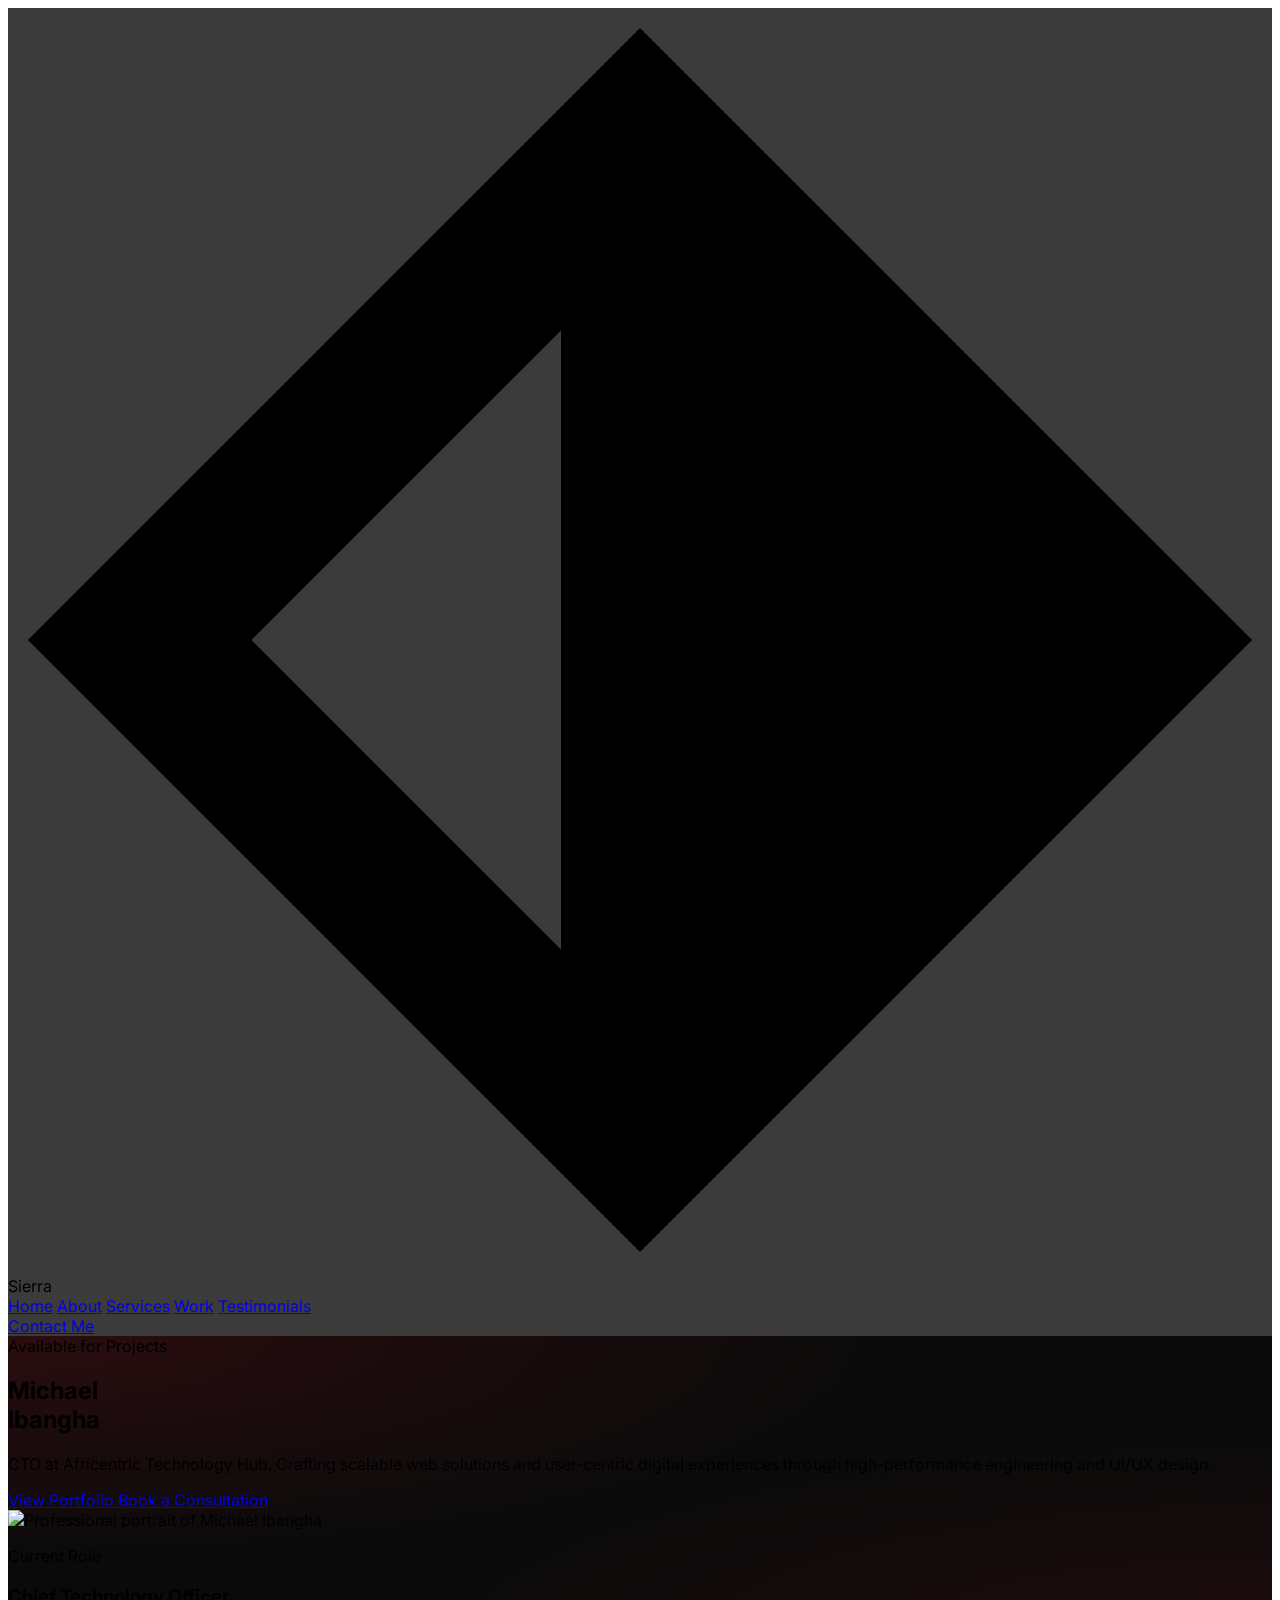
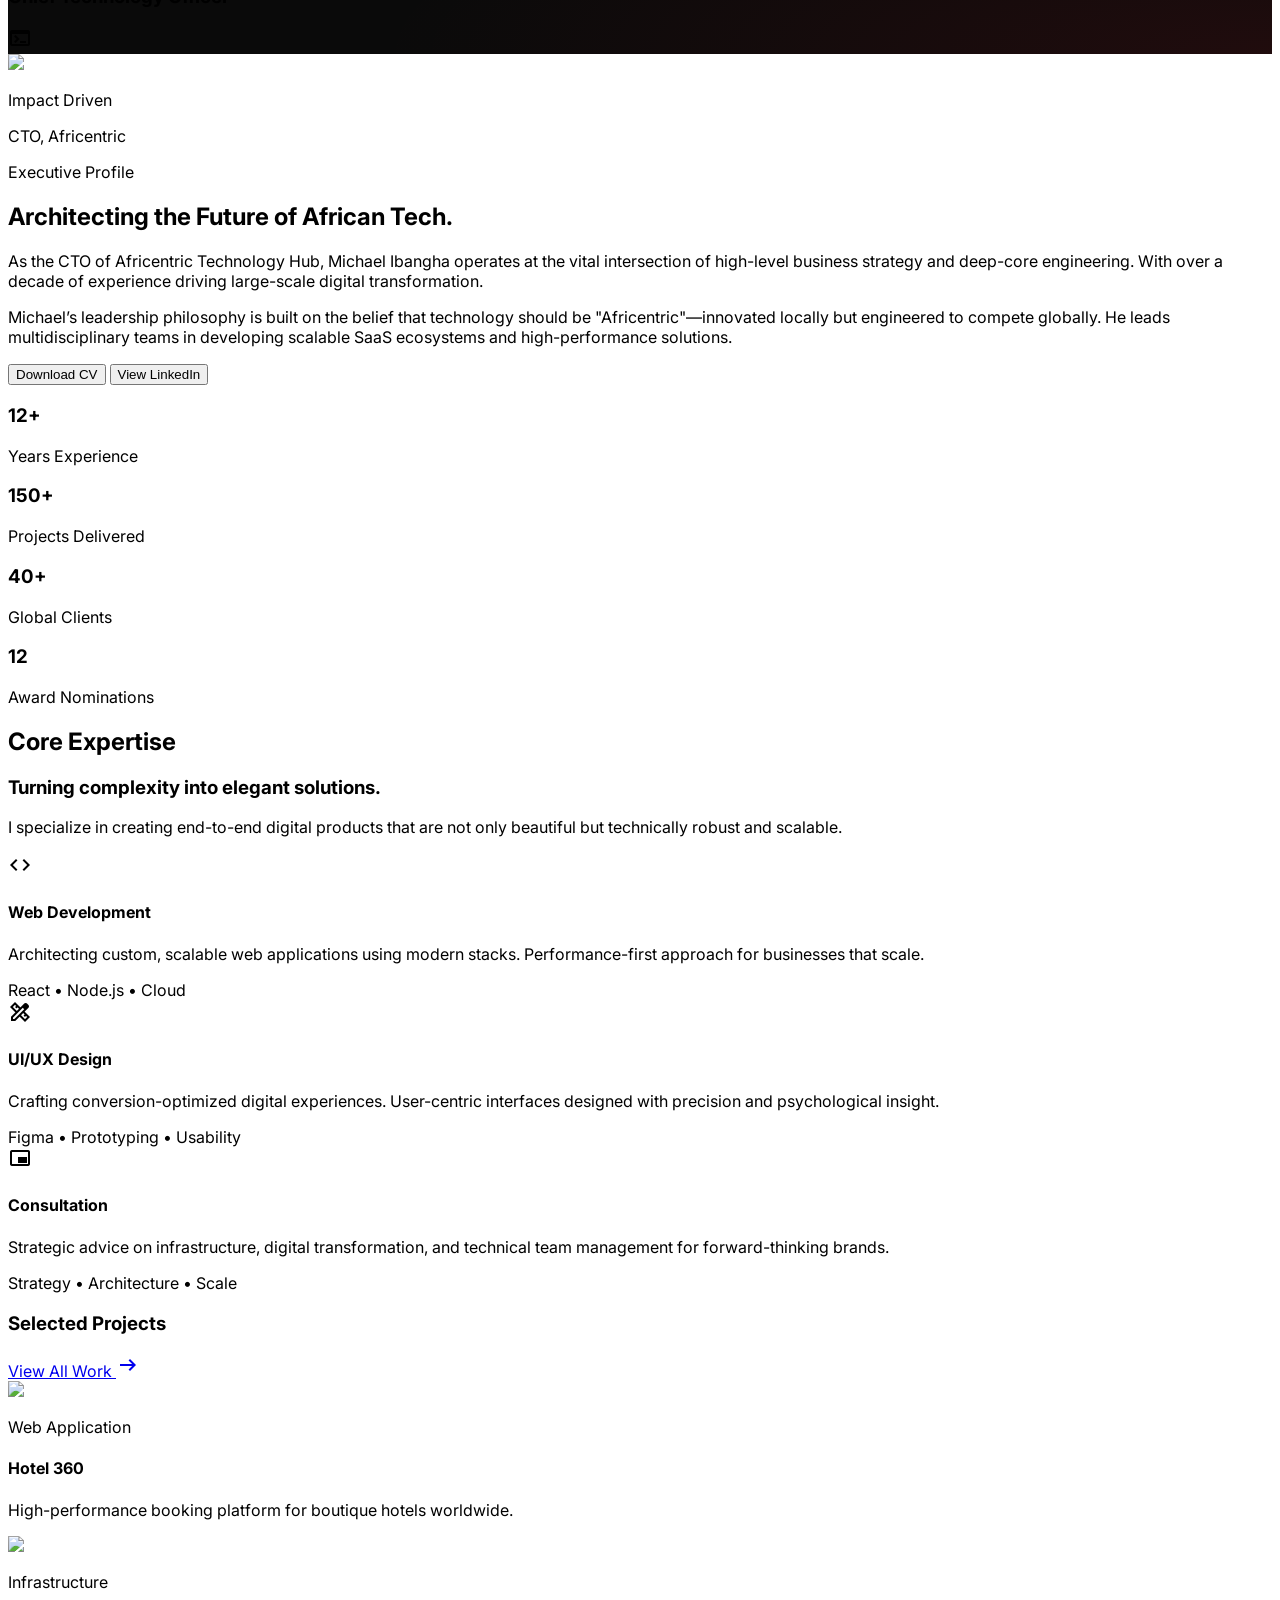
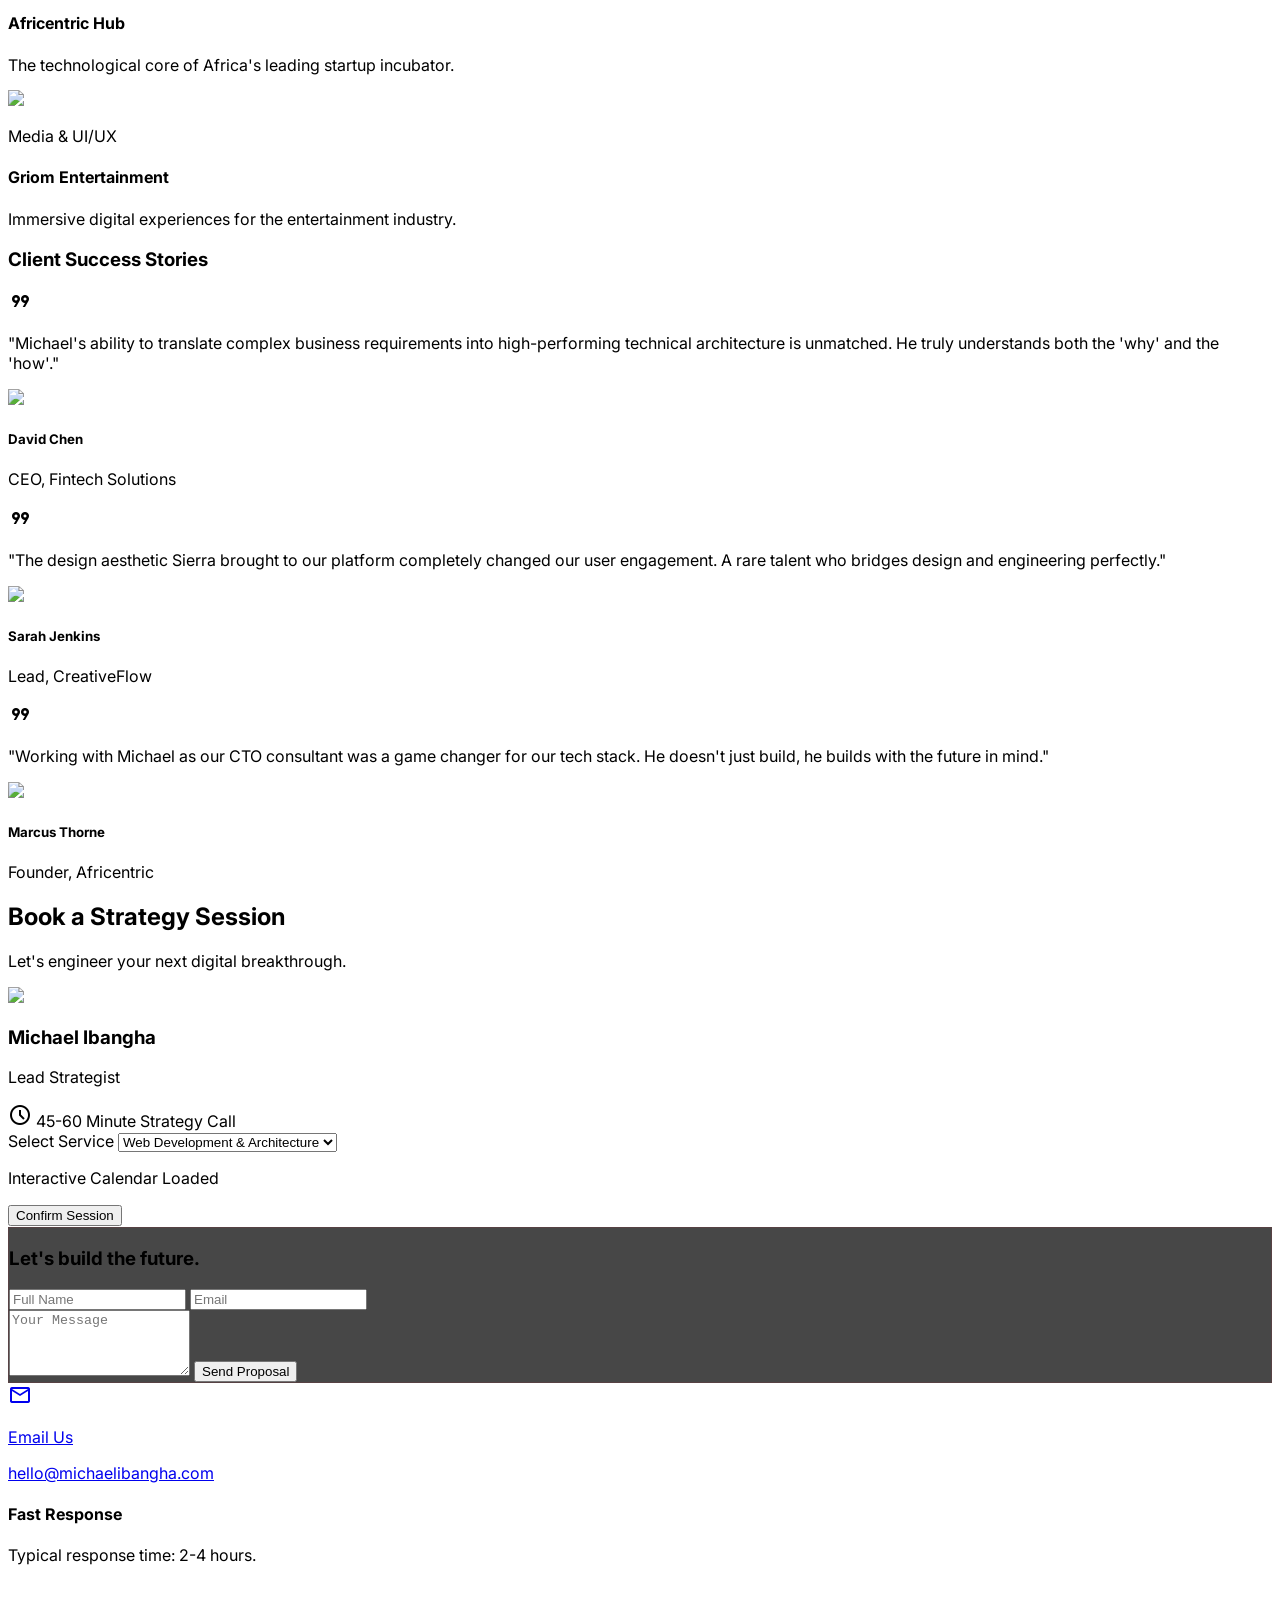
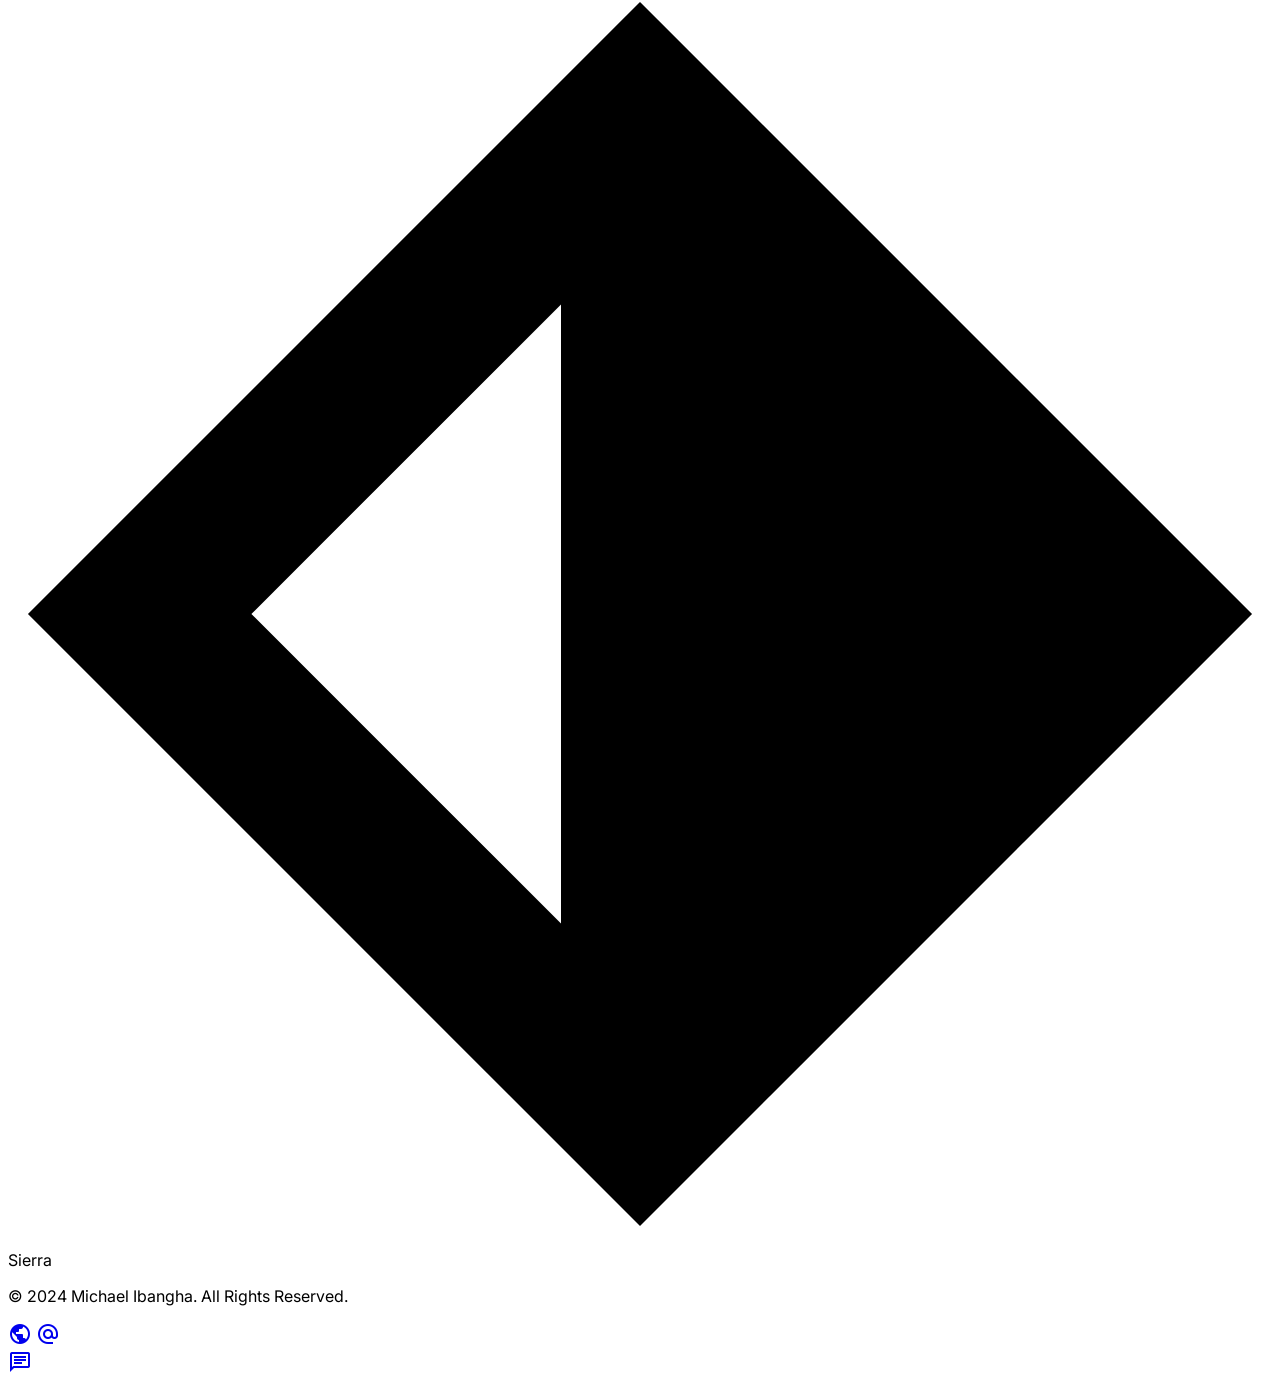
==== commit 152d7605: "Add premium scroll animations using Intersection Observer" ====
--- a/index.html
+++ b/index.html
@@ -64,6 +64,7 @@
         .gradient-text {
             background: linear-gradient(135deg, #fff 0%, #e31c29 100%);
             -webkit-background-clip: text;
+            background-clip: text;
             -webkit-text-fill-color: transparent;
         }
         .custom-scrollbar::-webkit-scrollbar {
@@ -79,6 +80,28 @@
         .custom-scrollbar::-webkit-scrollbar-thumb:hover {
             background: rgba(227, 28, 41, 0.5);
         }
+        /* Scroll Animations */
+        .reveal {
+            opacity: 0;
+            transition: all 0.8s cubic-bezier(0.2, 0.8, 0.2, 1);
+            will-change: transform, opacity;
+        }
+        
+        .reveal-up { transform: translateY(40px); }
+        .reveal-down { transform: translateY(-40px); }
+        .reveal-left { transform: translateX(40px); }
+        .reveal-right { transform: translateX(-40px); }
+        .reveal-scale { transform: scale(0.95); opacity: 0; }
+        
+        .reveal.active {
+            opacity: 1;
+            transform: translate(0, 0) scale(1);
+        }
+
+        .stagger-1 { transition-delay: 0.1s; }
+        .stagger-2 { transition-delay: 0.2s; }
+        .stagger-3 { transition-delay: 0.3s; }
+        .stagger-4 { transition-delay: 0.4s; }
     </style>
 </head>
 <body class="bg-background-light dark:bg-background-dark text-slate-900 dark:text-slate-100 font-display transition-colors duration-300 selection:bg-primary selection:text-white">
@@ -113,7 +136,7 @@
     <!-- Hero Section -->
     <section class="relative min-h-screen flex items-center pt-20 hero-mesh overflow-hidden" id="home">
         <div class="max-w-7xl mx-auto px-6 grid grid-cols-1 lg:grid-cols-2 gap-12 items-center w-full">
-            <div class="relative z-10">
+            <div class="relative z-10 reveal reveal-right">
                 <div class="inline-flex items-center gap-2 px-3 py-1 rounded-full bg-primary/10 border border-primary/20 text-primary text-xs font-bold uppercase tracking-widest mb-6">
                     <span class="relative flex h-2 w-2">
                         <span class="animate-ping absolute inline-flex h-full w-full rounded-full bg-primary opacity-75"></span>
@@ -137,7 +160,7 @@
                     </a>
                 </div>
             </div>
-            <div class="relative hidden lg:block">
+            <div class="relative hidden lg:block reveal reveal-left">
                 <div class="relative w-full aspect-square max-w-xl mx-auto rounded-2xl overflow-hidden shadow-2xl group border border-primary/20">
                     <div class="absolute inset-0 bg-primary/20 mix-blend-overlay z-10 pointer-events-none"></div>
                     <img alt="Professional portrait of Michael Ibangha" class="w-full h-full object-cover transition-transform duration-700 group-hover:scale-110" src="https://lh3.googleusercontent.com/aida-public/[base64]"/>
@@ -162,17 +185,17 @@
     <!-- About Section -->
     <section class="max-w-7xl mx-auto px-6 py-24 md:py-32" id="about">
         <div class="grid grid-cols-1 lg:grid-cols-12 gap-12 items-start mb-20">
-            <div class="lg:col-span-5 relative group">
+            <div class="lg:col-span-5 relative group reveal reveal-right">
                 <div class="absolute -inset-1 bg-gradient-to-r from-primary to-orange-600 rounded-xl blur opacity-25 group-hover:opacity-50 transition duration-1000 group-hover:duration-200"></div>
                 <div class="relative aspect-[4/5] bg-surface-dark rounded-xl overflow-hidden border border-border-dark">
                     <img class="w-full h-full object-cover grayscale hover:grayscale-0 transition-all duration-700" src="https://lh3.googleusercontent.com/aida-public/[base64]"/>
                 </div>
-                <div class="absolute bottom-6 -right-6 bg-primary p-6 rounded-lg shadow-2xl hidden md:block">
+                <div class="absolute bottom-6 -right-6 bg-primary p-6 rounded-lg shadow-2xl hidden md:block reveal reveal-up stagger-2">
                     <p class="text-white text-xs uppercase tracking-widest font-bold mb-1">Impact Driven</p>
                     <p class="text-white font-bold text-lg">CTO, Africentric</p>
                 </div>
             </div>
-            <div class="lg:col-span-7 flex flex-col justify-center">
+            <div class="lg:col-span-7 flex flex-col justify-center reveal reveal-left">
                 <span class="text-primary font-bold tracking-widest text-sm uppercase mb-4 block">Executive Profile</span>
                 <h2 class="text-4xl md:text-6xl font-black leading-[1.1] mb-8 tracking-tight dark:text-white">
                     Architecting the Future of <span class="text-transparent bg-clip-text bg-gradient-to-r from-white to-slate-500">African Tech.</span>
@@ -192,19 +215,19 @@
             </div>
         </div>
         <div class="grid grid-cols-2 md:grid-cols-4 gap-8 py-16 border-y border-border-dark">
-            <div class="text-center">
+            <div class="text-center reveal reveal-up stagger-1">
                 <h3 class="text-4xl md:text-5xl font-black text-primary mb-2">12+</h3>
                 <p class="text-slate-500 text-sm font-medium uppercase tracking-widest">Years Experience</p>
             </div>
-            <div class="text-center border-l border-white/10">
+            <div class="text-center border-l border-white/10 reveal reveal-up stagger-2">
                 <h3 class="text-4xl md:text-5xl font-black text-white mb-2">150+</h3>
                 <p class="text-slate-500 text-sm font-medium uppercase tracking-widest">Projects Delivered</p>
             </div>
-            <div class="text-center border-l border-white/10">
+            <div class="text-center border-l border-white/10 reveal reveal-up stagger-3">
                 <h3 class="text-4xl md:text-5xl font-black text-white mb-2">40+</h3>
                 <p class="text-slate-500 text-sm font-medium uppercase tracking-widest">Global Clients</p>
             </div>
-            <div class="text-center border-l border-white/10">
+            <div class="text-center border-l border-white/10 reveal reveal-up stagger-4">
                 <h3 class="text-4xl md:text-5xl font-black text-white mb-2">12</h3>
                 <p class="text-slate-500 text-sm font-medium uppercase tracking-widest">Award Nominations</p>
             </div>
@@ -225,7 +248,7 @@
             </div>
             <div class="grid grid-cols-1 md:grid-cols-3 gap-8">
                 <!-- Service 1 -->
-                <div class="group p-10 rounded-2xl bg-slate-50 dark:bg-background-dark border border-slate-100 dark:border-border-dark hover:border-primary/50 transition-all hover:translate-y-[-8px]">
+                <div class="group p-10 rounded-2xl bg-slate-50 dark:bg-background-dark border border-slate-100 dark:border-border-dark hover:border-primary/50 transition-all hover:translate-y-[-8px] reveal reveal-up stagger-1">
                     <div class="w-14 h-14 rounded-xl bg-primary/10 flex items-center justify-center mb-8 group-hover:bg-primary transition-colors">
                         <span class="material-symbols-outlined text-primary group-hover:text-white text-3xl transition-colors">code</span>
                     </div>
@@ -238,7 +261,7 @@
                     </div>
                 </div>
                 <!-- Service 2 -->
-                <div class="group p-10 rounded-2xl bg-slate-50 dark:bg-background-dark border border-slate-100 dark:border-border-dark hover:border-primary/50 transition-all hover:translate-y-[-8px]">
+                <div class="group p-10 rounded-2xl bg-slate-50 dark:bg-background-dark border border-slate-100 dark:border-border-dark hover:border-primary/50 transition-all hover:translate-y-[-8px] reveal reveal-up stagger-2">
                     <div class="w-14 h-14 rounded-xl bg-primary/10 flex items-center justify-center mb-8 group-hover:bg-primary transition-colors">
                         <span class="material-symbols-outlined text-primary group-hover:text-white text-3xl transition-colors">design_services</span>
                     </div>
@@ -251,7 +274,7 @@
                     </div>
                 </div>
                 <!-- Service 3 -->
-                <div class="group p-10 rounded-2xl bg-slate-50 dark:bg-background-dark border border-slate-100 dark:border-border-dark hover:border-primary/50 transition-all hover:translate-y-[-8px]">
+                <div class="group p-10 rounded-2xl bg-slate-50 dark:bg-background-dark border border-slate-100 dark:border-border-dark hover:border-primary/50 transition-all hover:translate-y-[-8px] reveal reveal-up stagger-3">
                     <div class="w-14 h-14 rounded-xl bg-primary/10 flex items-center justify-center mb-8 group-hover:bg-primary transition-colors">
                         <span class="material-symbols-outlined text-primary group-hover:text-white text-3xl transition-colors">branding_watermark</span>
                     </div>
@@ -278,7 +301,7 @@
             </div>
             <div class="grid grid-cols-1 md:grid-cols-2 lg:grid-cols-3 gap-10">
                 <!-- Project 1 -->
-                <div class="project-card group relative rounded-2xl overflow-hidden bg-surface-dark aspect-[4/3] border border-border-dark">
+                <div class="project-card group relative rounded-2xl overflow-hidden bg-surface-dark aspect-[4/3] border border-border-dark reveal reveal-scale stagger-1">
                     <img class="project-image w-full h-full object-cover transition-transform duration-500 opacity-60 group-hover:opacity-100" src="https://lh3.googleusercontent.com/aida-public/[base64]"/>
                     <div class="absolute inset-0 bg-gradient-to-t from-black via-black/20 to-transparent p-8 flex flex-col justify-end transform translate-y-4 group-hover:translate-y-0 transition-transform">
                         <p class="text-primary text-xs font-bold uppercase tracking-[0.2em] mb-2">Web Application</p>
@@ -289,7 +312,7 @@
                     </div>
                 </div>
                 <!-- Project 2 -->
-                <div class="project-card group relative rounded-2xl overflow-hidden bg-surface-dark aspect-[4/3] border border-border-dark">
+                <div class="project-card group relative rounded-2xl overflow-hidden bg-surface-dark aspect-[4/3] border border-border-dark reveal reveal-scale stagger-2">
                     <img class="project-image w-full h-full object-cover transition-transform duration-500 opacity-60 group-hover:opacity-100" src="https://lh3.googleusercontent.com/aida-public/[base64]"/>
                     <div class="absolute inset-0 bg-gradient-to-t from-black via-black/20 to-transparent p-8 flex flex-col justify-end transform translate-y-4 group-hover:translate-y-0 transition-transform">
                         <p class="text-primary text-xs font-bold uppercase tracking-[0.2em] mb-2">Infrastructure</p>
@@ -300,7 +323,7 @@
                     </div>
                 </div>
                 <!-- Project 3 -->
-                <div class="project-card group relative rounded-2xl overflow-hidden bg-surface-dark aspect-[4/3] border border-border-dark">
+                <div class="project-card group relative rounded-2xl overflow-hidden bg-surface-dark aspect-[4/3] border border-border-dark reveal reveal-scale stagger-3">
                     <img class="project-image w-full h-full object-cover transition-transform duration-500 opacity-60 group-hover:opacity-100" src="https://lh3.googleusercontent.com/aida-public/[base64]"/>
                     <div class="absolute inset-0 bg-gradient-to-t from-black via-black/20 to-transparent p-8 flex flex-col justify-end transform translate-y-4 group-hover:translate-y-0 transition-transform">
                         <p class="text-primary text-xs font-bold uppercase tracking-[0.2em] mb-2">Media & UI/UX</p>
@@ -323,7 +346,7 @@
             </div>
             <div class="grid grid-cols-1 md:grid-cols-3 gap-8">
                 <!-- Quote 1 -->
-                <div class="p-8 rounded-2xl bg-slate-50 dark:bg-background-dark border border-slate-100 dark:border-border-dark flex flex-col hover:border-primary/40 transition-colors">
+                <div class="p-8 rounded-2xl bg-slate-50 dark:bg-background-dark border border-slate-100 dark:border-border-dark flex flex-col hover:border-primary/40 transition-colors reveal reveal-up stagger-1">
                     <span class="material-symbols-outlined text-primary text-5xl mb-6">format_quote</span>
                     <p class="text-slate-600 dark:text-slate-400 italic mb-8 flex-grow">
                         "Michael's ability to translate complex business requirements into high-performing technical architecture is unmatched. He truly understands both the 'why' and the 'how'."
@@ -339,7 +362,7 @@
                     </div>
                 </div>
                 <!-- Quote 2 -->
-                <div class="p-8 rounded-2xl bg-slate-50 dark:bg-background-dark border border-slate-100 dark:border-border-dark flex flex-col hover:border-primary/40 transition-colors">
+                <div class="p-8 rounded-2xl bg-slate-50 dark:bg-background-dark border border-slate-100 dark:border-border-dark flex flex-col hover:border-primary/40 transition-colors reveal reveal-up stagger-2">
                     <span class="material-symbols-outlined text-primary text-5xl mb-6">format_quote</span>
                     <p class="text-slate-600 dark:text-slate-400 italic mb-8 flex-grow">
                         "The design aesthetic Sierra brought to our platform completely changed our user engagement. A rare talent who bridges design and engineering perfectly."
@@ -355,7 +378,7 @@
                     </div>
                 </div>
                 <!-- Quote 3 -->
-                <div class="p-8 rounded-2xl bg-slate-50 dark:bg-background-dark border border-slate-100 dark:border-border-dark flex flex-col hover:border-primary/40 transition-colors">
+                <div class="p-8 rounded-2xl bg-slate-50 dark:bg-background-dark border border-slate-100 dark:border-border-dark flex flex-col hover:border-primary/40 transition-colors reveal reveal-up stagger-3">
                     <span class="material-symbols-outlined text-primary text-5xl mb-6">format_quote</span>
                     <p class="text-slate-600 dark:text-slate-400 italic mb-8 flex-grow">
                         "Working with Michael as our CTO consultant was a game changer for our tech stack. He doesn't just build, he builds with the future in mind."
@@ -384,8 +407,8 @@
                 Let's engineer your next digital breakthrough.
             </p>
         </div>
-        <div class="max-w-6xl mx-auto grid grid-cols-1 lg:grid-cols-12 bg-white/5 border border-white/10 rounded-2xl overflow-hidden backdrop-blur-sm shadow-2xl">
-            <div class="lg:col-span-4 p-8 border-b lg:border-b-0 lg:border-r border-white/10 bg-gradient-to-br from-white/[0.02] to-transparent">
+        <div class="max-w-6xl mx-auto grid grid-cols-1 lg:grid-cols-12 bg-white/5 border border-white/10 rounded-2xl overflow-hidden backdrop-blur-sm shadow-2xl reveal reveal-scale">
+            <div class="lg:col-span-4 p-8 border-b lg:border-b-0 lg:border-r border-white/10 bg-gradient-to-br from-white/[0.02] to-transparent reveal reveal-right stagger-2">
                 <div class="flex flex-col h-full">
                     <div class="mb-8">
                         <div class="w-20 h-20 rounded-2xl overflow-hidden mb-4 border-2 border-primary/30">
@@ -426,7 +449,7 @@
     <!-- Contact Section -->
     <section class="max-w-7xl mx-auto px-6 py-24" id="contact">
         <div class="grid lg:grid-cols-2 gap-16">
-            <div class="glass-panel rounded-2xl p-8 md:p-12 shadow-2xl">
+            <div class="glass-panel rounded-2xl p-8 md:p-12 shadow-2xl reveal reveal-right">
                 <h3 class="text-3xl font-black mb-8 text-white">Let's build the <span class="text-primary">future.</span></h3>
                 <form class="space-y-6">
                     <div class="grid md:grid-cols-2 gap-6">
@@ -437,7 +460,7 @@
                     <button class="w-full bg-primary hover:bg-primary/90 text-white font-black py-5 rounded-lg uppercase tracking-widest transition-all">Send Proposal</button>
                 </form>
             </div>
-            <div class="flex flex-col justify-between py-4">
+            <div class="flex flex-col justify-between py-4 reveal reveal-left">
                 <div class="space-y-8">
                     <a class="group flex items-center gap-6 p-6 rounded-2xl bg-surface-dark border border-border-dark hover:border-primary/50 transition-all" href="mailto:hello@sierra.com">
                         <div class="w-14 h-14 rounded-xl bg-primary/10 flex items-center justify-center text-primary group-hover:bg-primary group-hover:text-white transition-all">
@@ -448,7 +471,7 @@
                             <p class="text-xl font-bold dark:text-white">hello@michaelibangha.com</p>
                         </div>
                     </a>
-                    <div class="p-8 rounded-2xl bg-primary relative overflow-hidden">
+                    <div class="p-8 rounded-2xl bg-primary relative overflow-hidden reveal reveal-up stagger-2">
                         <h4 class="text-xl font-black mb-2 text-white uppercase italic">Fast Response</h4>
                         <p class="text-white/80 text-sm">Typical response time: 2-4 hours.</p>
                     </div>
@@ -484,5 +507,25 @@
     </div>
 </a>
 
+    <script>
+        document.addEventListener('DOMContentLoaded', () => {
+            const observerOptions = {
+                threshold: 0.1,
+                rootMargin: '0px 0px -50px 0px'
+            };
+
+            const observer = new IntersectionObserver((entries) => {
+                entries.forEach(entry => {
+                    if (entry.isIntersecting) {
+                        entry.target.classList.add('active');
+                        // Optional: unobserve after showing
+                        // observer.unobserve(entry.target);
+                    }
+                });
+            }, observerOptions);
+
+            document.querySelectorAll('.reveal').forEach(el => observer.observe(el));
+        });
+    </script>
 </body>
 </html>
